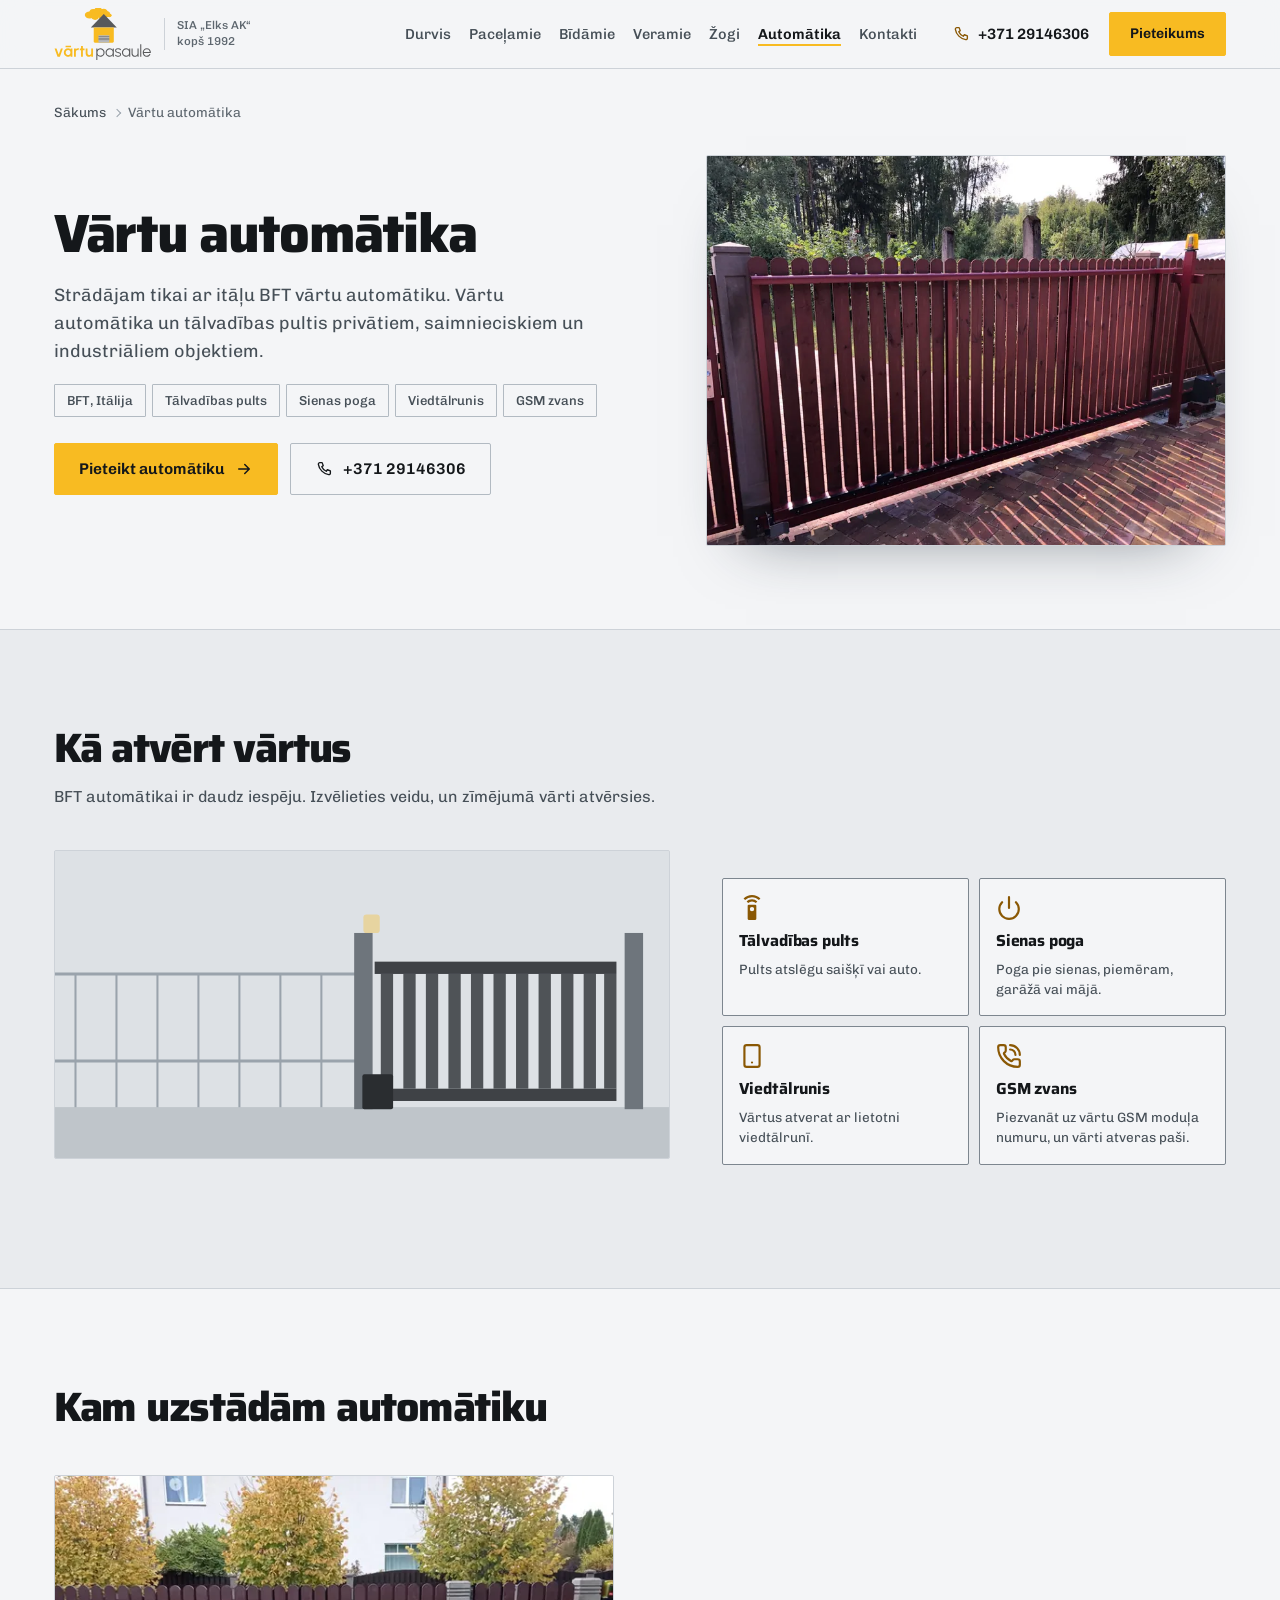
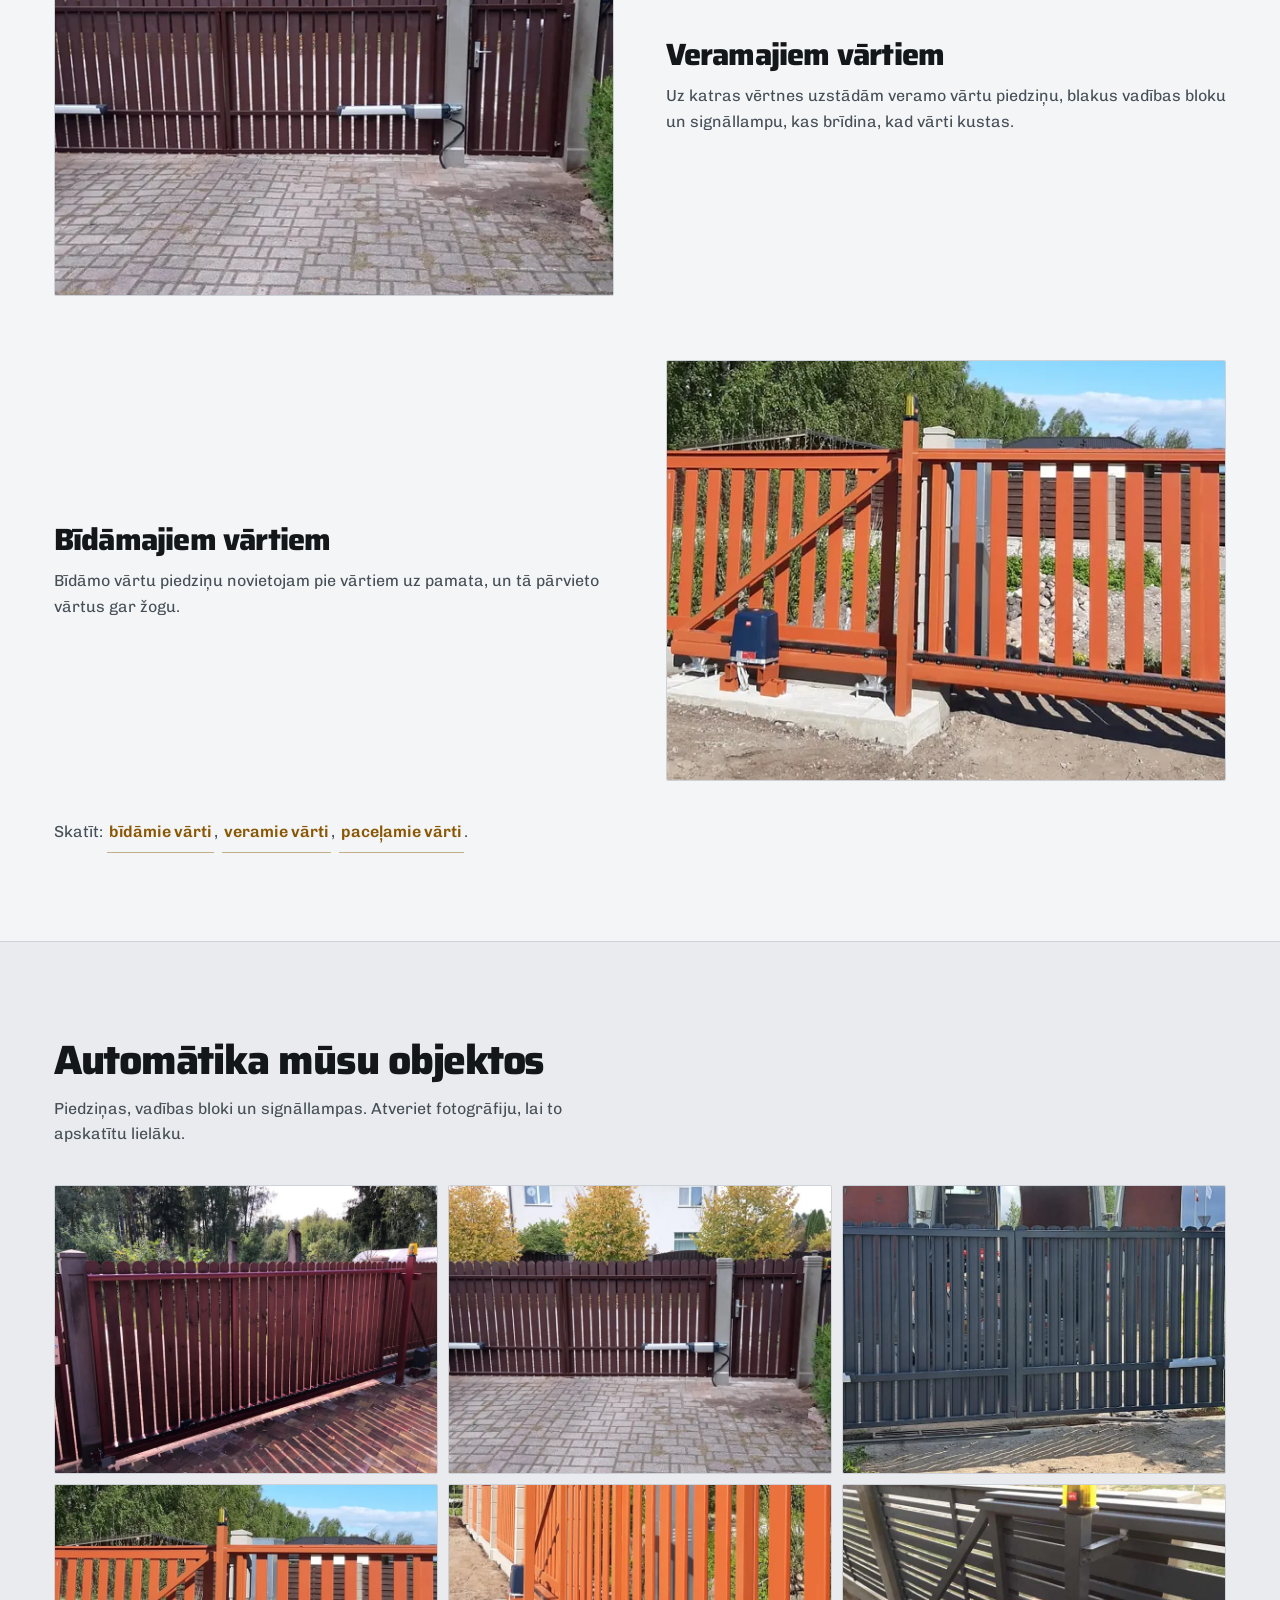
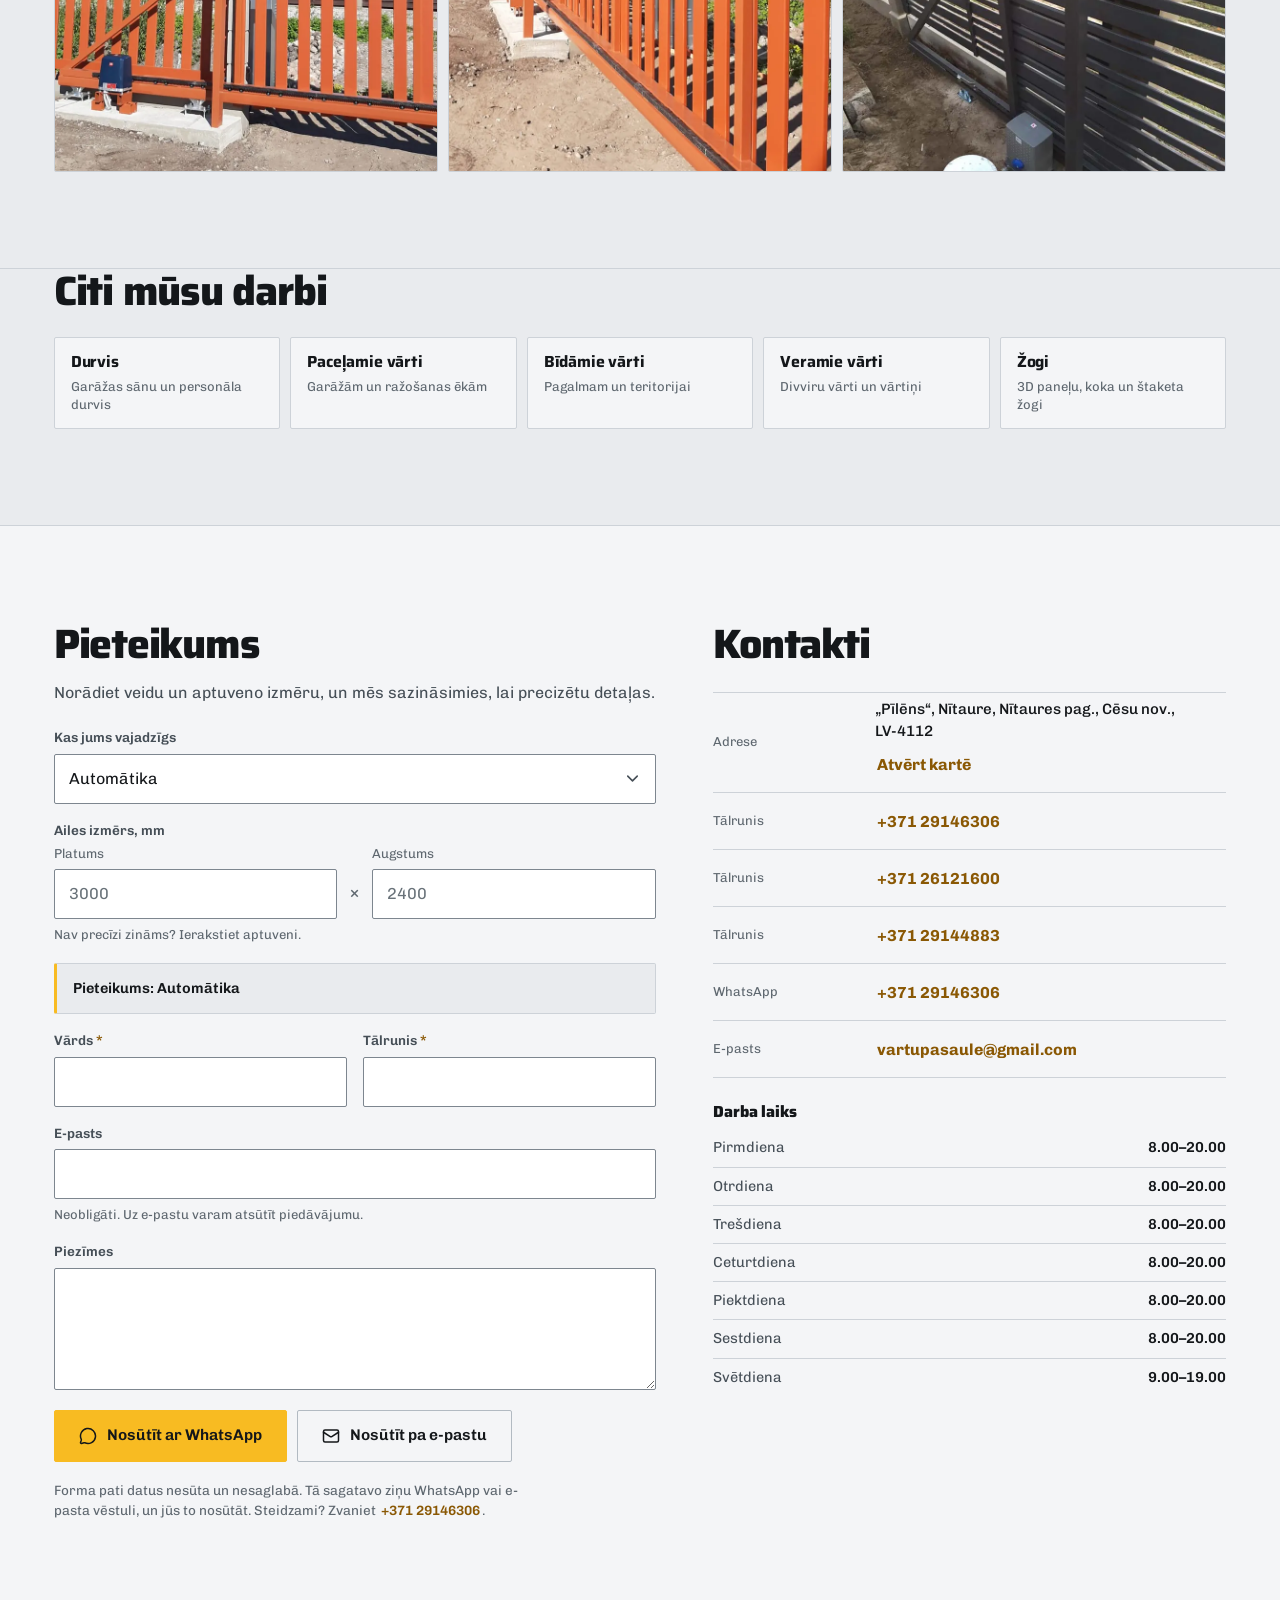
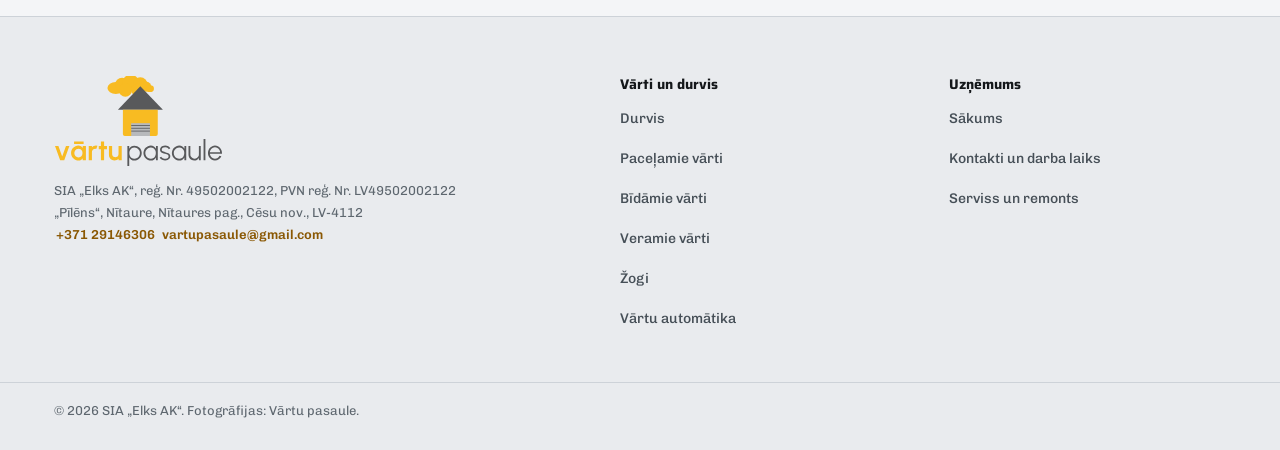
==== automatika/index.html @ 8829994d "Labojumi pec parbaudes: valoda, fakti, SEO, pieejamiba, forma, attelu izmeri - WhatsApp poga vairs n" ====
<!DOCTYPE html>
<html lang="lv">
<head>
<meta charset="utf-8">
<meta name="viewport" content="width=device-width, initial-scale=1">
<meta name="robots" content="noindex,nofollow">
<title>BFT vārtu automātika: pults, poga, zvans | Vārtu pasaule</title>
<meta name="description" content="Itāļu BFT automātika bīdāmajiem un veramajiem vārtiem: tālvadības pults, sienas poga, viedtālrunis vai GSM zvans. Cēsu novads, visa Vidzeme.">
<link rel="canonical" href="https://vasilyanaptyp-oss.github.io/vartu-pasaule-concept/automatika/">
<meta property="og:url" content="https://vasilyanaptyp-oss.github.io/vartu-pasaule-concept/automatika/">
<meta name="theme-color" content="#F4F5F7">
<meta property="og:type" content="website">
<meta property="og:locale" content="lv_LV">
<meta property="og:site_name" content="Vārtu pasaule">
<meta property="og:title" content="BFT vārtu automātika: pults, poga, zvans | Vārtu pasaule">
<meta property="og:description" content="Itāļu BFT automātika bīdāmajiem un veramajiem vārtiem: tālvadības pults, sienas poga, viedtālrunis vai GSM zvans. Cēsu novads, visa Vidzeme.">
<meta property="og:image" content="https://vasilyanaptyp-oss.github.io/vartu-pasaule-concept/assets/img/og/bidamie-varti-piedzina-og.jpg">
<meta property="og:image:width" content="1200">
<meta property="og:image:height" content="630">
<meta property="og:image:alt" content="Bordo bīdāmie vārti no štaketa ar noapaļotu augšu, piedziņu un signāllampu">
<meta name="twitter:card" content="summary_large_image">
<link rel="icon" href="../assets/favicon.svg" type="image/svg+xml">
<link rel="apple-touch-icon" href="../assets/apple-touch-icon.png">
<link rel="preload" href="../assets/fonts/saira-600-800-latin.woff2" as="font" type="font/woff2" crossorigin>
<link rel="preload" href="../assets/fonts/chivo-400-700-latin.woff2" as="font" type="font/woff2" crossorigin>
<link rel="preload" href="../assets/fonts/saira-600-800-latin-ext.woff2" as="font" type="font/woff2" crossorigin>
<link rel="preload" href="../assets/fonts/chivo-400-700-latin-ext.woff2" as="font" type="font/woff2" crossorigin>
<link rel="preload" as="image" imagesrcset="../assets/img/foto/bidamie-varti-piedzina-800.webp 800w, ../assets/img/foto/bidamie-varti-piedzina-1200.webp 1200w, ../assets/img/foto/bidamie-varti-piedzina-1600.webp 1600w" imagesizes="(max-width: 900px) 100vw, 520px" fetchpriority="high">
<link rel="stylesheet" href="../assets/css/style.css">
<script>document.documentElement.className+=" js"</script>
</head>
<body>
<a class="skip" href="#saturs">Pāriet uz saturu</a>
<header class="hdr">
  <div class="hdr__in">
    <a class="brand" href="../">
      <img class="brand__logo" src="../assets/logo.svg" width="102" height="54" alt="Vārtu pasaule, uz sākumlapu">
      <span class="brand__sub">SIA „Elks AK“<br>kopš 1992</span>
    </a>
    <nav class="nav" aria-label="Galvenā navigācija">
      <a href="../durvis/">Durvis</a><a href="../pacelamie-varti/">Paceļamie</a><a href="../bidamie-varti/">Bīdāmie</a><a href="../veramie-varti/">Veramie</a><a href="../zogi/">Žogi</a><a href="../automatika/" aria-current="page">Automātika</a><a href="../kontakti/">Kontakti</a>
    </nav>
    <div class="hdr__act">
      <a class="tel" href="tel:+37129146306" aria-label="Zvanīt +371 29146306"><svg viewBox="0 0 24 24" fill="none" stroke="currentColor" stroke-width="1.8" stroke-linecap="round" stroke-linejoin="round" aria-hidden="true" focusable="false"><path d="M6.5 3.5h3l1.5 4-2 1.5a12 12 0 0 0 6 6l1.5-2 4 1.5v3a2 2 0 0 1-2.2 2A16.5 16.5 0 0 1 4.5 5.7 2 2 0 0 1 6.5 3.5Z"/></svg><span class="tel__n">+371 29146306</span></a>
      <a class="btn btn--hi hdr__cta" href="#pieteikums">Pieteikums</a>
      <button class="burger" type="button" id="burger" aria-expanded="false" aria-controls="mnav" aria-label="Atvērt izvēlni"><span></span><span></span></button>
    </div>
  </div>
</header>
<div class="mnav" id="mnav" hidden>
  <nav class="mnav__in" aria-label="Izvēlne">
    <a href="../"><b>Sākums</b><i>Vārtu pasaule</i></a>
    <a href="../durvis/"><b>Durvis</b><i>Garāžas sānu un personāla durvis</i></a><a href="../pacelamie-varti/"><b>Paceļamie vārti</b><i>Garāžām un ražošanas ēkām</i></a><a href="../bidamie-varti/"><b>Bīdāmie vārti</b><i>Pagalmam un teritorijai</i></a><a href="../veramie-varti/"><b>Veramie vārti</b><i>Divviru vārti un vārtiņi</i></a><a href="../zogi/"><b>Žogi</b><i>3D paneļu, koka un štaketa žogi</i></a><a href="../automatika/" aria-current="page"><b>Vārtu automātika</b><i>BFT: pults, poga, viedtālrunis, zvans</i></a><a href="../kontakti/"><b>Kontakti</b><i>Nītaure, Cēsu novads</i></a>
    <a class="mnav__tel" href="tel:+37129146306">+371 29146306</a>
  </nav>
</div>
<main id="saturs">
<nav class="crumbs wrap" aria-label="Navigācijas ceļš">
  <ol><li><a href="../">Sākums</a></li><li><span aria-current="page">Vārtu automātika</span></li></ol>
</nav>
<section class="hero hero--page" aria-labelledby="h1">
  <div class="wrap hero__in">
    <div class="hero__txt">
      <h1 class="hero__h" id="h1">Vārtu automātika</h1>
      <p class="hero__p">Strādājam tikai ar itāļu BFT vārtu automātiku. Vārtu automātika un tālvadības pultis privātiem, saimnieciskiem un industriāliem objektiem.</p>
      <ul class="hero__keys" aria-label="Īsumā"><li>BFT, Itālija</li><li>Tālvadības pults</li><li>Sienas poga</li><li>Viedtālrunis</li><li>GSM zvans</li></ul>
      <div class="hero__cta">
        <a class="btn btn--hi btn--lg" href="#pieteikums" data-veids="automatika">Pieteikt automātiku<svg viewBox="0 0 24 24" fill="none" stroke="currentColor" stroke-width="2" stroke-linecap="round" stroke-linejoin="round" aria-hidden="true" focusable="false"><path d="M5 12h13M13 6l6 6-6 6"/></svg></a>
        <a class="btn btn--lg btn--tel" href="tel:+37129146306"><svg viewBox="0 0 24 24" fill="none" stroke="currentColor" stroke-width="1.8" stroke-linecap="round" stroke-linejoin="round" aria-hidden="true" focusable="false"><path d="M6.5 3.5h3l1.5 4-2 1.5a12 12 0 0 0 6 6l1.5-2 4 1.5v3a2 2 0 0 1-2.2 2A16.5 16.5 0 0 1 4.5 5.7 2 2 0 0 1 6.5 3.5Z"/></svg>+371 29146306</a>
      </div>
    </div>
    <figure class="hero__fig">
      <img src="../assets/img/foto/bidamie-varti-piedzina-800.webp" srcset="../assets/img/foto/bidamie-varti-piedzina-800.webp 800w, ../assets/img/foto/bidamie-varti-piedzina-1200.webp 1200w, ../assets/img/foto/bidamie-varti-piedzina-1600.webp 1600w" sizes="(max-width: 900px) 100vw, 520px" width="800" height="600" alt="Bordo bīdāmie vārti no štaketa ar noapaļotu augšu, piedziņu un signāllampu" fetchpriority="high" decoding="async">
      <div class="gate gate--auto" aria-hidden="true"><span class="gate__lamp"></span><div class="gate__leaf"></div></div>
    </figure>
  </div>
</section>
<section class="sec sec--alt" aria-labelledby="w-h">
  <div class="wrap">
    <h2 class="s-h" id="w-h">Kā atvērt vārtus</h2>
    <p class="s-p">BFT automātikai ir daudz iespēju. Izvēlieties veidu, un zīmējumā vārti atvērsies.</p>
    <div class="ways" id="ways">
      <div>
        <div class="ways__stage"><svg class="ways__svg" viewBox="0 0 600 300" role="img" aria-label="Bīdāmo vārtu zīmējums ar piedziņu un signāllampu">
  <rect width="600" height="300" fill="#DDE1E5"/>
  <rect y="250" width="600" height="50" fill="#BFC5CA"/>
  <path d="M0 120h300" stroke="#9AA3AC" stroke-width="3"/><path d="M0 205h300" stroke="#9AA3AC" stroke-width="3"/>
  <g stroke="#9AA3AC" stroke-width="2"><path d="M20 120v130M60 120v130M100 120v130M140 120v130M180 120v130M220 120v130M260 120v130"/></g>
  <g class="ways__leaf">
    <rect x="312" y="108" width="236" height="12" fill="#3F4246"/>
    <rect x="312" y="232" width="236" height="12" fill="#3F4246"/>
    <g fill="#4F5357"><rect x="318" y="120" width="12" height="112"/><rect x="340" y="120" width="12" height="112"/><rect x="362" y="120" width="12" height="112"/><rect x="384" y="120" width="12" height="112"/><rect x="406" y="120" width="12" height="112"/><rect x="428" y="120" width="12" height="112"/><rect x="450" y="120" width="12" height="112"/><rect x="472" y="120" width="12" height="112"/><rect x="494" y="120" width="12" height="112"/><rect x="516" y="120" width="12" height="112"/><rect x="536" y="120" width="12" height="112"/></g>
  </g>
  <rect x="292" y="80" width="18" height="172" fill="#6E757C"/>
  <rect x="556" y="80" width="18" height="172" fill="#6E757C"/>
  <rect x="300" y="218" width="30" height="34" rx="2" fill="#2A2D30"/>
  <rect x="301" y="62" width="16" height="18" rx="3" fill="#F8BB22" class="ways__lamp"/>
  <circle class="ways__wave" cx="520" cy="54" r="26" fill="none" stroke="#8A5804" stroke-width="3"/>
</svg></div>
        <p class="ways__status" id="ways-status" aria-live="polite"></p>
      </div>
      <div class="ways__list"><button class="way" type="button" data-way="pults" data-status="Tālvadības pults: nospiežat pogu, un vārti atveras." aria-pressed="false"><svg viewBox="0 0 24 24" aria-hidden="true" focusable="false"><path fill="currentColor" d="M12 0C8.96 0 6.21 1.23 4.22 3.22l1.41 1.41A8.95 8.95 0 0 1 12 2c2.5 0 4.74 1 6.36 2.64l1.41-1.41C17.79 1.23 15.04 0 12 0M7.05 6.05l1.41 1.41a5.02 5.02 0 0 1 7.08 0l1.41-1.41A6.98 6.98 0 0 0 12 4c-1.93 0-3.68.78-4.95 2.05M12 15a2 2 0 0 1-2-2 2 2 0 0 1 2-2 2 2 0 0 1 2 2 2 2 0 0 1-2 2m3-6H9a1 1 0 0 0-1 1v12a1 1 0 0 0 1 1h6a1 1 0 0 0 1-1V10a1 1 0 0 0-1-1"/></svg><b>Tālvadības pults</b><span>Pults atslēgu saišķī vai auto.</span></button><button class="way" type="button" data-way="poga" data-status="Sienas poga: nospiežat pogu, un vārti atveras." aria-pressed="false"><svg viewBox="0 0 24 24" fill="none" stroke="currentColor" stroke-width="2" stroke-linecap="round" stroke-linejoin="round" aria-hidden="true" focusable="false"><path d="M12 2v10m6.4-5.4a9 9 0 1 1-12.77.04"/></svg><b>Sienas poga</b><span>Poga pie sienas, piemēram, garāžā vai mājā.</span></button><button class="way" type="button" data-way="lietotne" data-status="Viedtālrunis: nospiežat pogu lietotnē, un vārti atveras." aria-pressed="false"><svg viewBox="0 0 24 24" fill="none" stroke="currentColor" stroke-width="2" stroke-linecap="round" stroke-linejoin="round" aria-hidden="true" focusable="false"><rect width="14" height="20" x="5" y="2" rx="2" ry="2"/><path d="M12 18h.01"/></svg><b>Viedtālrunis</b><span>Vārtus atverat ar lietotni viedtālrunī.</span></button><button class="way" type="button" data-way="zvans" data-status="GSM zvans: piezvanāt uz vārtiem, un tie atveras paši." aria-pressed="false"><svg viewBox="0 0 24 24" fill="none" stroke="currentColor" stroke-width="2" stroke-linecap="round" stroke-linejoin="round" aria-hidden="true" focusable="false"><path d="M13 2a9 9 0 0 1 9 9m-9-5a5 5 0 0 1 5 5m-4.168 5.568a1 1 0 0 0 1.213-.303l.355-.465A2 2 0 0 1 17 15h3a2 2 0 0 1 2 2v3a2 2 0 0 1-2 2A18 18 0 0 1 2 4a2 2 0 0 1 2-2h3a2 2 0 0 1 2 2v3a2 2 0 0 1-.8 1.6l-.468.351a1 1 0 0 0-.292 1.233 14 14 0 0 0 6.392 6.384"/></svg><b>GSM zvans</b><span>Piezvanāt uz vārtu GSM moduļa numuru, un vārti atveras paši.</span></button></div>
    </div>
  </div>
</section>
<section class="sec" aria-labelledby="k-h">
  <div class="wrap">
    <h2 class="s-h" id="k-h">Kam uzstādām automātiku</h2>
    <div class="vars">
      <article class="var">
      <figure class="var__fig"><img src="../assets/img/foto/veramie-varti-motori-800.webp" srcset="../assets/img/foto/veramie-varti-motori-800.webp 800w, ../assets/img/foto/veramie-varti-motori-1200.webp 1200w, ../assets/img/foto/veramie-varti-motori-1599.webp 1599w" sizes="(max-width: 860px) 100vw, 50vw" width="800" height="450" alt="Tumši brūni divviru štaketa vārti ar piedziņām, signāllampu un atsevišķiem vārtiņiem" loading="lazy" decoding="async"></figure>
      <div class="var__txt"><h3 class="var__h">Veramajiem vārtiem</h3><p class="var__p">Uz katras vērtnes uzstādām veramo vārtu piedziņu, blakus vadības bloku un signāllampu, kas brīdina, kad vārti kustas.</p></div>
    </article>
      <article class="var">
      <figure class="var__fig"><img src="../assets/img/foto/bidamie-varti-oranzi-800.webp" srcset="../assets/img/foto/bidamie-varti-oranzi-800.webp 800w, ../assets/img/foto/bidamie-varti-oranzi-1200.webp 1200w" sizes="(max-width: 860px) 100vw, 50vw" width="800" height="469" alt="Oranži konsoles bīdāmie vārti ar piedziņu uz betona pamata, zobstieni un signāllampu" loading="lazy" decoding="async"></figure>
      <div class="var__txt"><h3 class="var__h">Bīdāmajiem vārtiem</h3><p class="var__p">Bīdāmo vārtu piedziņu novietojam pie vārtiem uz pamata, un tā pārvieto vārtus gar žogu.</p></div>
    </article>
    </div>
    <p class="s-p" style="margin-top:clamp(28px,3vw,44px)">Skatīt: <a class="lnk" href="../bidamie-varti/">bīdāmie vārti</a>, <a class="lnk" href="../veramie-varti/">veramie vārti</a>, <a class="lnk" href="../pacelamie-varti/">paceļamie vārti</a>.</p>
  </div>
</section>
<section class="sec sec--alt" aria-labelledby="gal-h">
  <div class="wrap">
    <h2 class="s-h" id="gal-h">Automātika mūsu objektos</h2>
    <p class="s-p">Piedziņas, vadības bloki un signāllampas. Atveriet fotogrāfiju, lai to apskatītu lielāku.</p>
    <ul class="gal__grid gal__grid--3" data-gal="automatika">
<li><a class="gal__a" href="../assets/img/foto/bidamie-varti-piedzina-1600.webp" data-cap="Bordo bīdāmie vārti no štaketa ar noapaļotu augšu, piedziņu un signāllampu"><img src="../assets/img/foto/bidamie-varti-piedzina-thumb.webp" width="800" height="600" alt="Bordo bīdāmie vārti no štaketa ar noapaļotu augšu, piedziņu un signāllampu" loading="lazy" decoding="async"></a></li>
<li><a class="gal__a" href="../assets/img/foto/veramie-varti-motori-1599.webp" data-cap="Tumši brūni divviru štaketa vārti ar piedziņām, signāllampu un atsevišķiem vārtiņiem"><img src="../assets/img/foto/veramie-varti-motori-thumb.webp" width="800" height="600" alt="Tumši brūni divviru štaketa vārti ar piedziņām, signāllampu un atsevišķiem vārtiņiem" loading="lazy" decoding="async"></a></li>
<li><a class="gal__a" href="../assets/img/foto/veramie-varti-vadibas-bloks-1504.webp" data-cap="Antracīta pelēki divviru štaketa vārti ar vārtiņiem, piedziņām, vadības bloku un signāllampu"><img src="../assets/img/foto/veramie-varti-vadibas-bloks-thumb.webp" width="800" height="600" alt="Antracīta pelēki divviru štaketa vārti ar vārtiņiem, piedziņām, vadības bloku un signāllampu" loading="lazy" decoding="async" style="object-position:38% 50%"></a></li>
<li><a class="gal__a" href="../assets/img/foto/bidamie-varti-oranzi-1200.webp" data-cap="Oranži konsoles bīdāmie vārti ar piedziņu uz betona pamata, zobstieni un signāllampu"><img src="../assets/img/foto/bidamie-varti-oranzi-thumb.webp" width="800" height="600" alt="Oranži konsoles bīdāmie vārti ar piedziņu uz betona pamata, zobstieni un signāllampu" loading="lazy" decoding="async"></a></li>
<li><a class="gal__a" href="../assets/img/foto/bidamie-varti-oranzi-2-816.webp" data-cap="Oranži bīdāmie vārti ar vertikālām līstēm, piedziņu, signāllampu un tāda paša stila žogu"><img src="../assets/img/foto/bidamie-varti-oranzi-2-thumb.webp" width="800" height="600" alt="Oranži bīdāmie vārti ar vertikālām līstēm, piedziņu, signāllampu un tāda paša stila žogu" loading="lazy" decoding="async"></a></li>
<li><a class="gal__a" href="../assets/img/foto/automatika-konsole-piedzina-800.webp" data-cap="Tuvplānā tumši pelēku bīdāmo vārtu konsole, piedziņa un signāllampa uz staba"><img src="../assets/img/foto/automatika-konsole-piedzina-thumb.webp" width="800" height="600" alt="Tuvplānā tumši pelēku bīdāmo vārtu konsole, piedziņa un signāllampa uz staba" loading="lazy" decoding="async"></a></li>
</ul>
  </div>
</section>
<section class="sec sec--alt" aria-labelledby="more-h">
  <div class="wrap">
    <h2 class="s-h" id="more-h">Citi mūsu darbi</h2>
    <nav class="more" aria-label="Citi veidi"><a href="../durvis/"><b>Durvis</b><span>Garāžas sānu un personāla durvis</span></a><a href="../pacelamie-varti/"><b>Paceļamie vārti</b><span>Garāžām un ražošanas ēkām</span></a><a href="../bidamie-varti/"><b>Bīdāmie vārti</b><span>Pagalmam un teritorijai</span></a><a href="../veramie-varti/"><b>Veramie vārti</b><span>Divviru vārti un vārtiņi</span></a><a href="../zogi/"><b>Žogi</b><span>3D paneļu, koka un štaketa žogi</span></a></nav>
  </div>
</section>
<section class="sec ask" id="pieteikums" aria-labelledby="ask-h">
  <div class="wrap ask__in">
    <div class="ask__form">
      <h2 class="s-h" id="ask-h">Pieteikums</h2>
      <p class="s-p">Norādiet veidu un aptuveno izmēru, un mēs sazināsimies, lai precizētu detaļas.</p>
      <p class="sr-only" id="frm-status" aria-live="polite" aria-atomic="true"></p>
      <form class="frm" id="frm" novalidate>
        <input type="hidden" id="f-izvele" name="izvele" value="">
        <div class="fld">
          <label for="f-veids">Kas jums vajadzīgs</label>
          <select id="f-veids" name="veids"><option value="" data-slug="">Izvēlieties veidu</option><option data-slug="durvis">Durvis</option><option data-slug="pacelamie-varti">Paceļamie vārti</option><option data-slug="industrialie-varti">Industriālie vārti</option><option data-slug="bidamie-varti">Bīdāmie vārti</option><option data-slug="veramie-varti">Veramie vārti</option><option data-slug="zogi">Žogi</option><option data-slug="automatika" selected>Automātika</option><option data-slug="serviss">Serviss, apkope vai remonts</option><option data-slug="nezinu">Vēl nezinu</option></select>
        </div>
        <fieldset class="fld">
          <legend id="l-size">Ailes izmērs, mm</legend>
          <div class="size">
            <div class="size__f"><label for="f-w" id="l-w">Platums</label><input id="f-w" name="platums" type="text" inputmode="decimal" autocomplete="off" placeholder="3000"></div>
            <span class="size__x" aria-hidden="true">&times;</span>
            <div class="size__f"><label for="f-h" id="l-h">Augstums</label><input id="f-h" name="augstums" type="text" inputmode="decimal" autocomplete="off" placeholder="2400"></div>
          </div>
          <p class="hint">Nav precīzi zināms? Ierakstiet aptuveni.</p>
        </fieldset>
        <p class="summary" id="summary">Pieteikums: veids nav izvēlēts</p>
        <div class="frm__row">
          <div class="fld">
            <label for="f-name">Vārds <span aria-hidden="true">*</span></label>
            <input id="f-name" name="vards" type="text" autocomplete="name" required aria-describedby="e-name">
            <p class="err" id="e-name" hidden>Ierakstiet savu vārdu.</p>
          </div>
          <div class="fld">
            <label for="f-tel">Tālrunis <span aria-hidden="true">*</span></label>
            <input id="f-tel" name="talrunis" type="tel" inputmode="tel" autocomplete="tel" required aria-describedby="e-tel">
            <p class="err" id="e-tel" hidden>Ierakstiet tālruņa numuru, uz kuru varam atzvanīt (vismaz 8 cipari).</p>
          </div>
        </div>
        <div class="fld">
          <label for="f-mail">E-pasts</label>
          <input id="f-mail" name="epasts" type="email" inputmode="email" autocomplete="email" spellcheck="false" aria-describedby="h-mail e-mail">
          <p class="hint" id="h-mail">Neobligāti. Uz e-pastu varam atsūtīt piedāvājumu.</p>
          <p class="err" id="e-mail" hidden>E-pasta adresē ir kļūda. Pārbaudiet to.</p>
        </div>
        <div class="fld">
          <label for="f-msg">Piezīmes</label>
          <textarea id="f-msg" name="piezimes" rows="4" autocomplete="off"></textarea>
        </div>
        <div class="frm__end">
          <button class="btn btn--hi btn--lg" type="submit" name="via" value="wa"><svg viewBox="0 0 24 24" fill="none" stroke="currentColor" stroke-width="2" stroke-linecap="round" stroke-linejoin="round" aria-hidden="true" focusable="false"><path d="M2.992 16.342a2 2 0 0 1 .094 1.167l-1.065 3.29a1 1 0 0 0 1.236 1.168l3.413-.998a2 2 0 0 1 1.099.092 10 10 0 1 0-4.777-4.719"/></svg>Nosūtīt ar WhatsApp</button>
          <button class="btn btn--lg" type="submit" name="via" value="mail"><svg viewBox="0 0 24 24" fill="none" stroke="currentColor" stroke-width="2" stroke-linecap="round" stroke-linejoin="round" aria-hidden="true" focusable="false"><path d="m22 7-8.991 5.727a2 2 0 0 1-2.009 0L2 7"/><rect width="20" height="16" x="2" y="4" rx="2"/></svg>Nosūtīt pa e-pastu</button>
        </div>
        <p class="frm__note">Forma pati datus nesūta un nesaglabā. Tā sagatavo ziņu WhatsApp vai e-pasta vēstuli, un jūs to nosūtāt. Steidzami? Zvaniet <a class="lnk" href="tel:+37129146306">+371 29146306</a>.</p>
      </form>
      <div class="done" id="done" hidden role="status">
        <p class="done__t" id="done-t">Ziņa sagatavota.</p>
        <p class="done__p" id="done-p"></p>
        <p class="done__links">
          <a class="lnk" href="tel:+37129146306">+371 29146306</a>
          <a class="lnk" href="mailto:vartupasaule@gmail.com">vartupasaule@gmail.com</a>
        </p>
        <button class="btn btn--sm" type="button" id="again">Labot pieteikumu</button>
      </div>
    </div>
    <aside class="ask__c" id="kontakti" aria-labelledby="c-h">
      <h2 class="s-h" id="c-h">Kontakti</h2>
      <dl class="cts">
        <div><dt>Adrese</dt><dd>„Pīlēns“, Nītaure, Nītaures pag., Cēsu nov., <span class="nw">LV-4112</span><br><a class="lnk" href="https://www.google.com/maps/search/?api=1&query=57.06975%2C25.19161" rel="noopener" target="_blank">Atvērt kartē<span class="sr-only"> (atveras jaunā cilnē)</span></a></dd></div>
        <div><dt>Tālrunis</dt><dd><a class="lnk" href="tel:+37129146306">+371 29146306</a></dd></div><div><dt>Tālrunis</dt><dd><a class="lnk" href="tel:+37126121600">+371 26121600</a></dd></div><div><dt>Tālrunis</dt><dd><a class="lnk" href="tel:+37129144883">+371 29144883</a></dd></div>
        <div><dt>WhatsApp</dt><dd><a class="lnk" href="https://wa.me/37129146306" rel="noopener" target="_blank"><span class="sr-only">WhatsApp </span>+371 29146306<span class="sr-only"> (atveras jaunā cilnē)</span></a></dd></div>
        <div><dt>E-pasts</dt><dd><a class="lnk" href="mailto:vartupasaule@gmail.com">vartupasaule@gmail.com</a></dd></div>
      </dl>
      <div class="hours">
        <h3 class="hours__h">Darba laiks</h3>
        <ul class="hours__l"><li><span>Pirmdiena</span><b>8.00–20.00</b></li><li><span>Otrdiena</span><b>8.00–20.00</b></li><li><span>Trešdiena</span><b>8.00–20.00</b></li><li><span>Ceturtdiena</span><b>8.00–20.00</b></li><li><span>Piektdiena</span><b>8.00–20.00</b></li><li><span>Sestdiena</span><b>8.00–20.00</b></li><li><span>Svētdiena</span><b>9.00–19.00</b></li></ul>
      </div>
    </aside>
  </div>
</section>
</main>
<footer class="ftr">
  <div class="wrap ftr__in">
    <div class="ftr__co">
      <p class="ftr__brand"><img src="../assets/logo.svg" width="170" height="90" alt="Vārtu pasaule"></p>
      <p class="ftr__req">SIA „Elks AK“, reģ. Nr.&nbsp;49502002122, PVN reģ. Nr.&nbsp;LV49502002122</p>
      <p class="ftr__req">„Pīlēns“, Nītaure, Nītaures pag., Cēsu nov., <span class="nw">LV-4112</span></p>
      <p class="ftr__req"><a class="lnk" href="tel:+37129146306">+371 29146306</a> <a class="lnk" href="mailto:vartupasaule@gmail.com">vartupasaule@gmail.com</a></p>
    </div>
    <div>
      <p class="ftr__h">Vārti un durvis</p>
      <nav class="ftr__nav" aria-label="Vārti un durvis"><a href="../durvis/">Durvis</a><a href="../pacelamie-varti/">Paceļamie vārti</a><a href="../bidamie-varti/">Bīdāmie vārti</a><a href="../veramie-varti/">Veramie vārti</a><a href="../zogi/">Žogi</a><a href="../automatika/">Vārtu automātika</a></nav>
    </div>
    <div>
      <p class="ftr__h">Uzņēmums</p>
      <nav class="ftr__nav" aria-label="Uzņēmums">
        <a href="../">Sākums</a>
        <a href="../kontakti/">Kontakti un darba laiks</a>
        <a href="../kontakti/?veids=serviss#pieteikums">Serviss un remonts</a>
      </nav>
    </div>
  </div>
  <div class="wrap ftr__b">
    <p>© 2026 SIA „Elks AK“. Fotogrāfijas: Vārtu pasaule.</p>
  </div>
</footer>
<dialog class="lb" id="lb" aria-label="Fotogrāfija">
  <div class="lb__bar">
    <p class="lb__n" aria-live="polite"></p>
    <button class="lb__btn" type="button" data-lb="fs" aria-label="Pilnekrāna režīms"><svg viewBox="0 0 24 24" fill="none" stroke="currentColor" stroke-width="2" stroke-linecap="round" stroke-linejoin="round" aria-hidden="true" focusable="false"><path d="M8 3H5a2 2 0 0 0-2 2v3m18 0V5a2 2 0 0 0-2-2h-3M3 16v3a2 2 0 0 0 2 2h3m8 0h3a2 2 0 0 0 2-2v-3"/></svg></button>
    <button class="lb__btn" type="button" data-lb="close" aria-label="Aizvērt" autofocus><svg viewBox="0 0 24 24" fill="none" stroke="currentColor" stroke-width="2" stroke-linecap="round" stroke-linejoin="round" aria-hidden="true" focusable="false"><path d="M18 6 6 18M6 6l12 12"/></svg></button>
  </div>
  <div class="lb__stage">
    <img class="lb__img" alt="">
    <button class="lb__btn lb__prev" type="button" data-lb="prev" aria-label="Iepriekšējā fotogrāfija"><svg viewBox="0 0 24 24" fill="none" stroke="currentColor" stroke-width="2" stroke-linecap="round" stroke-linejoin="round" aria-hidden="true" focusable="false"><path d="m15 18-6-6 6-6"/></svg></button>
    <button class="lb__btn lb__next" type="button" data-lb="next" aria-label="Nākamā fotogrāfija"><svg viewBox="0 0 24 24" fill="none" stroke="currentColor" stroke-width="2" stroke-linecap="round" stroke-linejoin="round" aria-hidden="true" focusable="false"><path d="m9 18 6-6-6-6"/></svg></button>
  </div>
  <p class="lb__cap"></p>
</dialog>
<script type="application/ld+json">
{
 "@context": "https://schema.org",
 "@graph": [
  {
   "@type": [
    "HomeAndConstructionBusiness",
    "LocalBusiness"
   ],
   "@id": "https://vasilyanaptyp-oss.github.io/vartu-pasaule-concept/#uznemums",
   "name": "Vārtu pasaule",
   "legalName": "SIA \"Elks AK\"",
   "url": "https://vasilyanaptyp-oss.github.io/vartu-pasaule-concept/",
   "logo": "https://vasilyanaptyp-oss.github.io/vartu-pasaule-concept/assets/logo.svg",
   "image": "https://vasilyanaptyp-oss.github.io/vartu-pasaule-concept/assets/img/foto/pacelamie-antracits-gludi-1600.webp",
   "description": "Durvju, paceļamo, bīdāmo un veramo vārtu un žogu izgatavošana un uzstādīšana, BFT vārtu automātikas uzstādīšana un serviss. Nītaure, Cēsu novads, visa Vidzeme.",
   "foundingDate": "1992-09-29",
   "vatID": "LV49502002122",
   "taxID": "49502002122",
   "telephone": "+37129146306",
   "email": "vartupasaule@gmail.com",
   "address": {
    "@type": "PostalAddress",
    "streetAddress": "\"Pīlēns\", Nītaures pagasts",
    "addressLocality": "Nītaure",
    "addressRegion": "Cēsu novads",
    "postalCode": "LV-4112",
    "addressCountry": "LV"
   },
   "openingHoursSpecification": [
    {
     "@type": "OpeningHoursSpecification",
     "dayOfWeek": [
      "Monday",
      "Tuesday",
      "Wednesday",
      "Thursday",
      "Friday",
      "Saturday"
     ],
     "opens": "08:00",
     "closes": "20:00"
    },
    {
     "@type": "OpeningHoursSpecification",
     "dayOfWeek": "Sunday",
     "opens": "09:00",
     "closes": "19:00"
    }
   ],
   "areaServed": [
    {
     "@type": "AdministrativeArea",
     "name": "Vidzeme"
    },
    {
     "@type": "AdministrativeArea",
     "name": "Cēsu novads"
    },
    {
     "@type": "City",
     "name": "Cēsis"
    },
    {
     "@type": "City",
     "name": "Valmiera"
    },
    {
     "@type": "City",
     "name": "Limbaži"
    },
    {
     "@type": "City",
     "name": "Ērgļi"
    },
    {
     "@type": "City",
     "name": "Madona"
    },
    {
     "@type": "City",
     "name": "Sigulda"
    },
    {
     "@type": "City",
     "name": "Rīga"
    },
    {
     "@type": "City",
     "name": "Ventspils"
    },
    {
     "@type": "City",
     "name": "Jelgava"
    },
    {
     "@type": "City",
     "name": "Jēkabpils"
    },
    {
     "@type": "City",
     "name": "Rēzekne"
    },
    {
     "@type": "City",
     "name": "Valka"
    },
    {
     "@type": "Country",
     "name": "Latvija"
    }
   ],
   "hasMap": "https://www.google.com/maps/search/?api=1&query=57.06975%2C25.19161",
   "contactPoint": [
    {
     "@type": "ContactPoint",
     "telephone": "+37129146306",
     "contactType": "customer service",
     "areaServed": "LV",
     "availableLanguage": "lv"
    },
    {
     "@type": "ContactPoint",
     "telephone": "+37126121600",
     "contactType": "customer service",
     "areaServed": "LV",
     "availableLanguage": "lv"
    },
    {
     "@type": "ContactPoint",
     "telephone": "+37129144883",
     "contactType": "customer service",
     "areaServed": "LV",
     "availableLanguage": "lv"
    }
   ],
   "sameAs": [
    "https://www.zl.lv/lv/uznemums/elks-ak-sia/",
    "https://www.1188.lv/katalogs/zogi-varti-6300/vartu-pasaule-sia-elks-ak-459099",
    "https://abc.lv/infolapa/elks-ak-sia",
    "https://cesis.pilseta24.lv/katalogs/info/elks-ak-sia"
   ]
  },
  {
   "@type": "Service",
   "@id": "https://vasilyanaptyp-oss.github.io/vartu-pasaule-concept/automatika/#pakalpojums",
   "name": "Vārtu automātika",
   "serviceType": "Vārtu automātika",
   "description": "Itāļu BFT automātika bīdāmajiem un veramajiem vārtiem: tālvadības pults, sienas poga, viedtālrunis vai GSM zvans. Cēsu novads, visa Vidzeme.",
   "provider": {
    "@id": "https://vasilyanaptyp-oss.github.io/vartu-pasaule-concept/#uznemums"
   },
   "image": "https://vasilyanaptyp-oss.github.io/vartu-pasaule-concept/assets/img/foto/bidamie-varti-piedzina-1600.webp",
   "url": "https://vasilyanaptyp-oss.github.io/vartu-pasaule-concept/automatika/"
  },
  {
   "@type": "BreadcrumbList",
   "itemListElement": [
    {
     "@type": "ListItem",
     "position": 1,
     "name": "Sākums",
     "item": "https://vasilyanaptyp-oss.github.io/vartu-pasaule-concept/"
    },
    {
     "@type": "ListItem",
     "position": 2,
     "name": "Vārtu automātika",
     "item": "https://vasilyanaptyp-oss.github.io/vartu-pasaule-concept/automatika/"
    }
   ]
  }
 ]
}
</script>
<script src="../assets/js/app.js" defer></script>
</body>
</html>
---- assets/css/style.css ----
/* ==========================================================================
   Vārtu pasaule - cold steel paper, the company's own marigold and graphite.
   One radius system. One moving thing per page: the gate in the hero opens
   the way that page's gate type opens.
   ========================================================================== */

@font-face{font-family:"Saira";font-style:normal;font-weight:600 800;font-display:swap;src:url(../fonts/saira-600-800-latin-ext.woff2) format("woff2");unicode-range:U+0100-02BA,U+02BD-02C5,U+02C7-02CC,U+02CE-02D7,U+02DD-02FF,U+0304,U+0308,U+0329,U+1D00-1DBF,U+1E00-1E9F,U+1EF2-1EFF,U+2020,U+20A0-20AB,U+20AD-20C0,U+2113,U+2C60-2C7F,U+A720-A7FF}
@font-face{font-family:"Saira";font-style:normal;font-weight:600 800;font-display:swap;src:url(../fonts/saira-600-800-latin.woff2) format("woff2");unicode-range:U+0000-00FF,U+0131,U+0152-0153,U+02BB-02BC,U+02C6,U+02DA,U+02DC,U+0304,U+0308,U+0329,U+2000-206F,U+20AC,U+2122,U+2191,U+2193,U+2212,U+2215,U+FEFF,U+FFFD}
@font-face{font-family:"Chivo";font-style:normal;font-weight:400 700;font-display:swap;src:url(../fonts/chivo-400-700-latin-ext.woff2) format("woff2");unicode-range:U+0100-02BA,U+02BD-02C5,U+02C7-02CC,U+02CE-02D7,U+02DD-02FF,U+0304,U+0308,U+0329,U+1D00-1DBF,U+1E00-1E9F,U+1EF2-1EFF,U+2020,U+20A0-20AB,U+20AD-20C0,U+2113,U+2C60-2C7F,U+A720-A7FF}
@font-face{font-family:"Chivo";font-style:normal;font-weight:400 700;font-display:swap;src:url(../fonts/chivo-400-700-latin.woff2) format("woff2");unicode-range:U+0000-00FF,U+0131,U+0152-0153,U+02BB-02BC,U+02C6,U+02DA,U+02DC,U+0304,U+0308,U+0329,U+2000-206F,U+20AC,U+2122,U+2191,U+2193,U+2212,U+2215,U+FEFF,U+FFFD}

/* metric-matched fallbacks keep the layout still while the fonts load */
@font-face{font-family:"Saira fb";src:local("Arial Bold"),local("Arial-BoldMT");font-weight:600 800;size-adjust:100.2%;ascent-override:113%;descent-override:44%;line-gap-override:0%}
@font-face{font-family:"Chivo fb";src:local("Arial"),local("ArialMT");font-weight:400 500;size-adjust:106.2%;ascent-override:88.5%;descent-override:23.5%;line-gap-override:0%}
@font-face{font-family:"Chivo fb";src:local("Arial Bold"),local("Arial-BoldMT");font-weight:600 700;size-adjust:105%;ascent-override:89.5%;descent-override:24%;line-gap-override:0%}

:root{
  --paper:#F4F5F7;
  --paper-2:#E9EBEE;
  --paper-3:#DFE2E6;
  --line:#CDD2D8;
  --line-2:#B2BAC2;
  --line-3:#9AA3AC;
  --ctl:#7D868F;       /* borders of form controls and choice chips, 3:1 on paper */

  --ink:#14171A;
  --ink-2:#464F57;
  --ink-3:#5E676F;

  /* brand: marigold #F8BB22 and graphite #58595B from the company mark */
  --y:#F8BB22;
  --y-2:#FFC845;
  --y-3:#E3A60F;
  --y-sf:rgba(248,187,34,.22);
  --bronze:#8A5804;   /* the marigold hue, dark enough to be text on paper */
  --graphite:#58595B;
  --steel:#4B4E52;
  --steel-2:#3C3F42;
  --bad:#A1211D;

  --r:2px;
  --r-in:1px;

  --f-d:"Saira","Saira fb","Segoe UI",Arial,sans-serif;
  --f-b:"Chivo","Chivo fb","Segoe UI",Arial,sans-serif;

  --gut:clamp(16px,4.2vw,56px);
  --sec:clamp(56px,7.5vw,120px);
  --hdr-h:68px;

  --e-out:cubic-bezier(.23,1,.32,1);
  --e-io:cubic-bezier(.77,0,.175,1);
}

*,*::before,*::after{box-sizing:border-box}

html{
  color-scheme:light;
  -webkit-text-size-adjust:100%;
  scroll-behavior:smooth;
  scroll-padding-top:calc(var(--hdr-h) + 16px);
  accent-color:var(--bronze);
}
body{
  margin:0;background:var(--paper);color:var(--ink);
  font-family:var(--f-b);font-size:16px;line-height:1.6;
  overflow-x:clip;
  -webkit-font-smoothing:antialiased;text-rendering:optimizeLegibility;
}
img,svg{display:block;max-width:100%}
img{height:auto}
a,button,input,textarea,select,summary,label{touch-action:manipulation;-webkit-tap-highlight-color:rgba(248,187,34,.3)}
a{color:inherit}
h1,h2,h3{margin:0;font-family:var(--f-d);font-weight:800;letter-spacing:-.02em;line-height:1.12;text-wrap:balance}
p{margin:0;text-wrap:pretty}
ul,ol,dl,dd,figure{margin:0;padding:0}
li{list-style:none}
fieldset{margin:0;padding:0;border:0;min-width:0}
legend{padding:0}
button{font:inherit;color:inherit}
::selection{background:var(--y);color:var(--ink)}
:focus-visible{outline:2px solid var(--bronze);outline-offset:3px;border-radius:var(--r-in)}

.wrap{
  width:100%;max-width:1320px;margin-inline:auto;
  padding-inline:max(var(--gut),env(safe-area-inset-left)) max(var(--gut),env(safe-area-inset-right));
}
.sr-only{position:absolute;width:1px;height:1px;padding:0;margin:-1px;overflow:hidden;clip:rect(0 0 0 0);white-space:nowrap;border:0}
.skip{
  position:absolute;left:8px;top:-100px;z-index:90;
  background:var(--y);color:var(--ink);padding:13px 20px;border-radius:var(--r);
  font-weight:700;text-decoration:none;transition:top .18s var(--e-out);
}
.skip:focus{top:8px}

.lnk{
  display:inline-flex;align-items:center;min-height:44px;padding-inline:2px;
  font-weight:600;font-variant-numeric:tabular-nums;color:var(--bronze);text-decoration:none;
  box-shadow:inset 0 -1px 0 rgba(138,88,4,0);transition:box-shadow .2s var(--e-out);
}
@media (hover:hover) and (pointer:fine){.lnk:hover{box-shadow:inset 0 -1px 0 var(--bronze)}}
.s-p .lnk,.var__p .lnk,.kind p .lnk{display:inline;min-height:0;padding:12px 2px;margin:-12px 0;box-shadow:inset 0 -1px 0 rgba(138,88,4,.45)}

/* ============================ BUTTONS =================================== */
.btn{
  --bg:transparent;--fg:var(--ink);--bd:var(--line-2);
  display:inline-flex;align-items:center;justify-content:center;gap:10px;
  min-height:44px;padding:11px 20px;background:var(--bg);color:var(--fg);
  border:1px solid var(--bd);border-radius:var(--r);
  font:600 14px/1.2 var(--f-b);text-decoration:none;cursor:pointer;white-space:nowrap;
  transition:background .2s var(--e-out),border-color .2s var(--e-out),color .2s var(--e-out),transform .16s var(--e-out);
}
.btn svg{width:18px;height:18px;flex:0 0 18px}
.btn--hi{--bg:var(--y);--fg:var(--ink);--bd:var(--y)}
.btn--dk{--bg:var(--ink);--fg:var(--paper);--bd:var(--ink)}
.btn--lg{min-height:52px;padding:14px 24px;font-size:15.5px}
.btn--sm{padding:10px 16px;font-size:13.5px}
.btn--tel{font-variant-numeric:tabular-nums}
@media (hover:hover) and (pointer:fine){
  .btn--hi:hover{--bg:var(--y-2);--bd:var(--y-2)}
  .btn--dk:hover{--bg:#262B30;--bd:#262B30}
  .btn:not(.btn--hi):not(.btn--dk):hover{--bd:var(--bronze);--fg:var(--bronze)}
}
.btn:active{transform:scale(.975)}
.btn--hi:active{--bg:var(--y-3);--bd:var(--y-3)}

/* ============================ HEADER ==================================== */
.hdr{
  position:sticky;top:0;z-index:60;
  background:rgba(244,245,247,.92);border-bottom:1px solid var(--line);
  backdrop-filter:blur(14px) saturate(120%);-webkit-backdrop-filter:blur(14px) saturate(120%);
}
.hdr__in{
  width:100%;max-width:1320px;margin-inline:auto;
  padding-inline:max(var(--gut),env(safe-area-inset-left)) max(var(--gut),env(safe-area-inset-right));
  min-height:var(--hdr-h);display:flex;align-items:center;gap:clamp(12px,2vw,32px);
}
.brand{display:flex;align-items:center;gap:12px;min-height:44px;text-decoration:none;flex:0 1 auto;min-width:0}
.brand__logo{height:52px;width:auto;flex:0 0 auto}
.brand__sub{font:500 11.5px/1.35 var(--f-b);color:var(--ink-3);white-space:nowrap;padding-left:12px;border-left:1px solid var(--line)}

.nav{display:flex;align-items:center;gap:clamp(10px,1.4vw,24px);margin-inline-start:auto}
.nav a{
  position:relative;display:inline-flex;align-items:center;min-height:44px;
  font:500 14.5px/1 var(--f-b);color:var(--ink-2);text-decoration:none;transition:color .2s var(--e-out);
}
.nav a::after{content:"";position:absolute;left:0;right:100%;bottom:10px;height:2px;background:var(--y);transition:right .34s var(--e-out)}
@media (hover:hover) and (pointer:fine){.nav a:hover{color:var(--ink)}.nav a:hover::after{right:0}}
.nav a[aria-current="page"]{color:var(--ink);font-weight:600}
.nav a[aria-current="page"]::after{right:0}

.hdr__act{display:flex;align-items:center;gap:10px;margin-inline-start:auto}
@media (min-width:1181px){.nav + .hdr__act{margin-inline-start:0}}
.tel{
  display:inline-flex;align-items:center;justify-content:center;gap:8px;
  min-height:44px;min-width:44px;padding:8px 10px;border-radius:var(--r);
  font:600 15px/1 var(--f-b);font-variant-numeric:tabular-nums;color:var(--ink);text-decoration:none;
  transition:color .2s var(--e-out),background .2s var(--e-out);
}
.tel svg{width:18px;height:18px;flex:0 0 18px;color:var(--bronze)}
@media (hover:hover) and (pointer:fine){.tel:hover{color:var(--bronze);background:var(--y-sf)}}

.burger{display:none;width:44px;height:44px;padding:0;background:none;border:1px solid var(--ctl);border-radius:var(--r);cursor:pointer;position:relative}
.burger span{position:absolute;left:11px;width:20px;height:1.8px;background:var(--ink);transition:transform .3s var(--e-io)}
.burger span:nth-child(1){top:17px}
.burger span:nth-child(2){top:24px}
.burger[aria-expanded="true"] span:nth-child(1){transform:translateY(3.5px) rotate(45deg)}
.burger[aria-expanded="true"] span:nth-child(2){transform:translateY(-3.5px) rotate(-45deg)}

.mnav{
  position:fixed;inset:var(--hdr-h) 0 0;z-index:59;background:rgba(244,245,247,.985);
  overflow-y:auto;overscroll-behavior:contain;padding-bottom:env(safe-area-inset-bottom);
}
.mnav[hidden]{display:none}
.mnav__in{display:flex;flex-direction:column;padding:8px var(--gut) 40px}
.mnav__in a{
  display:flex;flex-direction:column;justify-content:center;gap:2px;padding:14px 0;min-height:56px;
  border-bottom:1px solid var(--line);text-decoration:none;
}
.mnav__in b{font:800 19px/1.2 var(--f-d);letter-spacing:-.02em}
.mnav__in i{font:400 13px/1.4 var(--f-b);color:var(--ink-3);font-style:normal}
.mnav__in a[aria-current="page"] b{color:var(--bronze)}
.mnav__tel{font:700 22px/1.2 var(--f-b)!important;font-variant-numeric:tabular-nums;color:var(--bronze)!important;border-bottom:0!important;padding-top:24px!important}

@media (max-width:1180px){.nav{display:none}.burger{display:block}}
@media (max-width:760px){.brand__sub{display:none}.hdr__in{gap:10px}.hdr__act{gap:6px}}
@media (max-width:600px){
  .tel__n{display:none}
  .tel{padding:8px}
  .tel svg{width:21px;height:21px;flex-basis:21px}
  .hdr__cta{padding:11px 12px;font-size:13.5px}
}
@media (max-width:380px){.brand__logo{height:44px}.hdr__cta{padding:11px 10px;font-size:13px}}

/* ============================ BREADCRUMBS =============================== */
.crumbs{padding-top:clamp(14px,2vw,22px)}
.crumbs ol{display:flex;flex-wrap:wrap;align-items:center;gap:4px 8px;font-size:13.5px;color:var(--ink-3)}
.crumbs li{display:flex;align-items:center;gap:8px}
.crumbs li + li::before{content:"";width:6px;height:6px;border-top:1.5px solid var(--line-3);border-right:1.5px solid var(--line-3);transform:rotate(45deg)}
.crumbs a{display:inline-flex;align-items:center;min-height:44px;color:var(--ink-2);text-decoration:none}
@media (hover:hover) and (pointer:fine){.crumbs a:hover{color:var(--bronze)}}

/* ============================ HERO ====================================== */
.hero{padding:clamp(28px,5vw,76px) 0 clamp(48px,6.5vw,92px)}
.hero--page{padding-top:clamp(8px,1.6vw,20px)}
.hero__in{display:grid;grid-template-columns:minmax(0,1fr) minmax(300px,520px);gap:clamp(28px,5vw,76px);align-items:center}
.hero__h{margin:0 0 18px;font-size:clamp(32px,4.6vw,58px);line-height:1.08;letter-spacing:-.032em;max-width:18ch}
.hero--page .hero__h{font-size:clamp(32px,4.2vw,54px)}
.hero__h .ln{display:block}
.hero__p{max-width:52ch;margin-bottom:24px;font-size:clamp(15.5px,1.4vw,18.5px);line-height:1.55;color:var(--ink-2)}
.hero__keys{display:flex;flex-wrap:wrap;gap:6px;margin:-4px 0 26px}
.hero__keys li{font:500 13px/1 var(--f-b);color:var(--ink-2);padding:9px 12px;border:1px solid var(--line-2);border-radius:var(--r-in);background:var(--paper)}
.hero__cta{display:flex;flex-wrap:wrap;gap:12px}

.hero__fig{position:relative;border-radius:var(--r);overflow:hidden;border:1px solid var(--line);background:var(--paper-3);box-shadow:0 30px 60px -40px rgba(30,42,54,.55)}
.hero__fig img{width:100%;height:100%;object-fit:cover;aspect-ratio:4/3}
.hero__fig--tall img{aspect-ratio:4/5}

@media (max-width:900px){
  .hero__in{grid-template-columns:1fr;gap:clamp(22px,5vw,36px)}
  .hero__fig--tall img{aspect-ratio:auto;max-height:calc(100svh - var(--hdr-h) - 120px)}
}
@media (max-width:767px){
  .hero__cta .btn{flex:1 1 100%}
  .hero__fig{max-width:none}
}

/* ============================ THE GATE (hero overlay) ===================
   A drawing of that page's gate type sits over the photo and opens once.
   Only shown when JS is confirmed (html.js), so without JS or CSS
   animation the photo is simply visible. Reduced motion: never shown.
   ======================================================================== */
.gate{display:none}
.js .gate{
  display:block;position:absolute;inset:0;z-index:2;pointer-events:none;overflow:hidden;
  perspective:1400px;
}
.js .gate.is-done{display:none!important}
/* the drawing waits for app.js to say the photo is decoded (.is-go); if the script never runs, it hides itself */
.js .gate:not(.is-go) .gate__leaf,.js .gate:not(.is-go) i,.js .gate:not(.is-go) .gate__lamp{animation-play-state:paused}
.js .gate{animation:gSafe 0s linear 6s forwards}
@keyframes gSafe{to{visibility:hidden}}
.gate__leaf{position:absolute;inset:0;background:var(--steel)}
/* sectional panel: grooves every 6.25% of the height, a joint every 25% */
.gate--lift .gate__leaf{
  background:
    repeating-linear-gradient(180deg,transparent 0 calc(25% - 3px),rgba(0,0,0,.28) calc(25% - 3px) calc(25% - 1px),rgba(255,255,255,.09) calc(25% - 1px) 25%),
    repeating-linear-gradient(180deg,transparent 0 10px,rgba(0,0,0,.13) 10px 11px,rgba(255,255,255,.05) 11px 12px),
    linear-gradient(180deg,#55595D,#44474B);
  animation:gLift 1.25s var(--e-io) .35s forwards;
}
.gate--lift .gate__leaf::after{content:"";position:absolute;left:50%;bottom:7%;width:14%;height:2.2%;min-height:6px;transform:translateX(-50%);background:var(--y);border-radius:1px}
@keyframes gLift{to{transform:translate3d(0,-101%,0)}}

/* sliding gate: vertical slats on a frame, rolls off to the left */
.gate--slide .gate__leaf,.gate--auto .gate__leaf{
  background:
    linear-gradient(180deg,#3F4246 0 6%,transparent 6% 94%,#3F4246 94%),
    repeating-linear-gradient(90deg,#4F5357 0 5.2%,#2C2E31 5.2% 7.2%),
    #2C2E31;
  animation:gSlide 1.3s var(--e-io) .35s forwards;
}
@keyframes gSlide{to{transform:translate3d(-101%,0,0)}}
.gate--auto .gate__leaf{animation-delay:1.25s}
.gate__lamp{display:none}
.gate--auto .gate__lamp{
  display:block;position:absolute;right:6%;top:6%;z-index:3;width:18px;height:18px;border-radius:50%;
  background:var(--y);box-shadow:0 0 0 6px rgba(248,187,34,.25);
  animation:gBlink .3s steps(1) .2s 4,gFade .3s linear 2.3s forwards;
  opacity:.25;
}
@keyframes gBlink{0%{opacity:1}50%{opacity:.25}}
@keyframes gFade{to{opacity:0}}

/* swing gate: two leaves turn away on their outer hinges */
.gate--swing .gate__leaf{
  width:50.2%;
  background:
    linear-gradient(180deg,#3F4246 0 6%,transparent 6% 94%,#3F4246 94%),
    repeating-linear-gradient(90deg,#4F5357 0 9%,#2C2E31 9% 12%),
    #2C2E31;
  backface-visibility:hidden;
}
.gate--swing .gate__leaf:first-child{left:0;right:auto;transform-origin:0 50%;animation:gSwingL 1.35s var(--e-io) .35s forwards}
.gate--swing .gate__leaf:last-child{left:auto;right:0;transform-origin:100% 50%;animation:gSwingR 1.35s var(--e-io) .35s forwards}
@keyframes gSwingL{70%{opacity:1}to{transform:rotateY(-96deg);opacity:0}}
@keyframes gSwingR{70%{opacity:1}to{transform:rotateY(96deg);opacity:0}}

/* door: one panel leaf with a small window opens on its left hinge */
.gate--door{background:rgba(20,23,26,.0)}
.gate--door .gate__leaf{
  transform-origin:0 50%;
  background:
    linear-gradient(180deg,transparent 0 44%,var(--y) 44% 58%,transparent 58%) 78% 0/2.4% 100% no-repeat,
    linear-gradient(180deg,transparent 0 12%,#3A4650 12% 13%,#8FA3B0 13% 37%,#3A4650 37% 38%,transparent 38%) 50% 0/16% 100% no-repeat,
    linear-gradient(90deg,#9AA1A8 0 3.5%,transparent 3.5% 96.5%,#9AA1A8 96.5%),
    repeating-linear-gradient(180deg,transparent 0 12px,rgba(0,0,0,.14) 12px 13px,rgba(255,255,255,.05) 13px 14px),
    linear-gradient(90deg,#505458,#43464A);
  box-shadow:inset 0 6px 0 #9AA1A8;
  backface-visibility:hidden;
  animation:gDoor 1.35s var(--e-io) .35s forwards;
}
@keyframes gDoor{70%{opacity:1}to{transform:rotateY(-100deg);opacity:0}}

/* fence: pickets drop into the ground one after another */
.gate--fence{display:none}
.js .gate--fence{display:grid;grid-template-columns:repeat(12,1fr);gap:0 1.2%;padding:0 .6%}
.gate--fence i{
  display:block;background:linear-gradient(180deg,#505458,#3F4246);
  border-radius:40% 40% 0 0/6% 6% 0 0;
  animation:gPick .7s var(--e-io) forwards;animation-delay:calc(.3s + var(--i) * 55ms);
}
@keyframes gPick{to{transform:translate3d(0,102%,0)}}

@media (prefers-reduced-motion:reduce){.js .gate,.js .gate--fence{display:none}}

/* ============================ SECTION HEADS ============================= */
.sec{padding:var(--sec) 0}
.sec--alt{background:var(--paper-2);border-block:1px solid var(--line)}
.sec--alt + .sec--alt{border-top:0;padding-top:0}
.sec:not(.sec--alt) + .ask{border-top:1px solid var(--line)}
.s-h{font-size:clamp(26px,3.2vw,44px);letter-spacing:-.03em;margin-bottom:12px}
.s-p{color:var(--ink-2);max-width:64ch;font-size:clamp(15px,1.25vw,17px)}
.s-top{display:flex;flex-wrap:wrap;align-items:flex-end;justify-content:space-between;gap:12px 32px}

/* ============================ HOME: WHAT WE MAKE ======================== */
.types{margin-top:clamp(26px,3.2vw,44px);display:grid;grid-template-columns:repeat(3,1fr);gap:12px}
.type{
  position:relative;display:flex;flex-direction:column;background:var(--paper);
  border:1px solid var(--line);border-radius:var(--r);overflow:hidden;
  transition:border-color .3s var(--e-out),box-shadow .3s var(--e-out);
}
.type::before{content:"";position:absolute;top:0;left:0;right:100%;height:3px;z-index:2;background:var(--y);transition:right .45s var(--e-out)}
.type__img{overflow:hidden;background:var(--paper-3);border-bottom:1px solid var(--line)}
.type__img img{width:100%;aspect-ratio:4/3;object-fit:cover;transition:transform .7s var(--e-out)}
.type__b{display:flex;flex-direction:column;gap:10px;padding:clamp(16px,1.8vw,24px);flex:1}
.type__t{font-size:clamp(19px,1.9vw,24px);letter-spacing:-.024em}
.type__t a{text-decoration:none}
.type__t a::after{content:"";position:absolute;inset:0;z-index:3}
.type__d{font-size:14.5px;line-height:1.58;color:var(--ink-2);max-width:48ch}
.type__go{margin-top:auto;padding-top:4px;display:inline-flex;align-items:center;gap:8px;font:600 14px/1 var(--f-b);color:var(--bronze)}
.type__go svg{width:16px;height:16px;transition:transform .25s var(--e-out)}
.type--dark{background:var(--ink);border-color:var(--ink)}
.type--dark .type__t{color:var(--paper)}
.type--dark .type__d{color:#C3CAD1}
.type--dark .type__go{color:var(--y)}
@media (hover:hover) and (pointer:fine){
  .type:hover{border-color:var(--line-2);box-shadow:0 22px 44px -34px rgba(30,42,54,.6)}
  .type:hover::before{right:0}
  .type:hover .type__img img{transform:scale(1.04)}
  .type:hover .type__go svg{transform:translateX(4px)}
}
@media (max-width:980px){.types{grid-template-columns:repeat(2,1fr)}}
@media (max-width:620px){.types{grid-template-columns:1fr}}

/* ============================ FACTS ===================================== */
.fakti{padding:clamp(36px,4.6vw,68px) 0;background:var(--ink);color:var(--paper)}
.fakti__in{display:grid;grid-template-columns:repeat(4,1fr);gap:clamp(20px,3vw,44px)}
.fakts__n{display:flex;align-items:baseline;gap:7px;font:800 clamp(36px,5vw,62px)/1 var(--f-d);letter-spacing:-.04em;font-variant-numeric:tabular-nums}
.fakts__n i{font:600 clamp(14px,1.4vw,19px)/1 var(--f-b);color:var(--y);font-style:normal;letter-spacing:0}
.fakts__n .yr{color:var(--y)}
.fakts__l{margin-top:10px;font-size:13.5px;line-height:1.45;color:#A8B1B9;max-width:26ch}
@media (max-width:860px){.fakti__in{grid-template-columns:repeat(2,1fr)}}
@media (max-width:420px){.fakti__in{grid-template-columns:1fr;gap:22px}}

/* ============================ ABOUT ===================================== */
.about__in{display:grid;grid-template-columns:minmax(0,.9fr) minmax(0,1.1fr);gap:clamp(26px,4.5vw,72px);align-items:start}
.about__txt p + p{margin-top:14px}
.about__txt p{color:var(--ink-2);max-width:60ch}
@media (max-width:860px){.about__in{grid-template-columns:1fr}}

/* ============================ GEO ======================================= */
.geo__list{display:flex;flex-wrap:wrap;gap:8px;margin-top:10px;max-width:1000px}
.geo__cap{margin-top:24px;font:600 14px/1.3 var(--f-b);color:var(--ink-2)}
.geo__list li{font:600 15px/1 var(--f-b);color:var(--ink-2);padding:13px 16px;border:1px solid var(--line);border-radius:var(--r-in);background:var(--paper-2)}
.geo__list li.is-core{color:var(--ink);background:var(--paper);border-color:var(--line-2);box-shadow:inset 3px 0 0 var(--y)}

/* ============================ VARIANTS (section pages) ================== */
.vars{display:flex;flex-direction:column;gap:clamp(40px,5vw,72px);margin-top:clamp(28px,3.4vw,48px)}
.var{display:grid;grid-template-columns:minmax(0,1fr) minmax(0,1fr);gap:clamp(22px,4vw,64px);align-items:center}
.var:nth-child(even) .var__fig{order:2}
.var__fig{border-radius:var(--r);overflow:hidden;border:1px solid var(--line);background:var(--paper-3)}
.var__fig img{width:100%;aspect-ratio:4/3;object-fit:cover}
.var__h{font-size:clamp(22px,2.4vw,32px);letter-spacing:-.026em;margin-bottom:12px}
.var__p{color:var(--ink-2);max-width:56ch}
.var__p + .var__p{margin-top:10px}
.chips{display:flex;flex-wrap:wrap;gap:8px;margin-top:18px}
.chips li{font:500 13.5px/1 var(--f-b);color:var(--ink);padding:11px 14px;border:1px solid var(--line-2);border-radius:var(--r-in);background:var(--paper)}
.sec--alt .chips li{background:var(--paper)}
@media (max-width:860px){
  .var{grid-template-columns:1fr}
  .var:nth-child(even) .var__fig{order:0}
}

/* ============================ PAINT & PANEL CHOOSER ===================== */
.pick{margin-top:clamp(26px,3.2vw,44px);display:grid;grid-template-columns:minmax(0,1.15fr) minmax(0,.85fr);gap:clamp(22px,4vw,56px);align-items:start}
.pick__stage{position:sticky;top:calc(var(--hdr-h) + 20px);background:#DDE1E5;border:1px solid var(--line);border-radius:var(--r);padding:clamp(14px,2.4vw,28px)}
.pick__svg{width:100%;height:auto}
.pick__svg .pnl{transition:fill .35s var(--e-out)}
.pick__svg .g-wood,.pick__svg .g-grooves,.pick__svg .g-win,.pick__svg .g-door,.pick__svg .g-pano{display:none}
.pick__svg[data-wood="1"] .g-wood{display:inline}
.pick__svg[data-surf="rievots"] .g-grooves{display:inline}
.pick__svg[data-win="1"] .g-win{display:inline}
.pick__svg[data-kind="durvis"] .g-door{display:inline}
.pick__svg[data-kind="panorama"] .g-pano{display:inline}
.pick__svg[data-kind="panorama"] .g-grooves,.pick__svg[data-kind="panorama"] .g-win,.pick__svg[data-kind="panorama"] .g-handle{display:none}
.pick__svg[data-kind="durvis"] .g-handle{display:none}
.pick__cap{margin-top:12px;font:600 14px/1.45 var(--f-b);color:var(--ink);font-variant-numeric:tabular-nums}
.pick__ctl{display:flex;flex-direction:column;gap:22px}
.pick__ctl legend{font:700 15px/1.3 var(--f-d);letter-spacing:-.01em;margin-bottom:10px}
.opts{display:flex;flex-wrap:wrap;gap:8px}
.opt{position:relative}
.opt input{position:absolute;opacity:0;width:1px;height:1px}
.opt label{
  display:inline-flex;align-items:center;gap:10px;min-height:44px;padding:8px 14px 8px 10px;
  background:var(--paper);border:1px solid var(--ctl);border-radius:var(--r);
  font:500 14px/1.2 var(--f-b);cursor:pointer;transition:border-color .2s var(--e-out),background .2s var(--e-out),box-shadow .2s var(--e-out);
}
.opt--txt label{padding-left:14px}
.opt .sw{width:24px;height:24px;flex:0 0 24px;border-radius:var(--r-in);border:1px solid rgba(20,23,26,.2);background:var(--c)}
.opt input:checked + label{border-color:var(--ink);box-shadow:inset 0 0 0 1px var(--ink);background:#fff}
.opt input:focus-visible + label{outline:2px solid var(--bronze);outline-offset:3px}
.opt input:disabled + label{opacity:.45;cursor:not-allowed}
@media (hover:hover) and (pointer:fine){.opt label:hover{border-color:var(--ink-3)}}
.pick__note{font-size:13.5px;color:var(--ink-3);max-width:46ch}
@media (max-width:900px){
  .pick{grid-template-columns:1fr}
  .pick__stage{position:relative;top:0}
}

/* ============================ AUTOMATION: WAYS TO OPEN ================== */
.ways{margin-top:clamp(26px,3.2vw,44px);display:grid;grid-template-columns:minmax(0,1.1fr) minmax(0,.9fr);gap:clamp(22px,4vw,56px);align-items:center}
.ways__stage{position:relative;background:#DDE1E5;border:1px solid var(--line);border-radius:var(--r);overflow:hidden}
.ways__svg{width:100%;height:auto}
.ways__leaf{transition:transform 1.6s var(--e-io)}
.ways__stage.is-open .ways__leaf{transform:translateX(-300px)}
.ways__lamp{opacity:.35}
.ways__stage.is-open .ways__lamp{animation:wBlink .5s steps(1) 0s 6}
@keyframes wBlink{0%{opacity:1}50%{opacity:.35}}
.ways__wave{opacity:0;transform-box:fill-box;transform-origin:center}
.ways__stage.is-open .ways__wave{animation:wWave 1s var(--e-out) 2}
@keyframes wWave{0%{opacity:.9;transform:scale(.4)}100%{opacity:0;transform:scale(1.6)}}
.ways__list{display:grid;grid-template-columns:1fr 1fr;gap:10px}
.way{
  display:flex;flex-direction:column;align-items:flex-start;gap:10px;min-height:44px;width:100%;
  padding:16px;text-align:left;background:var(--paper);border:1px solid var(--ctl);border-radius:var(--r);cursor:pointer;
  transition:border-color .2s var(--e-out),box-shadow .2s var(--e-out);
}
.way svg{width:26px;height:26px;color:var(--bronze)}
.way b{font:700 16px/1.2 var(--f-d);letter-spacing:-.01em}
.way span{font-size:13.5px;line-height:1.45;color:var(--ink-2)}
.way[aria-pressed="true"]{border-color:var(--ink);box-shadow:inset 0 0 0 1px var(--ink)}
@media (hover:hover) and (pointer:fine){.way:hover{border-color:var(--ink-3)}}
.ways__status{margin-top:12px;min-height:1.5em;font:600 14px/1.45 var(--f-b)}
@media (max-width:900px){.ways{grid-template-columns:1fr}}
@media (max-width:420px){.ways__list{grid-template-columns:1fr}}
@media (prefers-reduced-motion:reduce){
  .ways__leaf{transition:none}
  .ways__stage.is-open .ways__lamp,.ways__stage.is-open .ways__wave{animation:none}
  .ways__stage.is-open .ways__lamp{opacity:1}
}

/* ============================ FENCE TYPES =============================== */
.kinds{margin-top:clamp(26px,3.2vw,44px);display:grid;grid-template-columns:repeat(3,1fr);gap:12px}
.kind{background:var(--paper);border:1px solid var(--line);border-radius:var(--r);padding:clamp(16px,1.8vw,24px);display:flex;flex-direction:column;gap:10px}
.kind svg{width:100%;height:auto;max-height:92px;color:var(--steel)}
.kind h3{font-size:clamp(18px,1.7vw,21px);letter-spacing:-.02em}
.kind p{font-size:14.5px;color:var(--ink-2)}
@media (max-width:900px){.kinds{grid-template-columns:repeat(2,1fr)}}
@media (max-width:560px){.kinds{grid-template-columns:1fr}}

/* ============================ GALLERY + LIGHTBOX ======================== */
.gal__grid{margin-top:clamp(24px,3vw,40px);display:grid;grid-template-columns:repeat(auto-fill,minmax(min(46%,240px),1fr));gap:10px}
@media (min-width:641px){.gal__grid--3{grid-template-columns:repeat(3,1fr)}}
.gal__grid li{border-radius:var(--r);overflow:hidden;background:var(--paper-3);border:1px solid var(--line)}
.gal__a{display:block;position:relative;cursor:zoom-in}
.gal__a img{width:100%;aspect-ratio:4/3;object-fit:cover;transition:transform .7s var(--e-out)}
.gal__grid--tall .gal__a img,.var--tall .var__fig img{aspect-ratio:3/4}
@media (hover:hover) and (pointer:fine){.gal__a:hover img{transform:scale(1.045)}}
.gal__more{display:flex;flex-wrap:wrap;gap:8px;margin-top:20px}

.lb{
  position:fixed;inset:0;width:100%;height:100%;max-width:none;max-height:none;margin:0;padding:0;border:0;
  background:rgba(12,14,16,.96);color:#F4F5F7;overflow:hidden;
}
.lb::backdrop{background:rgba(12,14,16,.8)}
.lb[open]{display:grid;grid-template-rows:auto minmax(0,1fr) auto}
.lb__bar{display:flex;align-items:center;gap:8px;padding:8px max(10px,env(safe-area-inset-right)) 8px max(14px,env(safe-area-inset-left))}
.lb__n{font:600 14px/1 var(--f-b);font-variant-numeric:tabular-nums;color:#C3CAD1;margin-inline-end:auto}
.lb__btn{
  display:inline-flex;align-items:center;justify-content:center;width:48px;height:48px;border-radius:var(--r);
  background:rgba(255,255,255,.08);border:1px solid rgba(255,255,255,.14);color:#F4F5F7;cursor:pointer;
  transition:background .2s var(--e-out);
}
.lb__btn svg{width:22px;height:22px}
@media (hover:hover) and (pointer:fine){.lb__btn:hover{background:rgba(255,255,255,.18)}}
.lb__stage{position:relative;display:flex;align-items:center;justify-content:center;min-height:0;padding:0 64px;touch-action:pan-y pinch-zoom}
.lb__img{max-width:100%;max-height:100%;width:auto;height:auto;object-fit:contain;user-select:none}
.lb__prev,.lb__next{position:absolute;top:50%;transform:translateY(-50%)}
.lb__prev{left:max(8px,env(safe-area-inset-left))}
.lb__next{right:max(8px,env(safe-area-inset-right))}
.lb__cap{padding:10px 16px max(14px,env(safe-area-inset-bottom));text-align:center;font-size:14px;color:#C3CAD1;max-width:80ch;margin-inline:auto}
@media (max-width:640px){
  .lb__stage{padding:0 0 64px}
  .lb__prev,.lb__next{top:auto;bottom:8px;transform:none}
  .lb__btn{background:rgba(12,14,16,.72);border-color:rgba(255,255,255,.3)}
}

/* ============================ OTHER TYPES =============================== */
.more{display:grid;grid-template-columns:repeat(auto-fit,minmax(180px,1fr));gap:10px;margin-top:22px}
.more a{
  display:flex;flex-direction:column;gap:6px;min-height:44px;padding:14px 16px;text-decoration:none;
  background:var(--paper);border:1px solid var(--line);border-radius:var(--r);
  transition:border-color .2s var(--e-out),box-shadow .2s var(--e-out);
}
.more b{font:700 16px/1.2 var(--f-d);letter-spacing:-.01em}
.more span{font-size:13px;line-height:1.4;color:var(--ink-3)}
@media (hover:hover) and (pointer:fine){.more a:hover{border-color:var(--y-3);box-shadow:inset 0 -3px 0 var(--y)}}
@media (max-width:420px){.more{grid-template-columns:1fr}}

/* ============================ FORM + CONTACTS =========================== */
.ask__in{display:grid;grid-template-columns:1.08fr .92fr;gap:clamp(28px,4.5vw,80px);align-items:start}
.frm{margin-top:24px;display:flex;flex-direction:column;gap:18px}
.frm[hidden]{display:none}
.frm__row{display:grid;grid-template-columns:1fr 1fr;gap:16px}
.fld{display:flex;flex-direction:column;gap:7px}
.fld > label,.fld legend{font:600 13.5px/1.3 var(--f-b);color:var(--ink-2)}
.fld legend{margin-bottom:7px}
.fld > label span,.fld legend span{color:var(--bronze)}
.fld input,.fld textarea,.fld select{
  width:100%;min-height:48px;padding:12px 14px;background:#FFF;color:var(--ink);
  border:1px solid var(--ctl);border-radius:var(--r);font:400 16px/1.5 var(--f-b);
  transition:border-color .2s var(--e-out),box-shadow .2s var(--e-out);
}
.fld select{
  appearance:none;padding-right:44px;cursor:pointer;
  background-image:url("data:image/svg+xml,%3Csvg xmlns='http://www.w3.org/2000/svg' viewBox='0 0 24 24' fill='none' stroke='%23464F57' stroke-width='2' stroke-linecap='round' stroke-linejoin='round'%3E%3Cpath d='M6 9l6 6 6-6'/%3E%3C/svg%3E");
  background-repeat:no-repeat;background-position:right 13px center;background-size:19px;
}
.fld textarea{resize:vertical;min-height:110px}
.fld input::placeholder{color:#697279}
.fld input:hover,.fld textarea:hover,.fld select:hover{border-color:var(--line-3)}
.fld input:focus,.fld textarea:focus,.fld select:focus{outline:none;border-color:var(--bronze);box-shadow:0 0 0 3px var(--y-sf)}
.fld input[aria-invalid="true"]{border-color:var(--bad)}
.fld input:focus-visible,.fld select:focus-visible,.fld textarea:focus-visible{outline:2px solid var(--bronze);outline-offset:2px}
.hint{font:400 13px/1.45 var(--f-b);color:var(--ink-3)}
.err{font:600 13px/1.4 var(--f-b);color:var(--bad)}
.err[hidden]{display:none}
.size{display:flex;align-items:flex-end;gap:12px}
.size__f{flex:1 1 0;display:flex;flex-direction:column;gap:6px;min-width:0}
.size__f label{font:400 13px/1.3 var(--f-b);color:var(--ink-3)}
.size__f input{font-variant-numeric:tabular-nums}
.size__x{padding-bottom:13px;color:var(--ink-3);font-size:18px}
.summary{
  padding:14px 16px;border-radius:var(--r);background:var(--paper-2);border:1px solid var(--line);border-left:3px solid var(--y);
  font:600 14.5px/1.45 var(--f-b);color:var(--ink);font-variant-numeric:tabular-nums;
}
.frm__end{display:flex;flex-wrap:wrap;gap:10px;margin-top:2px}
.frm__note{font-size:13.5px;line-height:1.5;color:var(--ink-3);max-width:60ch}
.frm__note .lnk,.ftr__req .lnk{display:inline;min-height:0;padding:12px 2px;margin:-12px 0}
.nw{white-space:nowrap}
.done{
  margin-top:24px;padding:clamp(20px,2.4vw,30px);border:1px solid var(--y-3);border-radius:var(--r);background:var(--y-sf);
  display:flex;flex-direction:column;gap:10px;align-items:flex-start;
}
.done[hidden]{display:none}
.done:focus{outline:none}
.done__t{font:800 19px/1.3 var(--f-d);letter-spacing:-.02em}
.done__p{font-size:15px;line-height:1.6;color:var(--ink-2);max-width:56ch}
.done__links{display:flex;gap:10px 20px;flex-wrap:wrap}

.cts{margin-top:24px;border-top:1px solid var(--line)}
.cts > div{display:grid;grid-template-columns:minmax(84px,.42fr) 1fr;gap:14px;padding:6px 0;border-bottom:1px solid var(--line);align-items:center;min-height:56px}
.cts dt{font:400 13px/1.4 var(--f-b);color:var(--ink-3)}
.cts dd{font:500 15px/1.45 var(--f-b);color:var(--ink)}
.cts dd .lnk{font-size:16px;font-weight:700}
.hours{margin-top:24px}
.hours__h{font:800 16px/1.2 var(--f-d);letter-spacing:-.01em;margin-bottom:8px}
.hours__l li{display:flex;justify-content:space-between;gap:14px;padding:7px 0;font-size:14.5px;color:var(--ink-2)}
.hours__l li + li{border-top:1px solid var(--line)}
.hours__l b{font-weight:600;color:var(--ink);font-variant-numeric:tabular-nums}
.req{margin-top:24px;font-size:13.5px;line-height:1.7;color:var(--ink-3)}
@media (max-width:900px){
  .ask__in{grid-template-columns:1fr}
  .frm__row{grid-template-columns:1fr}
  .frm__end .btn{flex:1 1 100%}
}

/* ============================ SLOGAN / 404 ============================== */
.slogan{padding:0 0 var(--sec)}
.slogan__t{
  font-family:var(--f-d);font-weight:800;font-size:clamp(22px,3vw,42px);line-height:1.18;letter-spacing:-.03em;
  max-width:22ch;padding-top:clamp(26px,3.2vw,44px);border-top:2px solid var(--y);
}
.nf{padding:clamp(60px,10vw,140px) 0}
.nf .hero__cta{margin-top:26px}

/* ============================ FOOTER ==================================== */
.ftr{padding:clamp(40px,4.6vw,64px) 0 28px;background:var(--paper-2);border-top:1px solid var(--line)}
.ftr__in{display:grid;grid-template-columns:minmax(0,1.3fr) repeat(2,minmax(0,.7fr));gap:clamp(24px,4vw,64px)}
.ftr__brand{margin-bottom:14px}
.ftr__brand img{width:170px;height:auto}
.ftr__req{font:400 13px/1.7 var(--f-b);color:var(--ink-3)}
.ftr__h{font:700 14px/1.2 var(--f-d);margin-bottom:6px}
.ftr__nav{display:flex;flex-direction:column}
.ftr__nav a{display:inline-flex;align-items:center;min-height:40px;font:500 14px/1.3 var(--f-b);color:var(--ink-2);text-decoration:none;transition:color .2s var(--e-out)}
@media (hover:hover) and (pointer:fine){.ftr__nav a:hover{color:var(--bronze)}}
.ftr__b{margin-top:clamp(26px,3.4vw,44px);padding-top:18px;border-top:1px solid var(--line);font-size:13px;color:var(--ink-3)}
@media (max-width:760px){.ftr__in{grid-template-columns:1fr 1fr}.ftr__co{grid-column:1/-1}}
@media (max-width:420px){.ftr__nav a{min-height:44px}}

@media (prefers-reduced-motion:reduce){
  html{scroll-behavior:auto}
  *,*::before,*::after{animation-duration:.001ms!important;animation-iteration-count:1!important;transition-duration:.001ms!important}
}
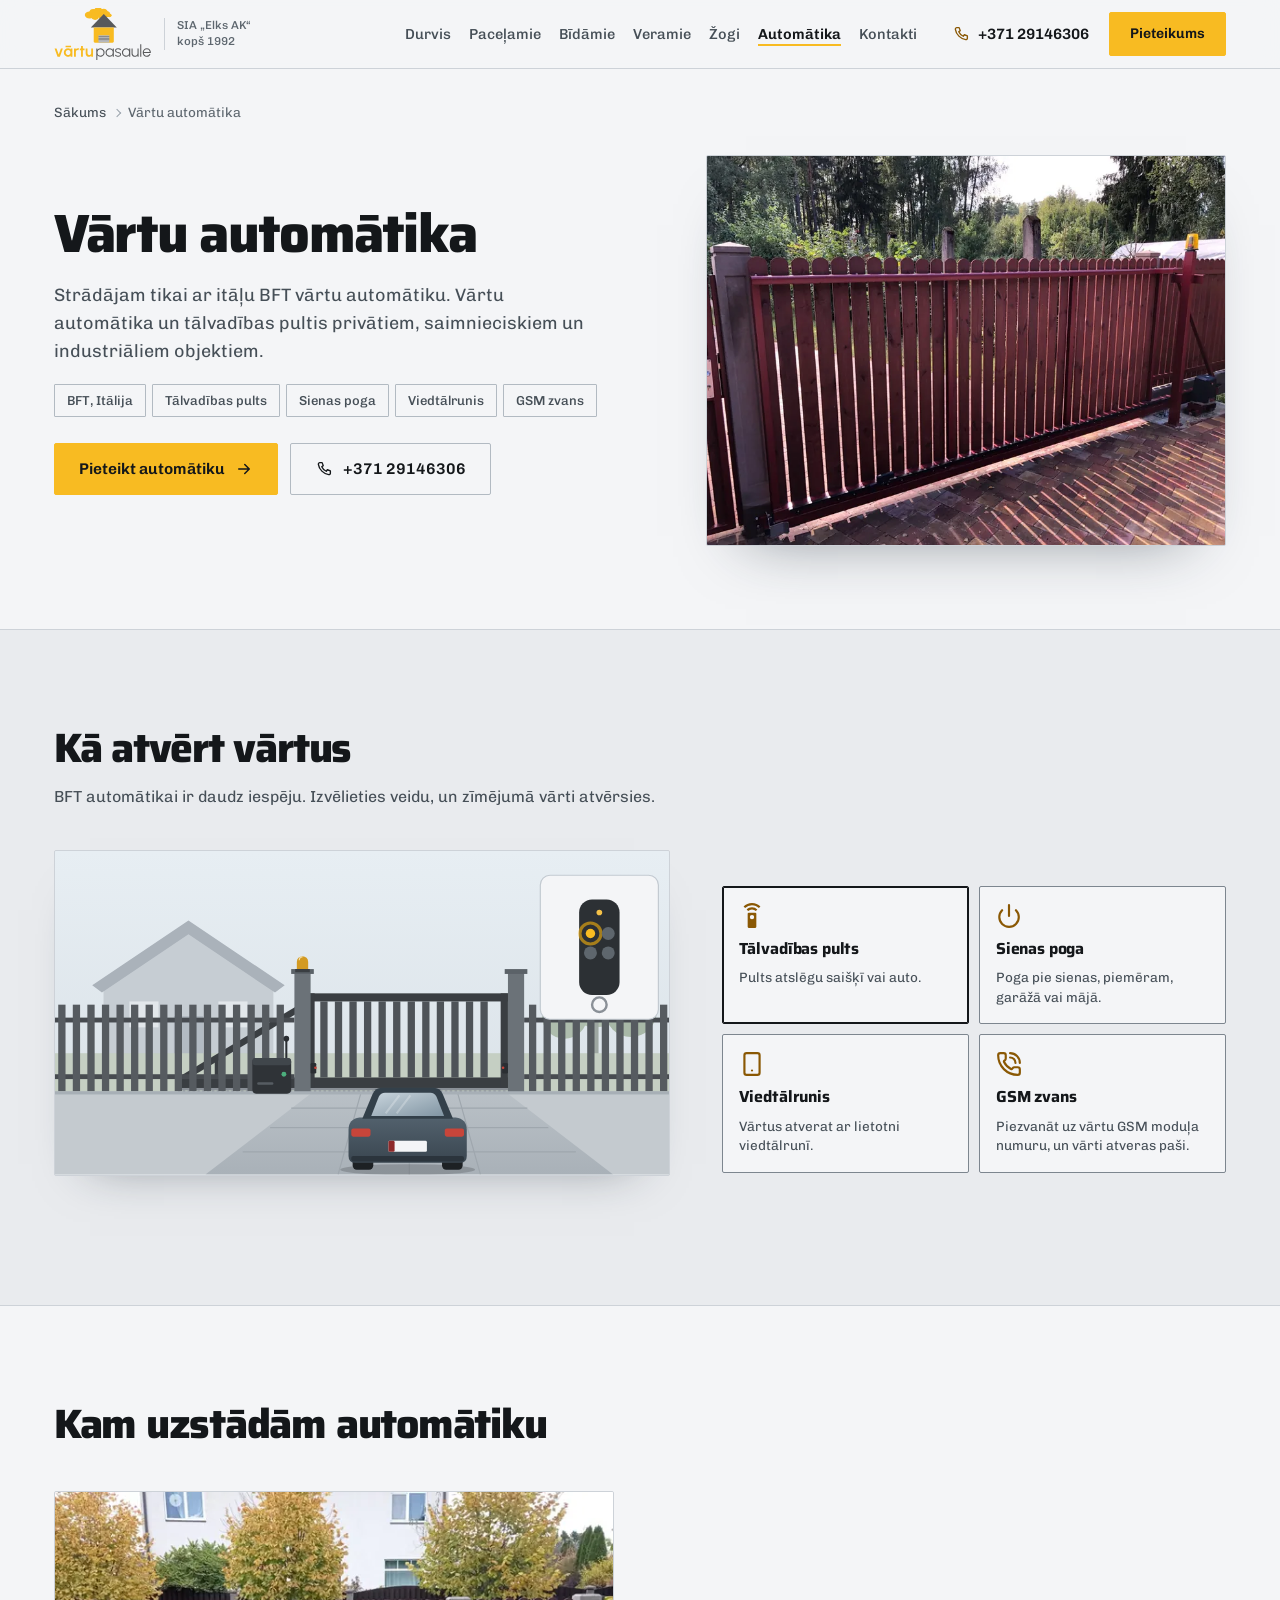
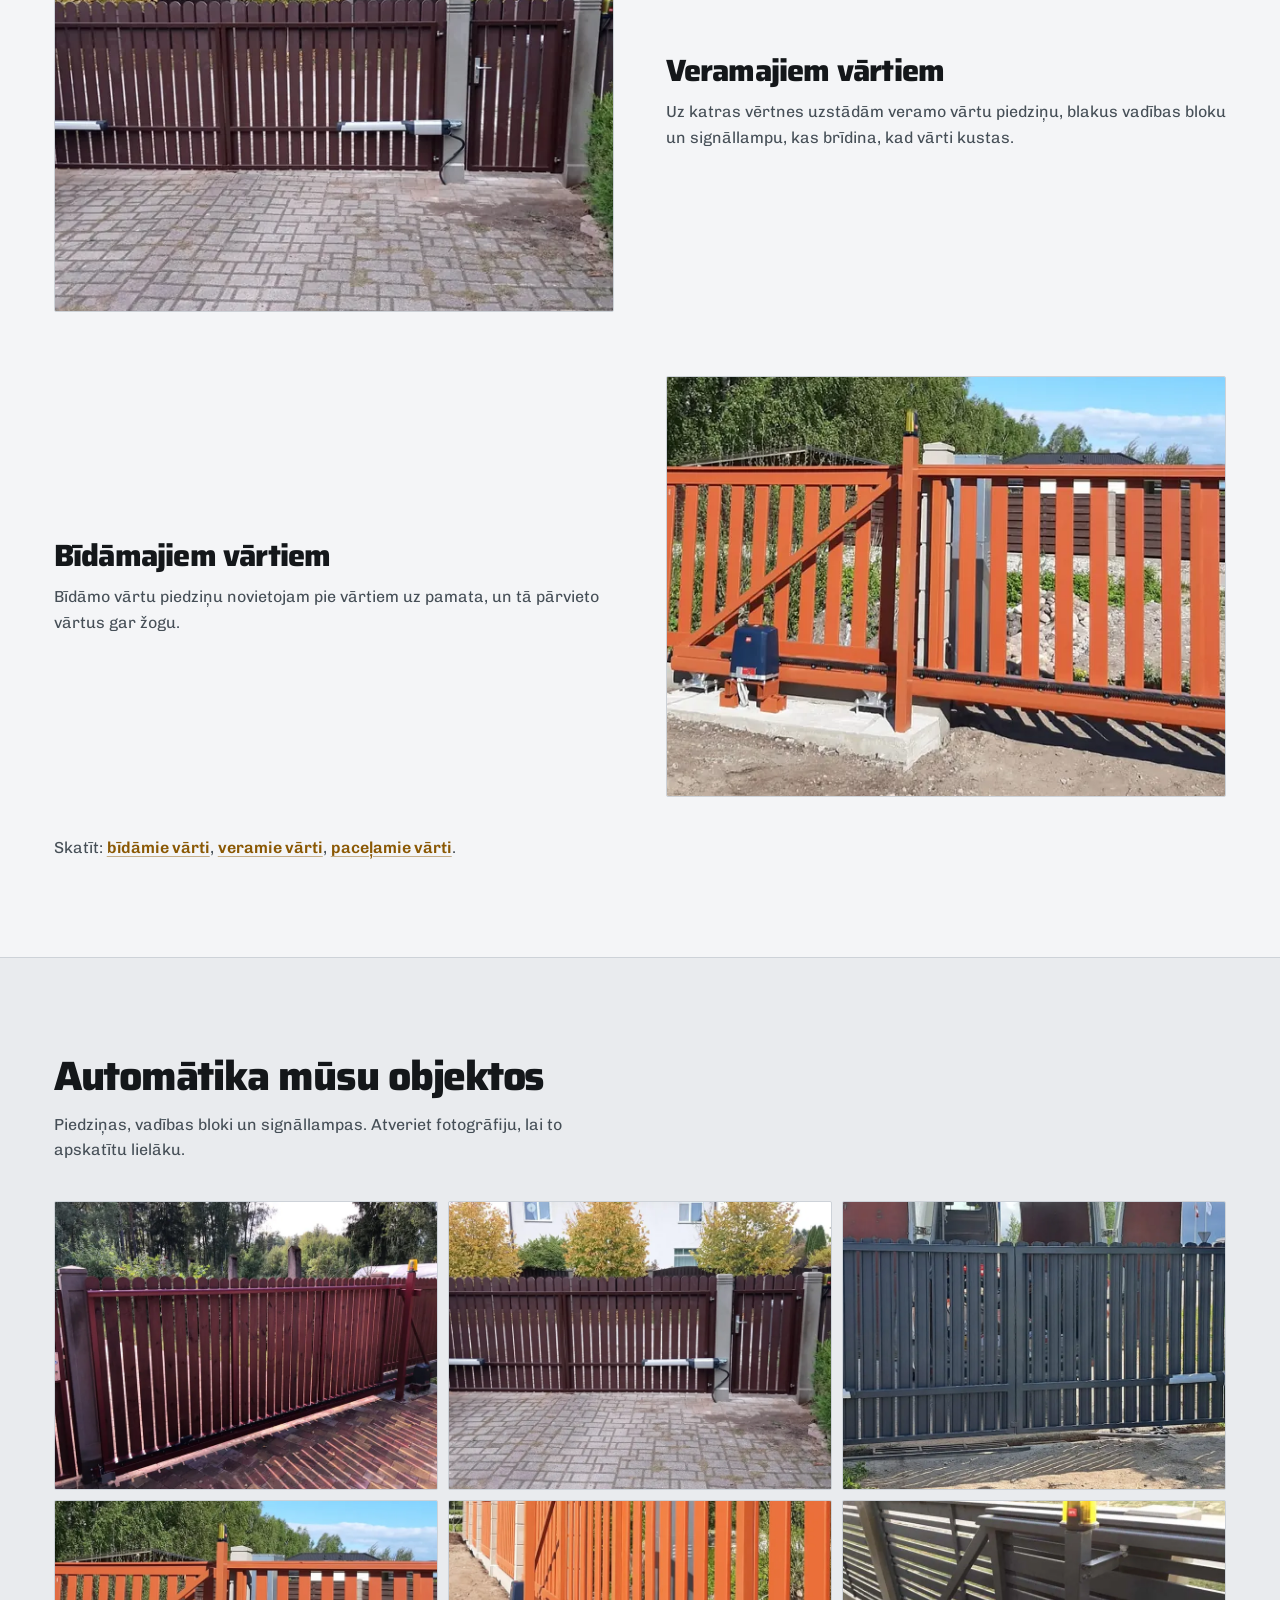
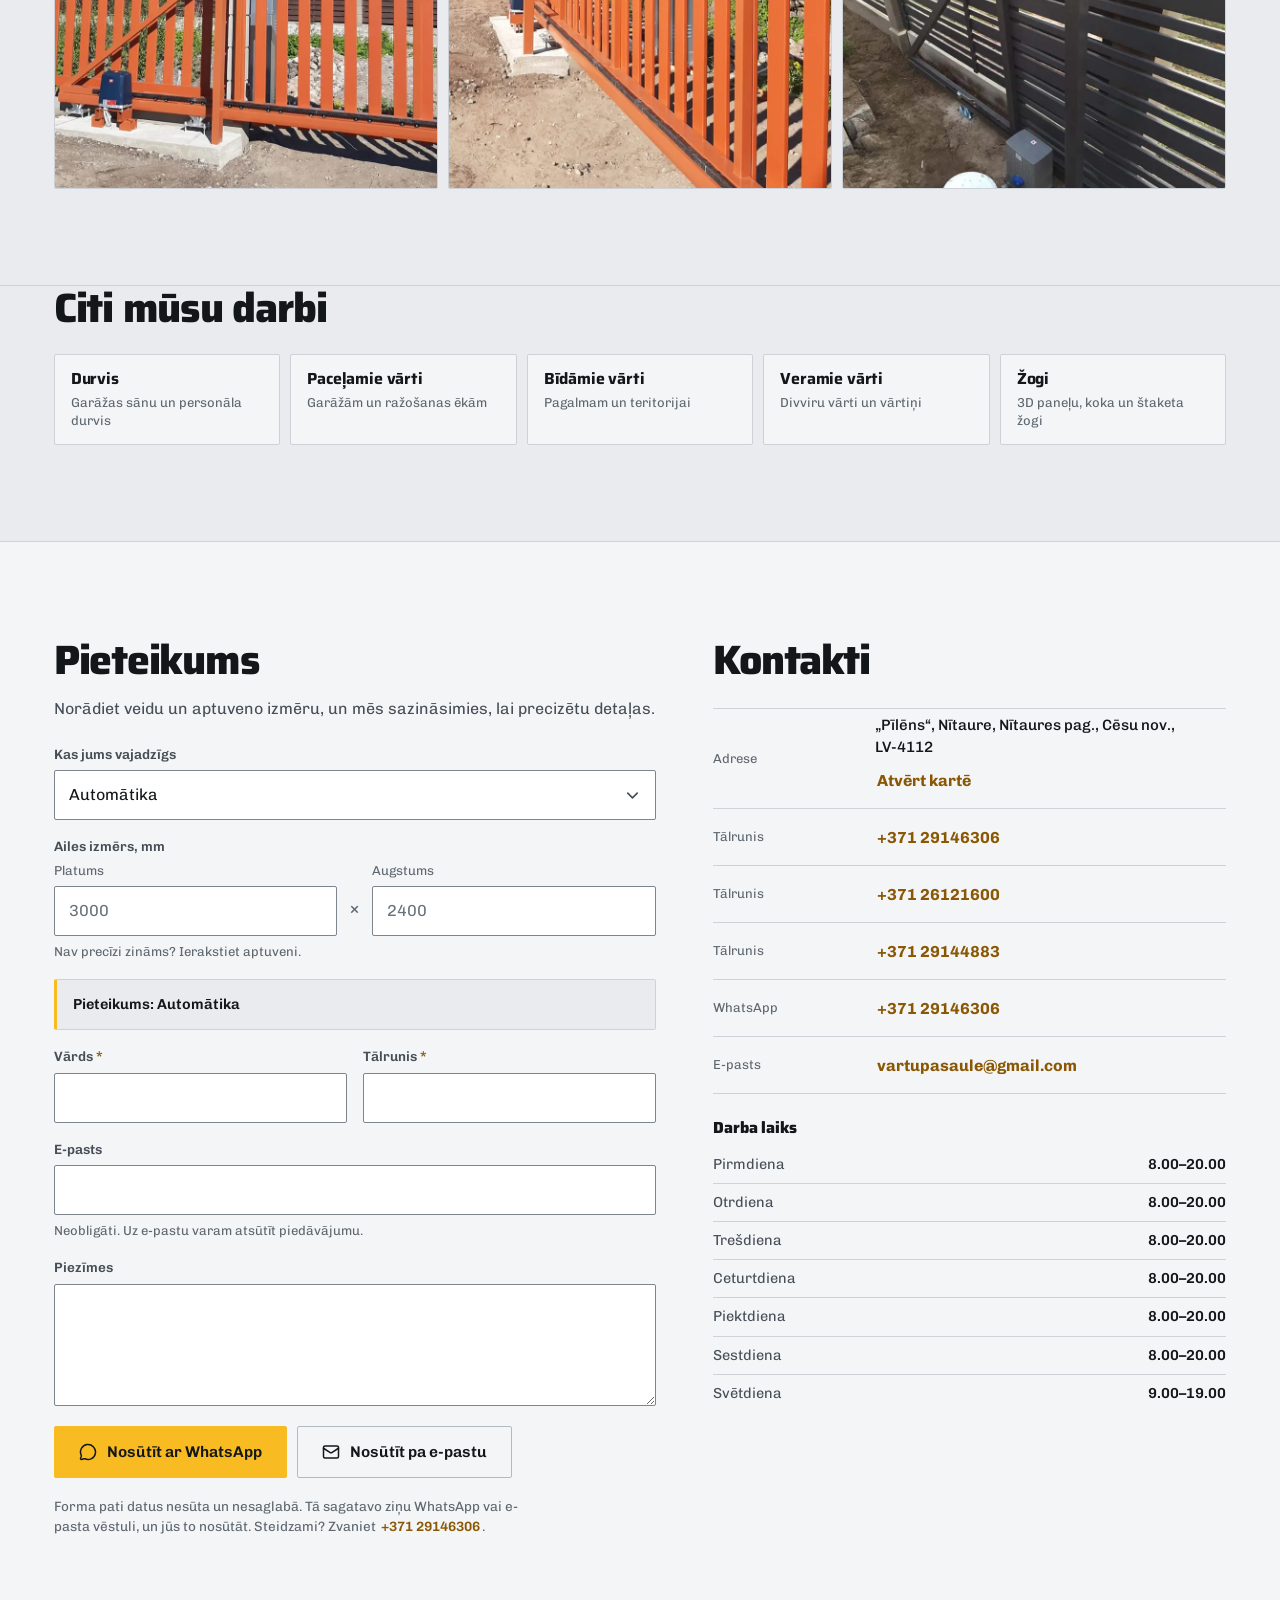
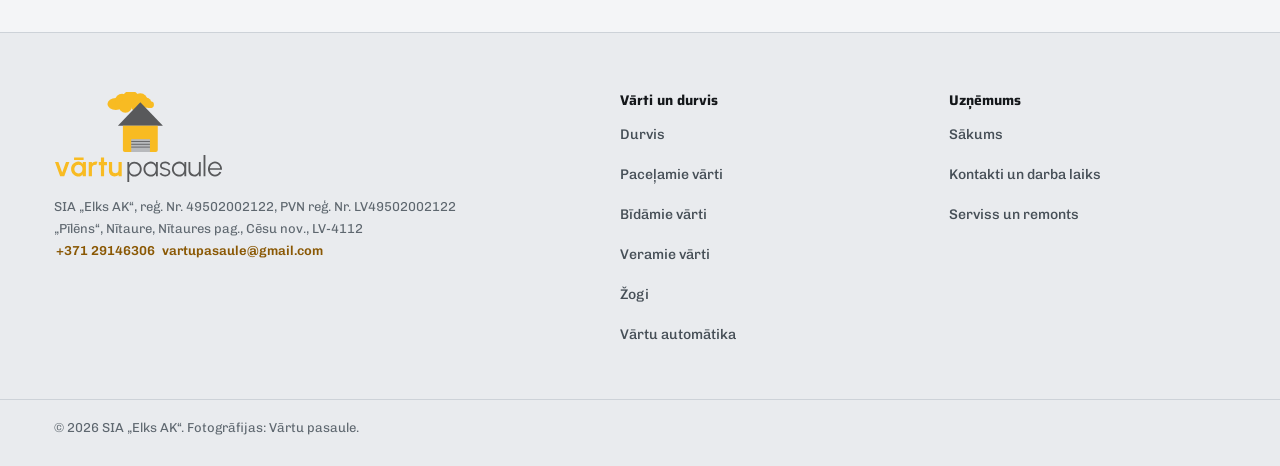
==== commit 57e75d88: "2D ilustracijas: automatikas aina ar GSAP, vartu izvele un zogu veidi - aina: konsoles varti ar zobs" ====
--- a/automatika/index.html
+++ b/automatika/index.html
@@ -81,21 +81,115 @@
     <p class="s-p">BFT automātikai ir daudz iespēju. Izvēlieties veidu, un zīmējumā vārti atvērsies.</p>
     <div class="ways" id="ways">
       <div>
-        <div class="ways__stage"><svg class="ways__svg" viewBox="0 0 600 300" role="img" aria-label="Bīdāmo vārtu zīmējums ar piedziņu un signāllampu">
-  <rect width="600" height="300" fill="#DDE1E5"/>
-  <rect y="250" width="600" height="50" fill="#BFC5CA"/>
-  <path d="M0 120h300" stroke="#9AA3AC" stroke-width="3"/><path d="M0 205h300" stroke="#9AA3AC" stroke-width="3"/>
-  <g stroke="#9AA3AC" stroke-width="2"><path d="M20 120v130M60 120v130M100 120v130M140 120v130M180 120v130M220 120v130M260 120v130"/></g>
-  <g class="ways__leaf">
-    <rect x="312" y="108" width="236" height="12" fill="#3F4246"/>
-    <rect x="312" y="232" width="236" height="12" fill="#3F4246"/>
-    <g fill="#4F5357"><rect x="318" y="120" width="12" height="112"/><rect x="340" y="120" width="12" height="112"/><rect x="362" y="120" width="12" height="112"/><rect x="384" y="120" width="12" height="112"/><rect x="406" y="120" width="12" height="112"/><rect x="428" y="120" width="12" height="112"/><rect x="450" y="120" width="12" height="112"/><rect x="472" y="120" width="12" height="112"/><rect x="494" y="120" width="12" height="112"/><rect x="516" y="120" width="12" height="112"/><rect x="536" y="120" width="12" height="112"/></g>
+        <div class="ways__stage"><svg class="ways__svg" viewBox="0 0 760 400" role="img" aria-labelledby="ways-title">
+  <title id="ways-title">Bīdāmie konsoles vārti ar BFT piedziņu, signāllampu un fotoelementiem. Iebraucamajā ceļā gaida auto.</title>
+  <defs>
+    <linearGradient id="w-sky" x1="0" y1="0" x2="0" y2="1"><stop offset="0" stop-color="#E7EEF3"/><stop offset="1" stop-color="#D8E0E6"/></linearGradient>
+    <linearGradient id="w-road" x1="0" y1="0" x2="0" y2="1"><stop offset="0" stop-color="#B9C0C6"/><stop offset="1" stop-color="#A9B1B8"/></linearGradient>
+    <radialGradient id="w-glow"><stop offset="0" stop-color="#FFC845" stop-opacity=".95"/><stop offset=".45" stop-color="#FFC845" stop-opacity=".35"/><stop offset="1" stop-color="#FFC845" stop-opacity="0"/></radialGradient>
+    <linearGradient id="w-paint" x1="0" y1="0" x2="0" y2="1"><stop offset="0" stop-color="#52616D"/><stop offset="1" stop-color="#3A4650"/></linearGradient>
+    <linearGradient id="w-glass" x1="0" y1="0" x2="1" y2="1"><stop offset="0" stop-color="#C9D5DD"/><stop offset="1" stop-color="#8195A3"/></linearGradient>
+    <clipPath id="w-clip"><rect width="760" height="400"/></clipPath>
+  </defs>
+  <g clip-path="url(#w-clip)">
+    <rect width="760" height="400" fill="url(#w-sky)"/>
+    <g class="w-yard">
+      <path fill="#C6CDD3" d="M60 252V160l105-70 105 70v92Z"/>
+      <path fill="#AAB2BA" d="M46 166 165 86l119 80-12 9-107-72-107 72Z"/>
+      <rect x="92" y="186" width="36" height="32" fill="#E2E7EB"/><rect x="202" y="186" width="36" height="32" fill="#E2E7EB"/>
+      <rect x="147" y="204" width="36" height="48" fill="#B3BBC3"/>
+      <circle cx="668" cy="176" r="42" fill="#B3C2B2"/><circle cx="712" cy="198" r="32" fill="#A8B8A7"/><circle cx="630" cy="204" r="28" fill="#AEBDAD"/>
+      <rect x="664" y="206" width="8" height="48" fill="#9EA7A2"/>
+      <rect y="250" width="760" height="52" fill="#C5CFC3"/>
+    </g>
+    <g id="w-gate">
+      <rect x="150" y="280" width="410" height="13" fill="#3A3E42"/>
+      <path d="M316 186 158 281" stroke="#3A3E42" stroke-width="8"/>
+      <path d="M244 229V281M200 256V281" stroke="#3A3E42" stroke-width="5"/>
+      <rect x="312" y="176" width="248" height="10" fill="#3A3E42"/>
+      <rect x="312" y="176" width="9" height="117" fill="#3A3E42"/>
+      <rect x="551" y="176" width="9" height="117" fill="#3A3E42"/>
+      <g fill="#4E5358"><rect x="328" y="186" width="9" height="94"/><rect x="346" y="186" width="9" height="94"/><rect x="364" y="186" width="9" height="94"/><rect x="382" y="186" width="9" height="94"/><rect x="400" y="186" width="9" height="94"/><rect x="418" y="186" width="9" height="94"/><rect x="436" y="186" width="9" height="94"/><rect x="454" y="186" width="9" height="94"/><rect x="472" y="186" width="9" height="94"/><rect x="490" y="186" width="9" height="94"/><rect x="508" y="186" width="9" height="94"/><rect x="526" y="186" width="9" height="94"/></g>
+      <rect x="150" y="293" width="410" height="3" fill="#8A9097"/>
+      <g fill="#8A9097"><rect x="152" y="296" width="3" height="3"/><rect x="158" y="296" width="3" height="3"/><rect x="164" y="296" width="3" height="3"/><rect x="170" y="296" width="3" height="3"/><rect x="176" y="296" width="3" height="3"/><rect x="182" y="296" width="3" height="3"/><rect x="188" y="296" width="3" height="3"/><rect x="194" y="296" width="3" height="3"/><rect x="200" y="296" width="3" height="3"/><rect x="206" y="296" width="3" height="3"/><rect x="212" y="296" width="3" height="3"/><rect x="218" y="296" width="3" height="3"/><rect x="224" y="296" width="3" height="3"/><rect x="230" y="296" width="3" height="3"/><rect x="236" y="296" width="3" height="3"/><rect x="242" y="296" width="3" height="3"/><rect x="248" y="296" width="3" height="3"/><rect x="254" y="296" width="3" height="3"/><rect x="260" y="296" width="3" height="3"/><rect x="266" y="296" width="3" height="3"/><rect x="272" y="296" width="3" height="3"/><rect x="278" y="296" width="3" height="3"/><rect x="284" y="296" width="3" height="3"/><rect x="290" y="296" width="3" height="3"/><rect x="296" y="296" width="3" height="3"/><rect x="302" y="296" width="3" height="3"/><rect x="308" y="296" width="3" height="3"/><rect x="314" y="296" width="3" height="3"/><rect x="320" y="296" width="3" height="3"/><rect x="326" y="296" width="3" height="3"/><rect x="332" y="296" width="3" height="3"/><rect x="338" y="296" width="3" height="3"/><rect x="344" y="296" width="3" height="3"/><rect x="350" y="296" width="3" height="3"/><rect x="356" y="296" width="3" height="3"/><rect x="362" y="296" width="3" height="3"/><rect x="368" y="296" width="3" height="3"/><rect x="374" y="296" width="3" height="3"/><rect x="380" y="296" width="3" height="3"/><rect x="386" y="296" width="3" height="3"/><rect x="392" y="296" width="3" height="3"/><rect x="398" y="296" width="3" height="3"/><rect x="404" y="296" width="3" height="3"/><rect x="410" y="296" width="3" height="3"/><rect x="416" y="296" width="3" height="3"/><rect x="422" y="296" width="3" height="3"/><rect x="428" y="296" width="3" height="3"/><rect x="434" y="296" width="3" height="3"/><rect x="440" y="296" width="3" height="3"/><rect x="446" y="296" width="3" height="3"/><rect x="452" y="296" width="3" height="3"/><rect x="458" y="296" width="3" height="3"/><rect x="464" y="296" width="3" height="3"/><rect x="470" y="296" width="3" height="3"/><rect x="476" y="296" width="3" height="3"/><rect x="482" y="296" width="3" height="3"/><rect x="488" y="296" width="3" height="3"/><rect x="494" y="296" width="3" height="3"/><rect x="500" y="296" width="3" height="3"/><rect x="506" y="296" width="3" height="3"/><rect x="512" y="296" width="3" height="3"/><rect x="518" y="296" width="3" height="3"/><rect x="524" y="296" width="3" height="3"/><rect x="530" y="296" width="3" height="3"/><rect x="536" y="296" width="3" height="3"/><rect x="542" y="296" width="3" height="3"/><rect x="548" y="296" width="3" height="3"/><rect x="554" y="296" width="3" height="3"/></g>
+    </g>
+    <g class="w-fence">
+      <rect y="206" width="296" height="6" fill="#474B50"/><rect y="276" width="296" height="6" fill="#474B50"/>
+      <rect x="580" y="206" width="180" height="6" fill="#474B50"/><rect x="580" y="276" width="180" height="6" fill="#474B50"/>
+      <g fill="#565B60"><rect x="4" y="190" width="9" height="107"/><rect x="22" y="190" width="9" height="107"/><rect x="40" y="190" width="9" height="107"/><rect x="58" y="190" width="9" height="107"/><rect x="76" y="190" width="9" height="107"/><rect x="94" y="190" width="9" height="107"/><rect x="112" y="190" width="9" height="107"/><rect x="130" y="190" width="9" height="107"/><rect x="148" y="190" width="9" height="107"/><rect x="166" y="190" width="9" height="107"/><rect x="184" y="190" width="9" height="107"/><rect x="202" y="190" width="9" height="107"/><rect x="220" y="190" width="9" height="107"/><rect x="238" y="190" width="9" height="107"/><rect x="256" y="190" width="9" height="107"/><rect x="274" y="190" width="9" height="107"/></g><g fill="#565B60"><rect x="586" y="190" width="9" height="107"/><rect x="604" y="190" width="9" height="107"/><rect x="622" y="190" width="9" height="107"/><rect x="640" y="190" width="9" height="107"/><rect x="658" y="190" width="9" height="107"/><rect x="676" y="190" width="9" height="107"/><rect x="694" y="190" width="9" height="107"/><rect x="712" y="190" width="9" height="107"/><rect x="730" y="190" width="9" height="107"/><rect x="748" y="190" width="9" height="107"/></g>
+      <rect x="296" y="150" width="20" height="150" fill="#6B7278"/><rect x="292" y="146" width="28" height="6" fill="#5B6268"/>
+      <rect x="560" y="150" width="20" height="150" fill="#6B7278"/><rect x="556" y="146" width="28" height="6" fill="#5B6268"/>
+    </g>
+    <rect y="298" width="760" height="102" fill="#C4CACF"/>
+    <path fill="url(#w-road)" d="M316 300H560L690 400H186Z"/>
+    <path fill="none" stroke="#9FA7AE" stroke-width="1.5" d="M292 318H584M266 342H610M232 372H644M378 300 350 400M438 300V400M498 300 526 400"/>
+    <rect y="297" width="760" height="4" fill="#A7AFB6"/>
+    <circle id="w-lamp-glow" cx="306" cy="136" r="38" fill="url(#w-glow)" opacity="0"/>
+    <path fill="#3A3E42" d="M297 146h18v4h-18Z"/>
+    <path id="w-lamp" fill="#D39A22" d="M299 146v-9a7 7 0 0 1 14 0v9Z"/>
+    <path d="M302 135a4 4 0 0 1 4-4" stroke="#FFF6D6" stroke-width="1.5" fill="none" opacity=".7"/>
+    <g class="w-cells">
+      <rect x="316" y="262" width="7" height="13" rx="1.5" fill="#2A2E32"/><circle cx="322" cy="268" r="1.6" fill="#C8453A"/>
+      <rect x="553" y="262" width="7" height="13" rx="1.5" fill="#2A2E32"/><circle cx="554" cy="268" r="1.6" fill="#C8453A"/>
+      <path id="w-beam" d="M324 268H552" stroke="#E5533D" stroke-width="2" stroke-dasharray="5 5" opacity="0"/>
+    </g>
+    <g class="w-motor">
+      <path d="M286 258V234" stroke="#2A2E32" stroke-width="2.5"/><circle id="w-ant" cx="286" cy="232" r="3.5" fill="#2A2E32"/>
+      <rect x="244" y="256" width="48" height="44" rx="5" fill="#2F3337"/>
+      <rect x="244" y="256" width="48" height="9" rx="4" fill="#40464B"/>
+      <circle id="w-led" cx="283" cy="276" r="3" fill="#4CAF7D"/>
+      <rect x="250" y="286" width="20" height="3" rx="1.5" fill="#565C62"/>
+    </g>
+    <g id="w-car">
+      <ellipse cx="436" cy="394" rx="98" ry="8" fill="#14171A" opacity=".2"/>
+      <rect x="356" y="364" width="30" height="30" rx="6" fill="#1D2124"/><rect x="486" y="364" width="30" height="30" rx="6" fill="#1D2124"/>
+      <path fill="url(#w-paint)" d="M350 336q0-16 16-18h140q16 2 16 18v38q0 10-10 10H360q-10 0-10-10Z"/>
+      <path fill="#33404A" d="M370 320l15-36q4-9 13-9h76q9 0 13 9l15 36Z"/>
+      <path fill="url(#w-glass)" d="M383 316l11-28q3-6 9-6h66q6 0 9 6l11 28Z"/>
+      <path d="M404 312l20-26M420 312l20-26" stroke="#FFFFFF" stroke-width="3" opacity=".25"/>
+      <rect x="354" y="334" width="28" height="12" rx="3" fill="#C8453A"/><rect x="490" y="334" width="28" height="12" rx="3" fill="#C8453A"/>
+      <rect x="408" y="352" width="56" height="16" rx="2" fill="#F4F5F7"/><rect x="408" y="352" width="9" height="16" rx="2" fill="#8E2A2A"/>
+      <rect x="354" y="374" width="164" height="8" rx="3" fill="#2B343C"/>
+    </g>
+    <path id="w-sig" d="M596 116C512 94 380 150 292 228" fill="none" stroke="#E3A60F" stroke-width="5" stroke-linecap="round" opacity="0"/>
+    <g class="w-dev" transform="translate(600 30)">
+      <rect width="146" height="178" rx="12" fill="#F4F5F7" stroke="#C3CAD1" stroke-width="1.5"/>
+      <g id="dev-pults">
+        <rect x="48" y="30" width="50" height="118" rx="16" fill="#2C3034"/>
+        <circle id="pults-led" cx="73" cy="46" r="3.5" fill="#5E666D"/>
+        <circle id="pults-ring" cx="62" cy="72" r="10" fill="none" stroke="#E3A60F" stroke-width="3" opacity="0"/><circle id="pults-btn" cx="62" cy="72" r="8" fill="#F8BB22"/><circle cx="84" cy="72" r="8" fill="#5E666D"/>
+        <circle cx="62" cy="96" r="8" fill="#5E666D"/><circle cx="84" cy="96" r="8" fill="#5E666D"/>
+        <circle cx="73" cy="160" r="9" fill="none" stroke="#8A9097" stroke-width="3"/>
+      </g>
+      <g id="dev-poga" opacity="0">
+        <rect x="36" y="44" width="74" height="90" rx="10" fill="#E3E7EB" stroke="#B5BDC4" stroke-width="1.5"/>
+        <circle cx="73" cy="89" r="24" fill="#D3D8DD"/>
+        <circle id="poga-ring" cx="73" cy="89" r="19" fill="none" stroke="#E3A60F" stroke-width="3" opacity="0"/><circle id="poga-btn" cx="73" cy="89" r="17" fill="#F8BB22"/>
+        <path d="M65 89h16M75 83l6 6-6 6" stroke="#14171A" stroke-width="2.5" fill="none" stroke-linecap="round" stroke-linejoin="round"/>
+      </g>
+      <g id="dev-lietotne" opacity="0">
+        <rect x="42" y="14" width="62" height="150" rx="12" fill="#1E2226"/>
+        <rect x="47" y="26" width="52" height="126" rx="4" fill="#EEF1F4"/>
+        <rect x="53" y="34" width="26" height="5" rx="2.5" fill="#9AA3AC"/>
+        <g fill="#565B60"><rect x="56" y="52" width="34" height="3"/><rect x="58" y="55" width="3" height="26"/><rect x="64" y="55" width="3" height="26"/><rect x="70" y="55" width="3" height="26"/><rect x="76" y="55" width="3" height="26"/><rect x="82" y="55" width="3" height="26"/><rect x="56" y="80" width="34" height="3"/></g>
+        <rect id="app-btn" x="54" y="100" width="38" height="24" rx="6" fill="#F8BB22"/>
+        <path d="M64 112h18M76 107l5 5-5 5" stroke="#14171A" stroke-width="2.2" fill="none" stroke-linecap="round" stroke-linejoin="round"/>
+        <circle id="app-tap" cx="73" cy="112" r="12" fill="none" stroke="#8A5804" stroke-width="2.5" opacity="0"/>
+      </g>
+      <g id="dev-zvans" opacity="0">
+        <rect x="42" y="14" width="62" height="150" rx="12" fill="#1E2226"/>
+        <rect x="47" y="26" width="52" height="126" rx="4" fill="#2C3A45"/>
+        <circle cx="73" cy="64" r="15" fill="#4B5D6A"/>
+        <g fill="#C3CEd6"><rect x="64" y="57" width="18" height="3"/><rect x="66" y="60" width="2" height="12"/><rect x="71" y="60" width="2" height="12"/><rect x="76" y="60" width="2" height="12"/><rect x="64" y="70" width="18" height="3"/></g>
+        <rect x="55" y="88" width="36" height="5" rx="2.5" fill="#C3CED6"/><rect x="61" y="98" width="24" height="4" rx="2" fill="#7F919D"/>
+        <circle cx="73" cy="134" r="10" fill="#3BB273"/>
+        <path d="M68 131c1 4 4 7 8 8l2-2 3 1v3c-7 0-13-6-13-13h3l1 3Z" fill="#FFFFFF"/>
+        <g id="zvans-ring" fill="none" stroke="#8A5804" stroke-width="2.5" stroke-linecap="round" opacity="0">
+          <path d="M112 30a14 14 0 0 1 0 20"/><path d="M119 24a24 24 0 0 1 0 32"/><path d="M34 30a14 14 0 0 0 0 20"/><path d="M27 24a24 24 0 0 0 0 32"/>
+        </g>
+      </g>
+    </g>
   </g>
-  <rect x="292" y="80" width="18" height="172" fill="#6E757C"/>
-  <rect x="556" y="80" width="18" height="172" fill="#6E757C"/>
-  <rect x="300" y="218" width="30" height="34" rx="2" fill="#2A2D30"/>
-  <rect x="301" y="62" width="16" height="18" rx="3" fill="#F8BB22" class="ways__lamp"/>
-  <circle class="ways__wave" cx="520" cy="54" r="26" fill="none" stroke="#8A5804" stroke-width="3"/>
 </svg></div>
         <p class="ways__status" id="ways-status" aria-live="polite"></p>
       </div>
@@ -428,6 +522,7 @@
  ]
 }
 </script>
+<script src="../assets/js/vendor/gsap.min.js" defer></script>
 <script src="../assets/js/app.js" defer></script>
 </body>
 </html>
--- a/assets/css/style.css
+++ b/assets/css/style.css
@@ -99,7 +99,7 @@
   box-shadow:inset 0 -1px 0 rgba(138,88,4,0);transition:box-shadow .2s var(--e-out);
 }
 @media (hover:hover) and (pointer:fine){.lnk:hover{box-shadow:inset 0 -1px 0 var(--bronze)}}
-.s-p .lnk,.var__p .lnk,.kind p .lnk{display:inline;min-height:0;padding:12px 2px;margin:-12px 0;box-shadow:inset 0 -1px 0 rgba(138,88,4,.45)}
+.s-p .lnk,.var__p .lnk,.kind p .lnk{display:inline;min-height:0;padding:12px 0;margin:-12px 0;box-shadow:none;text-decoration:underline;text-decoration-color:rgba(138,88,4,.45);text-underline-offset:3px}
 
 /* ============================ BUTTONS =================================== */
 .btn{
@@ -394,7 +394,8 @@
 
 /* ============================ PAINT & PANEL CHOOSER ===================== */
 .pick{margin-top:clamp(26px,3.2vw,44px);display:grid;grid-template-columns:minmax(0,1.15fr) minmax(0,.85fr);gap:clamp(22px,4vw,56px);align-items:start}
-.pick__stage{position:sticky;top:calc(var(--hdr-h) + 20px);background:#DDE1E5;border:1px solid var(--line);border-radius:var(--r);padding:clamp(14px,2.4vw,28px)}
+.pick__stage{position:sticky;top:calc(var(--hdr-h) + 20px);background:var(--paper);border:1px solid var(--line);border-radius:var(--r);padding:clamp(10px,1.6vw,18px)}
+.pick__svg{border-radius:var(--r-in)}
 .pick__svg{width:100%;height:auto}
 .pick__svg .pnl{transition:fill .35s var(--e-out)}
 .pick__svg .g-wood,.pick__svg .g-grooves,.pick__svg .g-win,.pick__svg .g-door,.pick__svg .g-pano{display:none}
@@ -430,16 +431,8 @@
 
 /* ============================ AUTOMATION: WAYS TO OPEN ================== */
 .ways{margin-top:clamp(26px,3.2vw,44px);display:grid;grid-template-columns:minmax(0,1.1fr) minmax(0,.9fr);gap:clamp(22px,4vw,56px);align-items:center}
-.ways__stage{position:relative;background:#DDE1E5;border:1px solid var(--line);border-radius:var(--r);overflow:hidden}
+.ways__stage{position:relative;background:#DDE1E5;border:1px solid var(--line);border-radius:var(--r);overflow:hidden;box-shadow:0 24px 48px -36px rgba(30,42,54,.5)}
 .ways__svg{width:100%;height:auto}
-.ways__leaf{transition:transform 1.6s var(--e-io)}
-.ways__stage.is-open .ways__leaf{transform:translateX(-300px)}
-.ways__lamp{opacity:.35}
-.ways__stage.is-open .ways__lamp{animation:wBlink .5s steps(1) 0s 6}
-@keyframes wBlink{0%{opacity:1}50%{opacity:.35}}
-.ways__wave{opacity:0;transform-box:fill-box;transform-origin:center}
-.ways__stage.is-open .ways__wave{animation:wWave 1s var(--e-out) 2}
-@keyframes wWave{0%{opacity:.9;transform:scale(.4)}100%{opacity:0;transform:scale(1.6)}}
 .ways__list{display:grid;grid-template-columns:1fr 1fr;gap:10px}
 .way{
   display:flex;flex-direction:column;align-items:flex-start;gap:10px;min-height:44px;width:100%;
@@ -454,16 +447,12 @@
 .ways__status{margin-top:12px;min-height:1.5em;font:600 14px/1.45 var(--f-b)}
 @media (max-width:900px){.ways{grid-template-columns:1fr}}
 @media (max-width:420px){.ways__list{grid-template-columns:1fr}}
-@media (prefers-reduced-motion:reduce){
-  .ways__leaf{transition:none}
-  .ways__stage.is-open .ways__lamp,.ways__stage.is-open .ways__wave{animation:none}
-  .ways__stage.is-open .ways__lamp{opacity:1}
-}
+
 
 /* ============================ FENCE TYPES =============================== */
 .kinds{margin-top:clamp(26px,3.2vw,44px);display:grid;grid-template-columns:repeat(3,1fr);gap:12px}
 .kind{background:var(--paper);border:1px solid var(--line);border-radius:var(--r);padding:clamp(16px,1.8vw,24px);display:flex;flex-direction:column;gap:10px}
-.kind svg{width:100%;height:auto;max-height:92px;color:var(--steel)}
+.kind svg{width:100%;height:auto;border-radius:var(--r)}
 .kind h3{font-size:clamp(18px,1.7vw,21px);letter-spacing:-.02em}
 .kind p{font-size:14.5px;color:var(--ink-2)}
 @media (max-width:900px){.kinds{grid-template-columns:repeat(2,1fr)}}
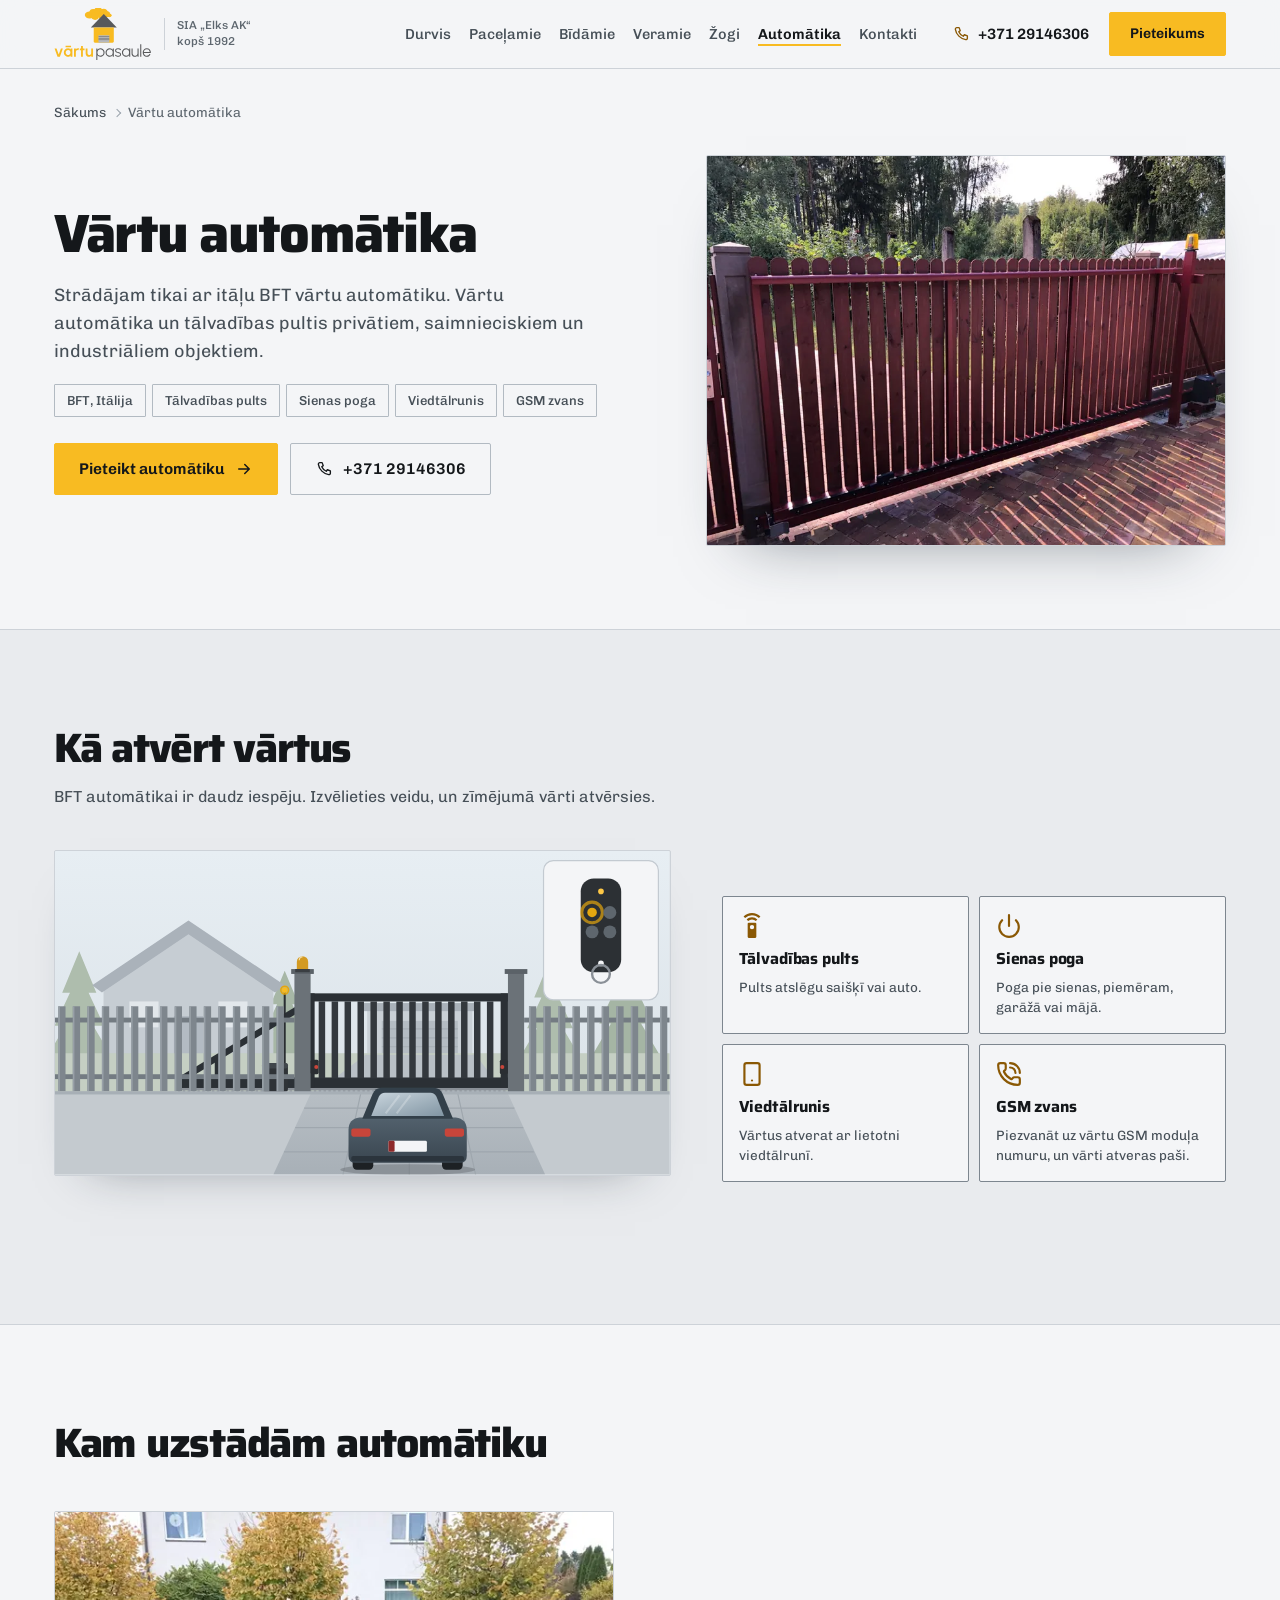
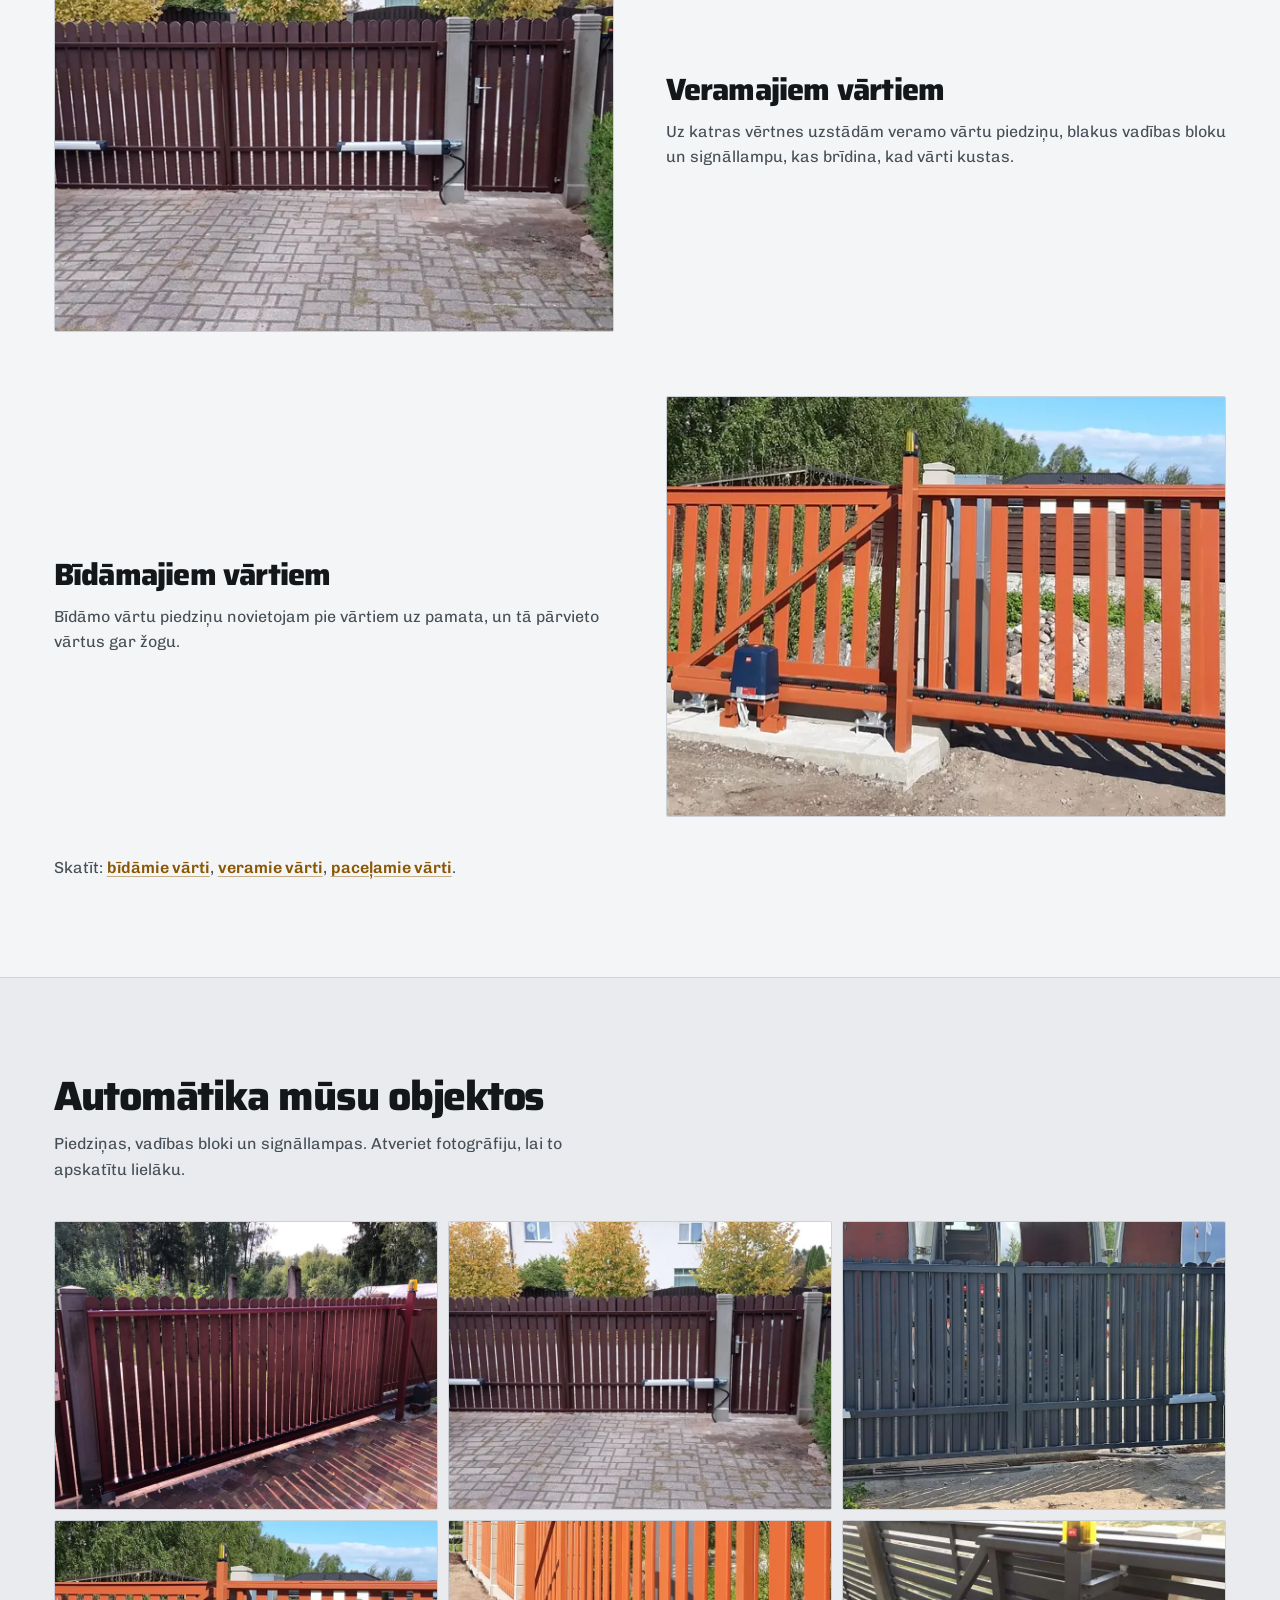
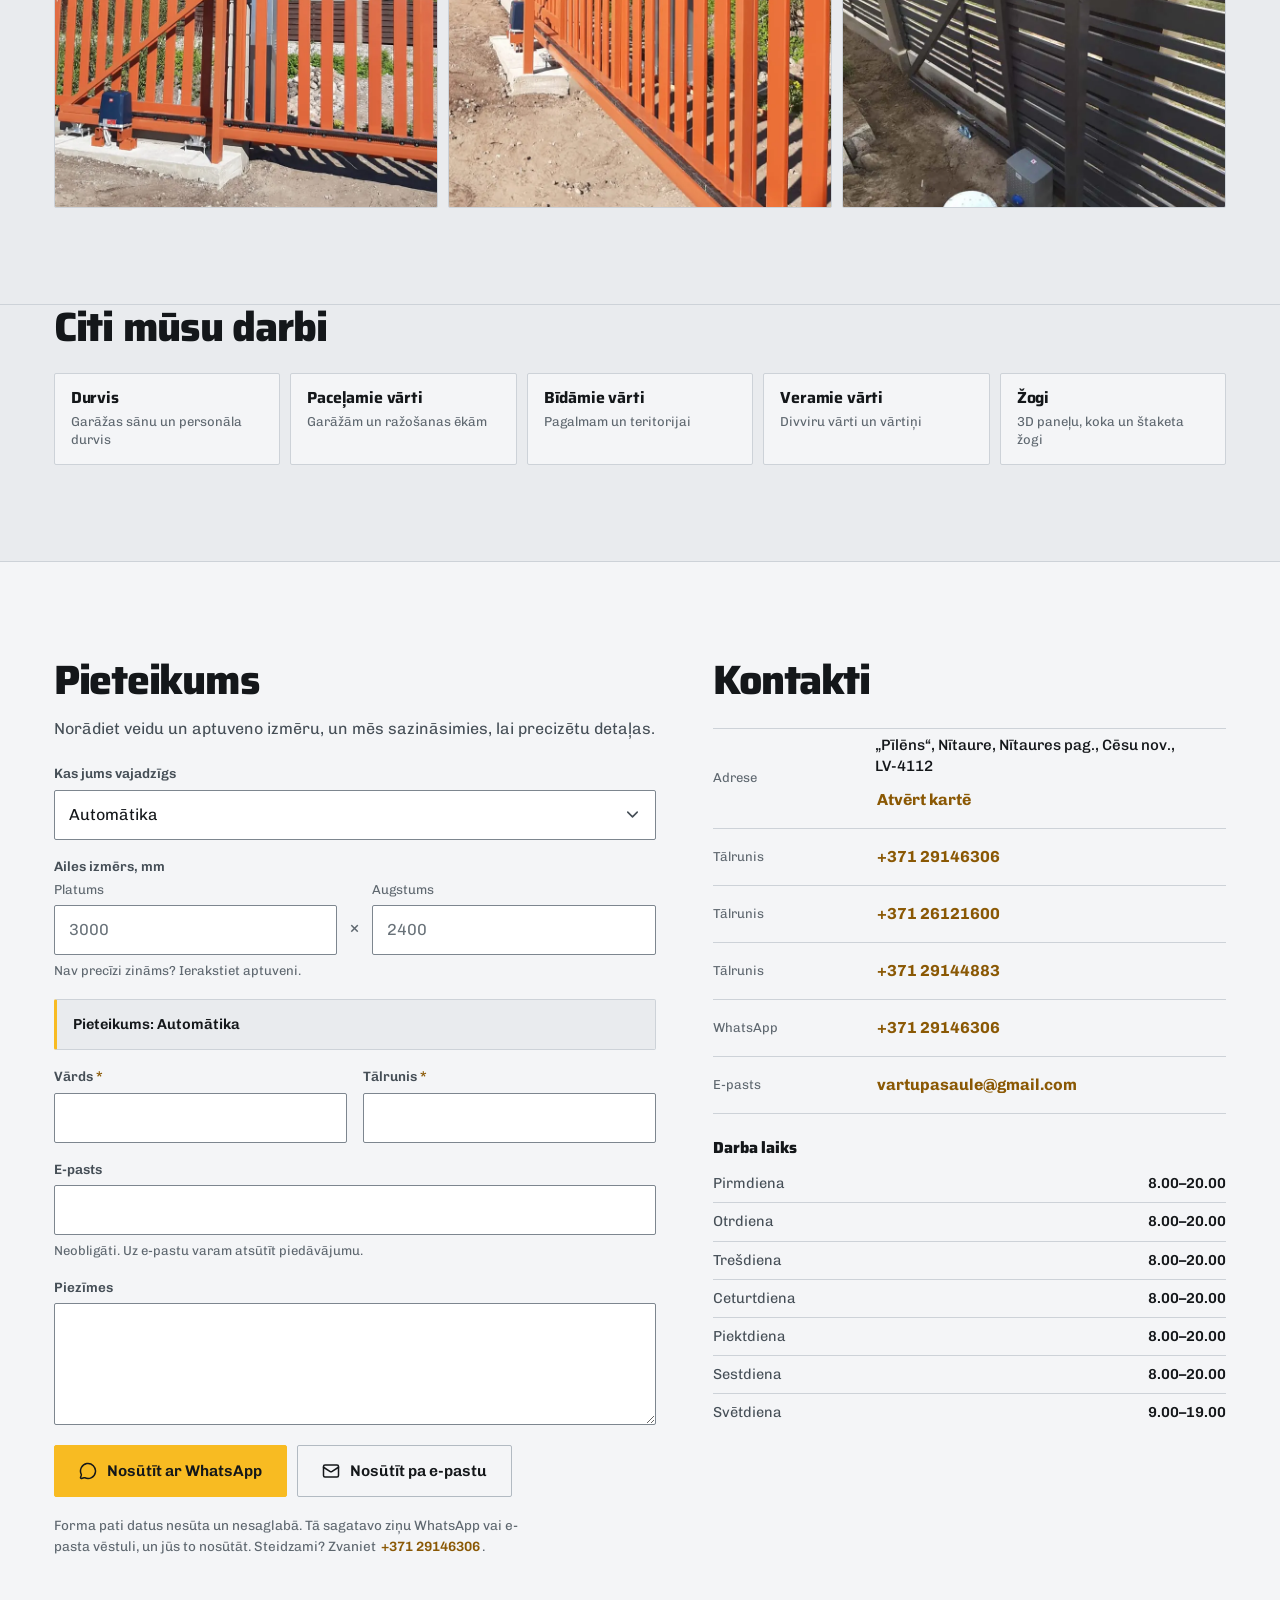
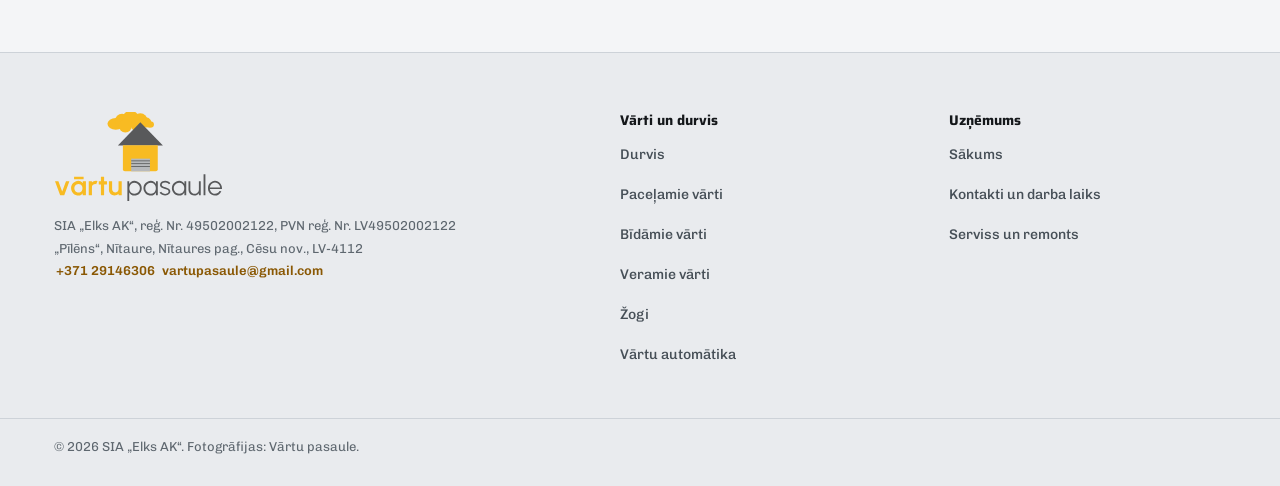
==== commit 1437b71e: "2D ainas pec parbaudes: auto iebrauc pagalma, vienmerigs cikls, ikonas, izvele un zogi - auto vairs " ====
--- a/automatika/index.html
+++ b/automatika/index.html
@@ -85,7 +85,7 @@
   <title id="ways-title">Bīdāmie konsoles vārti ar BFT piedziņu, signāllampu un fotoelementiem. Iebraucamajā ceļā gaida auto.</title>
   <defs>
     <linearGradient id="w-sky" x1="0" y1="0" x2="0" y2="1"><stop offset="0" stop-color="#E7EEF3"/><stop offset="1" stop-color="#D8E0E6"/></linearGradient>
-    <linearGradient id="w-road" x1="0" y1="0" x2="0" y2="1"><stop offset="0" stop-color="#B9C0C6"/><stop offset="1" stop-color="#A9B1B8"/></linearGradient>
+    <linearGradient id="w-road" x1="0" y1="0" x2="0" y2="1"><stop offset="0" stop-color="#B7BEC4"/><stop offset="1" stop-color="#A8B0B7"/></linearGradient>
     <radialGradient id="w-glow"><stop offset="0" stop-color="#FFC845" stop-opacity=".95"/><stop offset=".45" stop-color="#FFC845" stop-opacity=".35"/><stop offset="1" stop-color="#FFC845" stop-opacity="0"/></radialGradient>
     <linearGradient id="w-paint" x1="0" y1="0" x2="0" y2="1"><stop offset="0" stop-color="#52616D"/><stop offset="1" stop-color="#3A4650"/></linearGradient>
     <linearGradient id="w-glass" x1="0" y1="0" x2="1" y2="1"><stop offset="0" stop-color="#C9D5DD"/><stop offset="1" stop-color="#8195A3"/></linearGradient>
@@ -94,98 +94,108 @@
   <g clip-path="url(#w-clip)">
     <rect width="760" height="400" fill="url(#w-sky)"/>
     <g class="w-yard">
+      <path fill="#AEBDAD" d="M30.0 124.0 L51.1 175.2 L41.5 175.2 L60.7 216.2 L47.3 216.2 L68.4 252.0 L-8.4 252.0 L12.7 216.2 L-0.7 216.2 L18.5 175.2 L8.9 175.2 Z"/><path fill="#A7B7A6" d="M284.0 148.0 L301.2 189.6 L293.4 189.6 L309.0 222.9 L298.0 222.9 L315.2 252.0 L252.8 252.0 L270.0 222.9 L259.0 222.9 L274.6 189.6 L266.8 189.6 Z"/>
       <path fill="#C6CDD3" d="M60 252V160l105-70 105 70v92Z"/>
       <path fill="#AAB2BA" d="M46 166 165 86l119 80-12 9-107-72-107 72Z"/>
       <rect x="92" y="186" width="36" height="32" fill="#E2E7EB"/><rect x="202" y="186" width="36" height="32" fill="#E2E7EB"/>
       <rect x="147" y="204" width="36" height="48" fill="#B3BBC3"/>
-      <circle cx="668" cy="176" r="42" fill="#B3C2B2"/><circle cx="712" cy="198" r="32" fill="#A8B8A7"/><circle cx="630" cy="204" r="28" fill="#AEBDAD"/>
-      <rect x="664" y="206" width="8" height="48" fill="#9EA7A2"/>
+      <rect x="386" y="196" width="130" height="56" fill="#C9D0D6"/><rect x="380" y="188" width="142" height="10" fill="#A9B1B9"/>
+      <rect x="404" y="210" width="94" height="42" fill="#B4BCC3"/><path d="M404 220H498M404 231H498M404 242H498" stroke="#A6AEB5" stroke-width="1.5"/>
+      <path fill="#AEBDAD" d="M612.0 134.0 L631.5 181.2 L622.6 181.2 L640.3 219.0 L627.9 219.0 L647.4 252.0 L576.6 252.0 L596.1 219.0 L583.7 219.0 L601.4 181.2 L592.5 181.2 Z"/><path fill="#A5B5A4" d="M706.0 114.0 L728.8 169.2 L718.4 169.2 L739.1 213.4 L724.6 213.4 L747.4 252.0 L664.6 252.0 L687.4 213.4 L672.9 213.4 L693.6 169.2 L683.2 169.2 Z"/>
       <rect y="250" width="760" height="52" fill="#C5CFC3"/>
-    </g>
+      <path fill="#B9C0C6" d="M318 302H558L520 252H384Z"/>
+    </g>
+    <g id="w-slot-back"></g>
     <g id="w-gate">
-      <rect x="150" y="280" width="410" height="13" fill="#3A3E42"/>
-      <path d="M316 186 158 281" stroke="#3A3E42" stroke-width="8"/>
-      <path d="M244 229V281M200 256V281" stroke="#3A3E42" stroke-width="5"/>
-      <rect x="312" y="176" width="248" height="10" fill="#3A3E42"/>
-      <rect x="312" y="176" width="9" height="117" fill="#3A3E42"/>
-      <rect x="551" y="176" width="9" height="117" fill="#3A3E42"/>
-      <g fill="#4E5358"><rect x="328" y="186" width="9" height="94"/><rect x="346" y="186" width="9" height="94"/><rect x="364" y="186" width="9" height="94"/><rect x="382" y="186" width="9" height="94"/><rect x="400" y="186" width="9" height="94"/><rect x="418" y="186" width="9" height="94"/><rect x="436" y="186" width="9" height="94"/><rect x="454" y="186" width="9" height="94"/><rect x="472" y="186" width="9" height="94"/><rect x="490" y="186" width="9" height="94"/><rect x="508" y="186" width="9" height="94"/><rect x="526" y="186" width="9" height="94"/></g>
+      <rect x="150" y="280" width="410" height="13" fill="#2B3035"/>
+      <path d="M316 186 158 281" stroke="#2B3035" stroke-width="8"/>
+      <path d="M244 229V281M200 256V281" stroke="#2B3035" stroke-width="5"/>
+      <rect x="312" y="176" width="248" height="10" fill="#2B3035"/>
+      <rect x="312" y="176" width="9" height="117" fill="#2B3035"/>
+      <rect x="551" y="176" width="9" height="117" fill="#2B3035"/>
+      <g fill="#33383D"><rect x="326" y="186" width="8" height="95"/><rect x="342" y="186" width="8" height="95"/><rect x="358" y="186" width="8" height="95"/><rect x="374" y="186" width="8" height="95"/><rect x="390" y="186" width="8" height="95"/><rect x="406" y="186" width="8" height="95"/><rect x="422" y="186" width="8" height="95"/><rect x="438" y="186" width="8" height="95"/><rect x="454" y="186" width="8" height="95"/><rect x="470" y="186" width="8" height="95"/><rect x="486" y="186" width="8" height="95"/><rect x="502" y="186" width="8" height="95"/><rect x="518" y="186" width="8" height="95"/><rect x="534" y="186" width="8" height="95"/></g>
       <rect x="150" y="293" width="410" height="3" fill="#8A9097"/>
       <g fill="#8A9097"><rect x="152" y="296" width="3" height="3"/><rect x="158" y="296" width="3" height="3"/><rect x="164" y="296" width="3" height="3"/><rect x="170" y="296" width="3" height="3"/><rect x="176" y="296" width="3" height="3"/><rect x="182" y="296" width="3" height="3"/><rect x="188" y="296" width="3" height="3"/><rect x="194" y="296" width="3" height="3"/><rect x="200" y="296" width="3" height="3"/><rect x="206" y="296" width="3" height="3"/><rect x="212" y="296" width="3" height="3"/><rect x="218" y="296" width="3" height="3"/><rect x="224" y="296" width="3" height="3"/><rect x="230" y="296" width="3" height="3"/><rect x="236" y="296" width="3" height="3"/><rect x="242" y="296" width="3" height="3"/><rect x="248" y="296" width="3" height="3"/><rect x="254" y="296" width="3" height="3"/><rect x="260" y="296" width="3" height="3"/><rect x="266" y="296" width="3" height="3"/><rect x="272" y="296" width="3" height="3"/><rect x="278" y="296" width="3" height="3"/><rect x="284" y="296" width="3" height="3"/><rect x="290" y="296" width="3" height="3"/><rect x="296" y="296" width="3" height="3"/><rect x="302" y="296" width="3" height="3"/><rect x="308" y="296" width="3" height="3"/><rect x="314" y="296" width="3" height="3"/><rect x="320" y="296" width="3" height="3"/><rect x="326" y="296" width="3" height="3"/><rect x="332" y="296" width="3" height="3"/><rect x="338" y="296" width="3" height="3"/><rect x="344" y="296" width="3" height="3"/><rect x="350" y="296" width="3" height="3"/><rect x="356" y="296" width="3" height="3"/><rect x="362" y="296" width="3" height="3"/><rect x="368" y="296" width="3" height="3"/><rect x="374" y="296" width="3" height="3"/><rect x="380" y="296" width="3" height="3"/><rect x="386" y="296" width="3" height="3"/><rect x="392" y="296" width="3" height="3"/><rect x="398" y="296" width="3" height="3"/><rect x="404" y="296" width="3" height="3"/><rect x="410" y="296" width="3" height="3"/><rect x="416" y="296" width="3" height="3"/><rect x="422" y="296" width="3" height="3"/><rect x="428" y="296" width="3" height="3"/><rect x="434" y="296" width="3" height="3"/><rect x="440" y="296" width="3" height="3"/><rect x="446" y="296" width="3" height="3"/><rect x="452" y="296" width="3" height="3"/><rect x="458" y="296" width="3" height="3"/><rect x="464" y="296" width="3" height="3"/><rect x="470" y="296" width="3" height="3"/><rect x="476" y="296" width="3" height="3"/><rect x="482" y="296" width="3" height="3"/><rect x="488" y="296" width="3" height="3"/><rect x="494" y="296" width="3" height="3"/><rect x="500" y="296" width="3" height="3"/><rect x="506" y="296" width="3" height="3"/><rect x="512" y="296" width="3" height="3"/><rect x="518" y="296" width="3" height="3"/><rect x="524" y="296" width="3" height="3"/><rect x="530" y="296" width="3" height="3"/><rect x="536" y="296" width="3" height="3"/><rect x="542" y="296" width="3" height="3"/><rect x="548" y="296" width="3" height="3"/><rect x="554" y="296" width="3" height="3"/></g>
     </g>
+    <g class="w-motor">
+      <path d="M284 262V174" stroke="#2A2E32" stroke-width="2.5"/>
+      <circle id="w-ant" cx="284" cy="172" r="3.5" fill="#2A2E32"/>
+      <circle id="w-ant-ring" cx="284" cy="172" r="6" fill="none" stroke="#E3A60F" stroke-width="2.5" opacity="0"/>
+      <rect x="256" y="262" width="32" height="36" rx="4" fill="#2F3337"/>
+      <rect x="256" y="262" width="32" height="7" rx="3" fill="#40464B"/>
+      <circle id="w-led" cx="280" cy="278" r="3.5" fill="#4CAF7D"/>
+    </g>
     <g class="w-fence">
-      <rect y="206" width="296" height="6" fill="#474B50"/><rect y="276" width="296" height="6" fill="#474B50"/>
-      <rect x="580" y="206" width="180" height="6" fill="#474B50"/><rect x="580" y="276" width="180" height="6" fill="#474B50"/>
-      <g fill="#565B60"><rect x="4" y="190" width="9" height="107"/><rect x="22" y="190" width="9" height="107"/><rect x="40" y="190" width="9" height="107"/><rect x="58" y="190" width="9" height="107"/><rect x="76" y="190" width="9" height="107"/><rect x="94" y="190" width="9" height="107"/><rect x="112" y="190" width="9" height="107"/><rect x="130" y="190" width="9" height="107"/><rect x="148" y="190" width="9" height="107"/><rect x="166" y="190" width="9" height="107"/><rect x="184" y="190" width="9" height="107"/><rect x="202" y="190" width="9" height="107"/><rect x="220" y="190" width="9" height="107"/><rect x="238" y="190" width="9" height="107"/><rect x="256" y="190" width="9" height="107"/><rect x="274" y="190" width="9" height="107"/></g><g fill="#565B60"><rect x="586" y="190" width="9" height="107"/><rect x="604" y="190" width="9" height="107"/><rect x="622" y="190" width="9" height="107"/><rect x="640" y="190" width="9" height="107"/><rect x="658" y="190" width="9" height="107"/><rect x="676" y="190" width="9" height="107"/><rect x="694" y="190" width="9" height="107"/><rect x="712" y="190" width="9" height="107"/><rect x="730" y="190" width="9" height="107"/><rect x="748" y="190" width="9" height="107"/></g>
+      <rect y="206" width="296" height="6" fill="#737B82"/><rect y="276" width="296" height="6" fill="#737B82"/>
+      <rect x="580" y="206" width="180" height="6" fill="#737B82"/><rect x="580" y="276" width="180" height="6" fill="#737B82"/>
+      <g fill="#7E868D"><rect x="4" y="192" width="9" height="105"/><rect x="22" y="192" width="9" height="105"/><rect x="40" y="192" width="9" height="105"/><rect x="58" y="192" width="9" height="105"/><rect x="76" y="192" width="9" height="105"/><rect x="94" y="192" width="9" height="105"/><rect x="112" y="192" width="9" height="105"/><rect x="130" y="192" width="9" height="105"/><rect x="148" y="192" width="9" height="105"/><rect x="166" y="192" width="9" height="105"/><rect x="184" y="192" width="9" height="105"/><rect x="202" y="192" width="9" height="105"/><rect x="220" y="192" width="9" height="105"/><rect x="238" y="192" width="9" height="105"/><rect x="256" y="192" width="9" height="105"/><rect x="274" y="192" width="9" height="105"/></g><g fill="#7E868D"><rect x="586" y="192" width="9" height="105"/><rect x="604" y="192" width="9" height="105"/><rect x="622" y="192" width="9" height="105"/><rect x="640" y="192" width="9" height="105"/><rect x="658" y="192" width="9" height="105"/><rect x="676" y="192" width="9" height="105"/><rect x="694" y="192" width="9" height="105"/><rect x="712" y="192" width="9" height="105"/><rect x="730" y="192" width="9" height="105"/><rect x="748" y="192" width="9" height="105"/></g><g fill="#98A0A7"><rect x="4" y="192" width="2" height="105"/><rect x="22" y="192" width="2" height="105"/><rect x="40" y="192" width="2" height="105"/><rect x="58" y="192" width="2" height="105"/><rect x="76" y="192" width="2" height="105"/><rect x="94" y="192" width="2" height="105"/><rect x="112" y="192" width="2" height="105"/><rect x="130" y="192" width="2" height="105"/><rect x="148" y="192" width="2" height="105"/><rect x="166" y="192" width="2" height="105"/><rect x="184" y="192" width="2" height="105"/><rect x="202" y="192" width="2" height="105"/><rect x="220" y="192" width="2" height="105"/><rect x="238" y="192" width="2" height="105"/><rect x="256" y="192" width="2" height="105"/><rect x="274" y="192" width="2" height="105"/></g><g fill="#98A0A7"><rect x="586" y="192" width="2" height="105"/><rect x="604" y="192" width="2" height="105"/><rect x="622" y="192" width="2" height="105"/><rect x="640" y="192" width="2" height="105"/><rect x="658" y="192" width="2" height="105"/><rect x="676" y="192" width="2" height="105"/><rect x="694" y="192" width="2" height="105"/><rect x="712" y="192" width="2" height="105"/><rect x="730" y="192" width="2" height="105"/><rect x="748" y="192" width="2" height="105"/></g>
       <rect x="296" y="150" width="20" height="150" fill="#6B7278"/><rect x="292" y="146" width="28" height="6" fill="#5B6268"/>
       <rect x="560" y="150" width="20" height="150" fill="#6B7278"/><rect x="556" y="146" width="28" height="6" fill="#5B6268"/>
     </g>
     <rect y="298" width="760" height="102" fill="#C4CACF"/>
-    <path fill="url(#w-road)" d="M316 300H560L690 400H186Z"/>
-    <path fill="none" stroke="#9FA7AE" stroke-width="1.5" d="M292 318H584M266 342H610M232 372H644M378 300 350 400M438 300V400M498 300 526 400"/>
+    <path fill="url(#w-road)" d="M316 300H560L606 400H270Z"/>
+    <path fill="none" stroke="#9FA7AE" stroke-width="1.5" d="M308 318H568M297 342H579M283 372H592M378 300 356 400M438 300V400M498 300 520 400"/>
     <rect y="297" width="760" height="4" fill="#A7AFB6"/>
-    <circle id="w-lamp-glow" cx="306" cy="136" r="38" fill="url(#w-glow)" opacity="0"/>
+    <circle id="w-lamp-glow" cx="306" cy="136" r="40" fill="url(#w-glow)" opacity="0"/>
     <path fill="#3A3E42" d="M297 146h18v4h-18Z"/>
     <path id="w-lamp" fill="#D39A22" d="M299 146v-9a7 7 0 0 1 14 0v9Z"/>
     <path d="M302 135a4 4 0 0 1 4-4" stroke="#FFF6D6" stroke-width="1.5" fill="none" opacity=".7"/>
     <g class="w-cells">
-      <rect x="316" y="262" width="7" height="13" rx="1.5" fill="#2A2E32"/><circle cx="322" cy="268" r="1.6" fill="#C8453A"/>
-      <rect x="553" y="262" width="7" height="13" rx="1.5" fill="#2A2E32"/><circle cx="554" cy="268" r="1.6" fill="#C8453A"/>
-      <path id="w-beam" d="M324 268H552" stroke="#E5533D" stroke-width="2" stroke-dasharray="5 5" opacity="0"/>
-    </g>
-    <g class="w-motor">
-      <path d="M286 258V234" stroke="#2A2E32" stroke-width="2.5"/><circle id="w-ant" cx="286" cy="232" r="3.5" fill="#2A2E32"/>
-      <rect x="244" y="256" width="48" height="44" rx="5" fill="#2F3337"/>
-      <rect x="244" y="256" width="48" height="9" rx="4" fill="#40464B"/>
-      <circle id="w-led" cx="283" cy="276" r="3" fill="#4CAF7D"/>
-      <rect x="250" y="286" width="20" height="3" rx="1.5" fill="#565C62"/>
-    </g>
-    <g id="w-car">
-      <ellipse cx="436" cy="394" rx="98" ry="8" fill="#14171A" opacity=".2"/>
-      <rect x="356" y="364" width="30" height="30" rx="6" fill="#1D2124"/><rect x="486" y="364" width="30" height="30" rx="6" fill="#1D2124"/>
-      <path fill="url(#w-paint)" d="M350 336q0-16 16-18h140q16 2 16 18v38q0 10-10 10H360q-10 0-10-10Z"/>
-      <path fill="#33404A" d="M370 320l15-36q4-9 13-9h76q9 0 13 9l15 36Z"/>
-      <path fill="url(#w-glass)" d="M383 316l11-28q3-6 9-6h66q6 0 9 6l11 28Z"/>
-      <path d="M404 312l20-26M420 312l20-26" stroke="#FFFFFF" stroke-width="3" opacity=".25"/>
-      <rect x="354" y="334" width="28" height="12" rx="3" fill="#C8453A"/><rect x="490" y="334" width="28" height="12" rx="3" fill="#C8453A"/>
-      <rect x="408" y="352" width="56" height="16" rx="2" fill="#F4F5F7"/><rect x="408" y="352" width="9" height="16" rx="2" fill="#8E2A2A"/>
-      <rect x="354" y="374" width="164" height="8" rx="3" fill="#2B343C"/>
-    </g>
-    <path id="w-sig" d="M596 116C512 94 380 150 292 228" fill="none" stroke="#E3A60F" stroke-width="5" stroke-linecap="round" opacity="0"/>
-    <g class="w-dev" transform="translate(600 30)">
-      <rect width="146" height="178" rx="12" fill="#F4F5F7" stroke="#C3CAD1" stroke-width="1.5"/>
+      <rect x="316" y="258" width="10" height="18" rx="2" fill="#2A2E32"/><circle cx="323" cy="267" r="2.5" fill="#C8453A"/>
+      <rect x="550" y="258" width="10" height="18" rx="2" fill="#2A2E32"/><circle cx="553" cy="267" r="2.5" fill="#C8453A"/>
+      <path id="w-beam" d="M327 267H549" stroke="#E5533D" stroke-width="3" stroke-dasharray="7 6" opacity="0"/>
+    </g>
+    <g id="w-slot-front">
+      <g id="w-car" transform="matrix(.85 0 0 .85 65.4 59.1)">
+        <ellipse cx="436" cy="394" rx="98" ry="8" fill="#14171A" opacity=".2"/>
+        <rect x="356" y="364" width="30" height="30" rx="6" fill="#1D2124"/><rect x="486" y="364" width="30" height="30" rx="6" fill="#1D2124"/>
+        <path fill="url(#w-paint)" d="M350 336q0-16 16-18h140q16 2 16 18v38q0 10-10 10H360q-10 0-10-10Z"/>
+        <path fill="#33404A" d="M370 320l15-36q4-9 13-9h76q9 0 13 9l15 36Z"/>
+        <path fill="url(#w-glass)" d="M383 316l11-28q3-6 9-6h66q6 0 9 6l11 28Z"/>
+        <path d="M404 312l20-26M420 312l20-26" stroke="#FFFFFF" stroke-width="3" opacity=".25"/>
+        <rect x="354" y="334" width="28" height="12" rx="3" fill="#C8453A"/><rect x="490" y="334" width="28" height="12" rx="3" fill="#C8453A"/>
+        <rect x="408" y="352" width="56" height="16" rx="2" fill="#F4F5F7"/><rect x="408" y="352" width="9" height="16" rx="2" fill="#8E2A2A"/>
+        <rect x="354" y="374" width="164" height="8" rx="3" fill="#2B343C"/>
+      </g>
+    </g>
+    <path id="w-sig" d="M648 86C560 58 400 104 290 168" fill="none" stroke="#E3A60F" stroke-width="5" stroke-linecap="round" opacity="0"/>
+    <g class="w-dev" transform="translate(604 12)">
+      <rect width="142" height="172" rx="12" fill="#F4F5F7" stroke="#C3CAD1" stroke-width="1.5"/>
       <g id="dev-pults">
-        <rect x="48" y="30" width="50" height="118" rx="16" fill="#2C3034"/>
-        <circle id="pults-led" cx="73" cy="46" r="3.5" fill="#5E666D"/>
-        <circle id="pults-ring" cx="62" cy="72" r="10" fill="none" stroke="#E3A60F" stroke-width="3" opacity="0"/><circle id="pults-btn" cx="62" cy="72" r="8" fill="#F8BB22"/><circle cx="84" cy="72" r="8" fill="#5E666D"/>
-        <circle cx="62" cy="96" r="8" fill="#5E666D"/><circle cx="84" cy="96" r="8" fill="#5E666D"/>
-        <circle cx="73" cy="160" r="9" fill="none" stroke="#8A9097" stroke-width="3"/>
+        <rect x="46" y="22" width="50" height="116" rx="16" fill="#2C3034"/>
+        <circle id="pults-led" cx="71" cy="38" r="3.5" fill="#5E666D"/>
+        <circle id="pults-ring" cx="60" cy="64" r="10" fill="none" stroke="#E3A60F" stroke-width="3" opacity="0"/>
+        <circle id="pults-btn" cx="60" cy="64" r="8" fill="#F8BB22"/><circle cx="82" cy="64" r="8" fill="#5E666D"/>
+        <circle cx="60" cy="88" r="8" fill="#5E666D"/><circle cx="82" cy="88" r="8" fill="#5E666D"/>
+        <circle cx="71" cy="127" r="3.5" fill="#F4F5F7"/>
+        <circle cx="71" cy="140" r="11" fill="none" stroke="#8A9097" stroke-width="3"/>
       </g>
       <g id="dev-poga" opacity="0">
-        <rect x="36" y="44" width="74" height="90" rx="10" fill="#E3E7EB" stroke="#B5BDC4" stroke-width="1.5"/>
-        <circle cx="73" cy="89" r="24" fill="#D3D8DD"/>
-        <circle id="poga-ring" cx="73" cy="89" r="19" fill="none" stroke="#E3A60F" stroke-width="3" opacity="0"/><circle id="poga-btn" cx="73" cy="89" r="17" fill="#F8BB22"/>
-        <path d="M65 89h16M75 83l6 6-6 6" stroke="#14171A" stroke-width="2.5" fill="none" stroke-linecap="round" stroke-linejoin="round"/>
+        <rect x="34" y="40" width="74" height="90" rx="10" fill="#E3E7EB" stroke="#B5BDC4" stroke-width="1.5"/>
+        <circle cx="71" cy="85" r="25" fill="#D3D8DD"/>
+        <circle id="poga-ring" cx="71" cy="85" r="20" fill="none" stroke="#E3A60F" stroke-width="3" opacity="0"/>
+        <circle id="poga-btn" cx="71" cy="85" r="18" fill="#F8BB22"/>
+        <g fill="none" stroke="#2A2E32" stroke-width="2.0" stroke-linecap="round" stroke-linejoin="round"><path d="M61.9 81.3 H78.1 V92.1 H61.9 Z"/><path d="M66.4 81.3 V92.1M70.5 81.3 V92.1M74.5 81.3 V92.1"/><path d="M61.9 92.1 L56.5 92.1 L61.9 84.9"/><path d="M82.6 77.7 V95.7" stroke-width="2.7"/><path d="M75.4 75.5 H66.4 M69.1 73.2 L66.4 75.5 L69.1 77.7"/></g>
       </g>
       <g id="dev-lietotne" opacity="0">
-        <rect x="42" y="14" width="62" height="150" rx="12" fill="#1E2226"/>
-        <rect x="47" y="26" width="52" height="126" rx="4" fill="#EEF1F4"/>
-        <rect x="53" y="34" width="26" height="5" rx="2.5" fill="#9AA3AC"/>
-        <g fill="#565B60"><rect x="56" y="52" width="34" height="3"/><rect x="58" y="55" width="3" height="26"/><rect x="64" y="55" width="3" height="26"/><rect x="70" y="55" width="3" height="26"/><rect x="76" y="55" width="3" height="26"/><rect x="82" y="55" width="3" height="26"/><rect x="56" y="80" width="34" height="3"/></g>
-        <rect id="app-btn" x="54" y="100" width="38" height="24" rx="6" fill="#F8BB22"/>
-        <path d="M64 112h18M76 107l5 5-5 5" stroke="#14171A" stroke-width="2.2" fill="none" stroke-linecap="round" stroke-linejoin="round"/>
-        <circle id="app-tap" cx="73" cy="112" r="12" fill="none" stroke="#8A5804" stroke-width="2.5" opacity="0"/>
+        <rect x="40" y="10" width="62" height="150" rx="12" fill="#1E2226"/>
+        <rect x="45" y="22" width="52" height="126" rx="4" fill="#EEF1F4"/>
+        <rect x="51" y="30" width="26" height="5" rx="2.5" fill="#9AA3AC"/>
+        <g fill="none" stroke="#3A3E42" stroke-width="2.3" stroke-linecap="round" stroke-linejoin="round"><path d="M60.3 65.3 H79.2 V78.0 H60.3 Z"/><path d="M65.5 65.3 V78.0M70.3 65.3 V78.0M75.0 65.3 V78.0"/><path d="M60.3 78.0 L54.0 78.0 L60.3 69.5"/><path d="M84.5 61.1 V82.2" stroke-width="3.2"/><path d="M76.0 58.5 H65.5 M68.7 55.9 L65.5 58.5 L68.7 61.1"/></g>
+        <rect id="app-btn" x="51" y="98" width="40" height="26" rx="7" fill="#F8BB22"/>
+        <path d="M62 111h18M75 106l5 5-5 5" stroke="#14171A" stroke-width="2.2" fill="none" stroke-linecap="round" stroke-linejoin="round"/>
+        <circle id="app-tap" cx="71" cy="111" r="13" fill="none" stroke="#E3A60F" stroke-width="3" opacity="0"/>
       </g>
       <g id="dev-zvans" opacity="0">
-        <rect x="42" y="14" width="62" height="150" rx="12" fill="#1E2226"/>
-        <rect x="47" y="26" width="52" height="126" rx="4" fill="#2C3A45"/>
-        <circle cx="73" cy="64" r="15" fill="#4B5D6A"/>
-        <g fill="#C3CEd6"><rect x="64" y="57" width="18" height="3"/><rect x="66" y="60" width="2" height="12"/><rect x="71" y="60" width="2" height="12"/><rect x="76" y="60" width="2" height="12"/><rect x="64" y="70" width="18" height="3"/></g>
-        <rect x="55" y="88" width="36" height="5" rx="2.5" fill="#C3CED6"/><rect x="61" y="98" width="24" height="4" rx="2" fill="#7F919D"/>
-        <circle cx="73" cy="134" r="10" fill="#3BB273"/>
-        <path d="M68 131c1 4 4 7 8 8l2-2 3 1v3c-7 0-13-6-13-13h3l1 3Z" fill="#FFFFFF"/>
-        <g id="zvans-ring" fill="none" stroke="#8A5804" stroke-width="2.5" stroke-linecap="round" opacity="0">
-          <path d="M112 30a14 14 0 0 1 0 20"/><path d="M119 24a24 24 0 0 1 0 32"/><path d="M34 30a14 14 0 0 0 0 20"/><path d="M27 24a24 24 0 0 0 0 32"/>
+        <rect x="40" y="10" width="62" height="150" rx="12" fill="#1E2226"/>
+        <rect x="45" y="22" width="52" height="126" rx="4" fill="#2C3A45"/>
+        <circle cx="71" cy="62" r="17" fill="#3F505C"/>
+        <g fill="none" stroke="#D3DCE2" stroke-width="1.8" stroke-linecap="round" stroke-linejoin="round"><path d="M62.8 58.6 H77.2 V68.2 H62.8 Z"/><path d="M66.8 58.6 V68.2M70.4 58.6 V68.2M74.0 58.6 V68.2"/><path d="M62.8 68.2 L58.0 68.2 L62.8 61.8"/><path d="M81.2 55.4 V71.4" stroke-width="2.4"/><path d="M74.8 53.4 H66.8 M69.2 51.4 L66.8 53.4 L69.2 55.4"/></g>
+        <rect x="53" y="90" width="36" height="5" rx="2.5" fill="#C3CED6"/><rect x="59" y="100" width="24" height="4" rx="2" fill="#7F919D"/>
+        <circle cx="71" cy="132" r="12" fill="#3BB273"/>
+        <path fill="#FFFFFF" d="M65 127.5c.5-1 1.6-1.2 2.3-.4l1.4 1.6c.6.7.5 1.6-.2 2.2l-.8.6c.6 1.5 1.8 2.8 3.3 3.4l.6-.8c.6-.7 1.6-.8 2.2-.2l1.6 1.4c.8.7.6 1.8-.4 2.3-1 .6-2.4.8-3.8.2-2.8-1.2-5-3.4-6.2-6.2-.6-1.4-.4-2.8.2-3.8Z"/>
+        <g id="zvans-ring" fill="none" stroke="#E3A60F" stroke-width="3" stroke-linecap="round" opacity="0">
+          <path d="M110 28a14 14 0 0 1 0 20"/><path d="M118 21a25 25 0 0 1 0 34"/><path d="M32 28a14 14 0 0 0 0 20"/><path d="M24 21a25 25 0 0 0 0 34"/>
         </g>
       </g>
     </g>
@@ -193,7 +203,7 @@
 </svg></div>
         <p class="ways__status" id="ways-status" aria-live="polite"></p>
       </div>
-      <div class="ways__list"><button class="way" type="button" data-way="pults" data-status="Tālvadības pults: nospiežat pogu, un vārti atveras." aria-pressed="false"><svg viewBox="0 0 24 24" aria-hidden="true" focusable="false"><path fill="currentColor" d="M12 0C8.96 0 6.21 1.23 4.22 3.22l1.41 1.41A8.95 8.95 0 0 1 12 2c2.5 0 4.74 1 6.36 2.64l1.41-1.41C17.79 1.23 15.04 0 12 0M7.05 6.05l1.41 1.41a5.02 5.02 0 0 1 7.08 0l1.41-1.41A6.98 6.98 0 0 0 12 4c-1.93 0-3.68.78-4.95 2.05M12 15a2 2 0 0 1-2-2 2 2 0 0 1 2-2 2 2 0 0 1 2 2 2 2 0 0 1-2 2m3-6H9a1 1 0 0 0-1 1v12a1 1 0 0 0 1 1h6a1 1 0 0 0 1-1V10a1 1 0 0 0-1-1"/></svg><b>Tālvadības pults</b><span>Pults atslēgu saišķī vai auto.</span></button><button class="way" type="button" data-way="poga" data-status="Sienas poga: nospiežat pogu, un vārti atveras." aria-pressed="false"><svg viewBox="0 0 24 24" fill="none" stroke="currentColor" stroke-width="2" stroke-linecap="round" stroke-linejoin="round" aria-hidden="true" focusable="false"><path d="M12 2v10m6.4-5.4a9 9 0 1 1-12.77.04"/></svg><b>Sienas poga</b><span>Poga pie sienas, piemēram, garāžā vai mājā.</span></button><button class="way" type="button" data-way="lietotne" data-status="Viedtālrunis: nospiežat pogu lietotnē, un vārti atveras." aria-pressed="false"><svg viewBox="0 0 24 24" fill="none" stroke="currentColor" stroke-width="2" stroke-linecap="round" stroke-linejoin="round" aria-hidden="true" focusable="false"><rect width="14" height="20" x="5" y="2" rx="2" ry="2"/><path d="M12 18h.01"/></svg><b>Viedtālrunis</b><span>Vārtus atverat ar lietotni viedtālrunī.</span></button><button class="way" type="button" data-way="zvans" data-status="GSM zvans: piezvanāt uz vārtiem, un tie atveras paši." aria-pressed="false"><svg viewBox="0 0 24 24" fill="none" stroke="currentColor" stroke-width="2" stroke-linecap="round" stroke-linejoin="round" aria-hidden="true" focusable="false"><path d="M13 2a9 9 0 0 1 9 9m-9-5a5 5 0 0 1 5 5m-4.168 5.568a1 1 0 0 0 1.213-.303l.355-.465A2 2 0 0 1 17 15h3a2 2 0 0 1 2 2v3a2 2 0 0 1-2 2A18 18 0 0 1 2 4a2 2 0 0 1 2-2h3a2 2 0 0 1 2 2v3a2 2 0 0 1-.8 1.6l-.468.351a1 1 0 0 0-.292 1.233 14 14 0 0 0 6.392 6.384"/></svg><b>GSM zvans</b><span>Piezvanāt uz vārtu GSM moduļa numuru, un vārti atveras paši.</span></button></div>
+      <div class="ways__list" role="group" aria-labelledby="w-h"><button class="way" type="button" data-way="pults" data-status="Tālvadības pults: nospiežat pogu, un vārti atveras." aria-pressed="false" aria-describedby="way-pults-d"><svg viewBox="0 0 24 24" aria-hidden="true" focusable="false"><path fill="currentColor" d="M12 0C8.96 0 6.21 1.23 4.22 3.22l1.41 1.41A8.95 8.95 0 0 1 12 2c2.5 0 4.74 1 6.36 2.64l1.41-1.41C17.79 1.23 15.04 0 12 0M7.05 6.05l1.41 1.41a5.02 5.02 0 0 1 7.08 0l1.41-1.41A6.98 6.98 0 0 0 12 4c-1.93 0-3.68.78-4.95 2.05M12 15a2 2 0 0 1-2-2 2 2 0 0 1 2-2 2 2 0 0 1 2 2 2 2 0 0 1-2 2m3-6H9a1 1 0 0 0-1 1v12a1 1 0 0 0 1 1h6a1 1 0 0 0 1-1V10a1 1 0 0 0-1-1"/></svg><b>Tālvadības pults</b><span id="way-pults-d">Pults atslēgu saišķī vai auto.</span></button><button class="way" type="button" data-way="poga" data-status="Sienas poga: nospiežat pogu, un vārti atveras." aria-pressed="false" aria-describedby="way-poga-d"><svg viewBox="0 0 24 24" fill="none" stroke="currentColor" stroke-width="2" stroke-linecap="round" stroke-linejoin="round" aria-hidden="true" focusable="false"><path d="M12 2v10m6.4-5.4a9 9 0 1 1-12.77.04"/></svg><b>Sienas poga</b><span id="way-poga-d">Poga pie sienas, piemēram, garāžā vai mājā.</span></button><button class="way" type="button" data-way="lietotne" data-status="Viedtālrunis: nospiežat pogu lietotnē, un vārti atveras." aria-pressed="false" aria-describedby="way-lietotne-d"><svg viewBox="0 0 24 24" fill="none" stroke="currentColor" stroke-width="2" stroke-linecap="round" stroke-linejoin="round" aria-hidden="true" focusable="false"><rect width="14" height="20" x="5" y="2" rx="2" ry="2"/><path d="M12 18h.01"/></svg><b>Viedtālrunis</b><span id="way-lietotne-d">Vārtus atverat ar lietotni viedtālrunī.</span></button><button class="way" type="button" data-way="zvans" data-status="GSM zvans: piezvanāt uz vārtiem, un tie atveras paši." aria-pressed="false" aria-describedby="way-zvans-d"><svg viewBox="0 0 24 24" fill="none" stroke="currentColor" stroke-width="2" stroke-linecap="round" stroke-linejoin="round" aria-hidden="true" focusable="false"><path d="M13 2a9 9 0 0 1 9 9m-9-5a5 5 0 0 1 5 5m-4.168 5.568a1 1 0 0 0 1.213-.303l.355-.465A2 2 0 0 1 17 15h3a2 2 0 0 1 2 2v3a2 2 0 0 1-2 2A18 18 0 0 1 2 4a2 2 0 0 1 2-2h3a2 2 0 0 1 2 2v3a2 2 0 0 1-.8 1.6l-.468.351a1 1 0 0 0-.292 1.233 14 14 0 0 0 6.392 6.384"/></svg><b>GSM zvans</b><span id="way-zvans-d">Piezvanāt uz vārtu GSM moduļa numuru, un vārti atveras paši.</span></button></div>
     </div>
   </div>
 </section>
--- a/assets/css/style.css
+++ b/assets/css/style.css
@@ -394,6 +394,7 @@
 
 /* ============================ PAINT & PANEL CHOOSER ===================== */
 .pick{margin-top:clamp(26px,3.2vw,44px);display:grid;grid-template-columns:minmax(0,1.15fr) minmax(0,.85fr);gap:clamp(22px,4vw,56px);align-items:start}
+.pick > *,.ways > *{min-width:0}
 .pick__stage{position:sticky;top:calc(var(--hdr-h) + 20px);background:var(--paper);border:1px solid var(--line);border-radius:var(--r);padding:clamp(10px,1.6vw,18px)}
 .pick__svg{border-radius:var(--r-in)}
 .pick__svg{width:100%;height:auto}
@@ -406,6 +407,9 @@
 .pick__svg[data-kind="panorama"] .g-pano{display:inline}
 .pick__svg[data-kind="panorama"] .g-grooves,.pick__svg[data-kind="panorama"] .g-win,.pick__svg[data-kind="panorama"] .g-handle{display:none}
 .pick__svg[data-kind="durvis"] .g-handle{display:none}
+.pick__svg .g-win-d{display:none}
+.pick__svg[data-kind="durvis"][data-win="1"] .g-win{display:none}
+.pick__svg[data-kind="durvis"][data-win="1"] .g-win-d{display:inline}
 .pick__cap{margin-top:12px;font:600 14px/1.45 var(--f-b);color:var(--ink);font-variant-numeric:tabular-nums}
 .pick__ctl{display:flex;flex-direction:column;gap:22px}
 .pick__ctl legend{font:700 15px/1.3 var(--f-d);letter-spacing:-.01em;margin-bottom:10px}
@@ -425,8 +429,11 @@
 @media (hover:hover) and (pointer:fine){.opt label:hover{border-color:var(--ink-3)}}
 .pick__note{font-size:13.5px;color:var(--ink-3);max-width:46ch}
 @media (max-width:900px){
-  .pick{grid-template-columns:1fr}
-  .pick__stage{position:relative;top:0}
+  .pick{grid-template-columns:minmax(0,1fr)}
+  /* on phones the drawing stays under the header while the options scroll past */
+  .pick__stage{position:sticky;top:var(--hdr-h);z-index:3;padding:8px;box-shadow:0 10px 18px -14px rgba(0,0,0,.4)}
+  .pick__svg{max-height:30svh;width:auto;max-width:100%;margin:0 auto}
+  .pick__cap{margin-top:6px;font-size:13px;white-space:nowrap;overflow:hidden;text-overflow:ellipsis}
 }
 
 /* ============================ AUTOMATION: WAYS TO OPEN ================== */
@@ -444,9 +451,11 @@
 .way span{font-size:13.5px;line-height:1.45;color:var(--ink-2)}
 .way[aria-pressed="true"]{border-color:var(--ink);box-shadow:inset 0 0 0 1px var(--ink)}
 @media (hover:hover) and (pointer:fine){.way:hover{border-color:var(--ink-3)}}
-.ways__status{margin-top:12px;min-height:1.5em;font:600 14px/1.45 var(--f-b)}
+.ways__status{margin-top:12px;min-height:2.9em;font:600 14px/1.45 var(--f-b)}
+.ways__stage,.pick__stage{contain:layout paint}
+.ways__stage{scroll-margin-top:calc(var(--hdr-h) + 12px)}
 @media (max-width:900px){.ways{grid-template-columns:1fr}}
-@media (max-width:420px){.ways__list{grid-template-columns:1fr}}
+@media (max-width:420px){.ways__list{gap:8px}.way{padding:12px;gap:6px}.way span{position:absolute;width:1px;height:1px;overflow:hidden;clip:rect(0 0 0 0);white-space:nowrap}}
 
 
 /* ============================ FENCE TYPES =============================== */
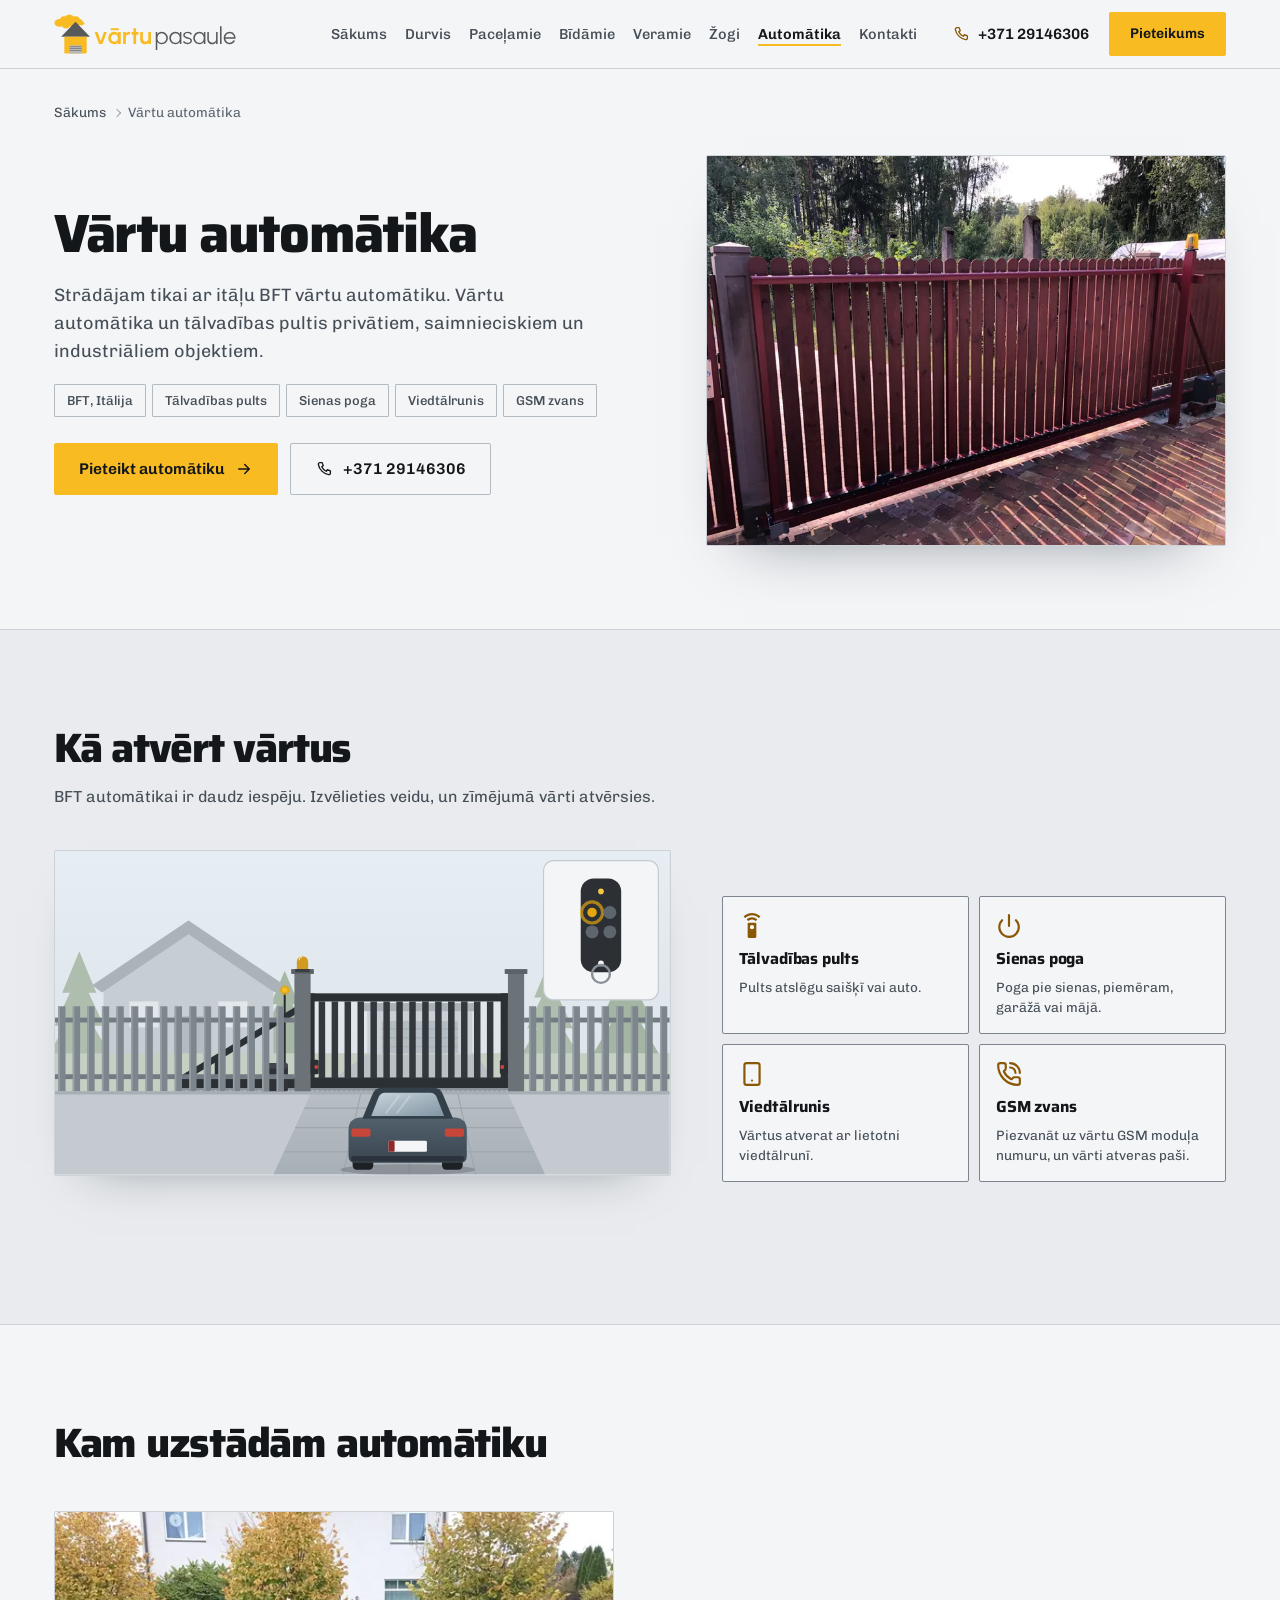
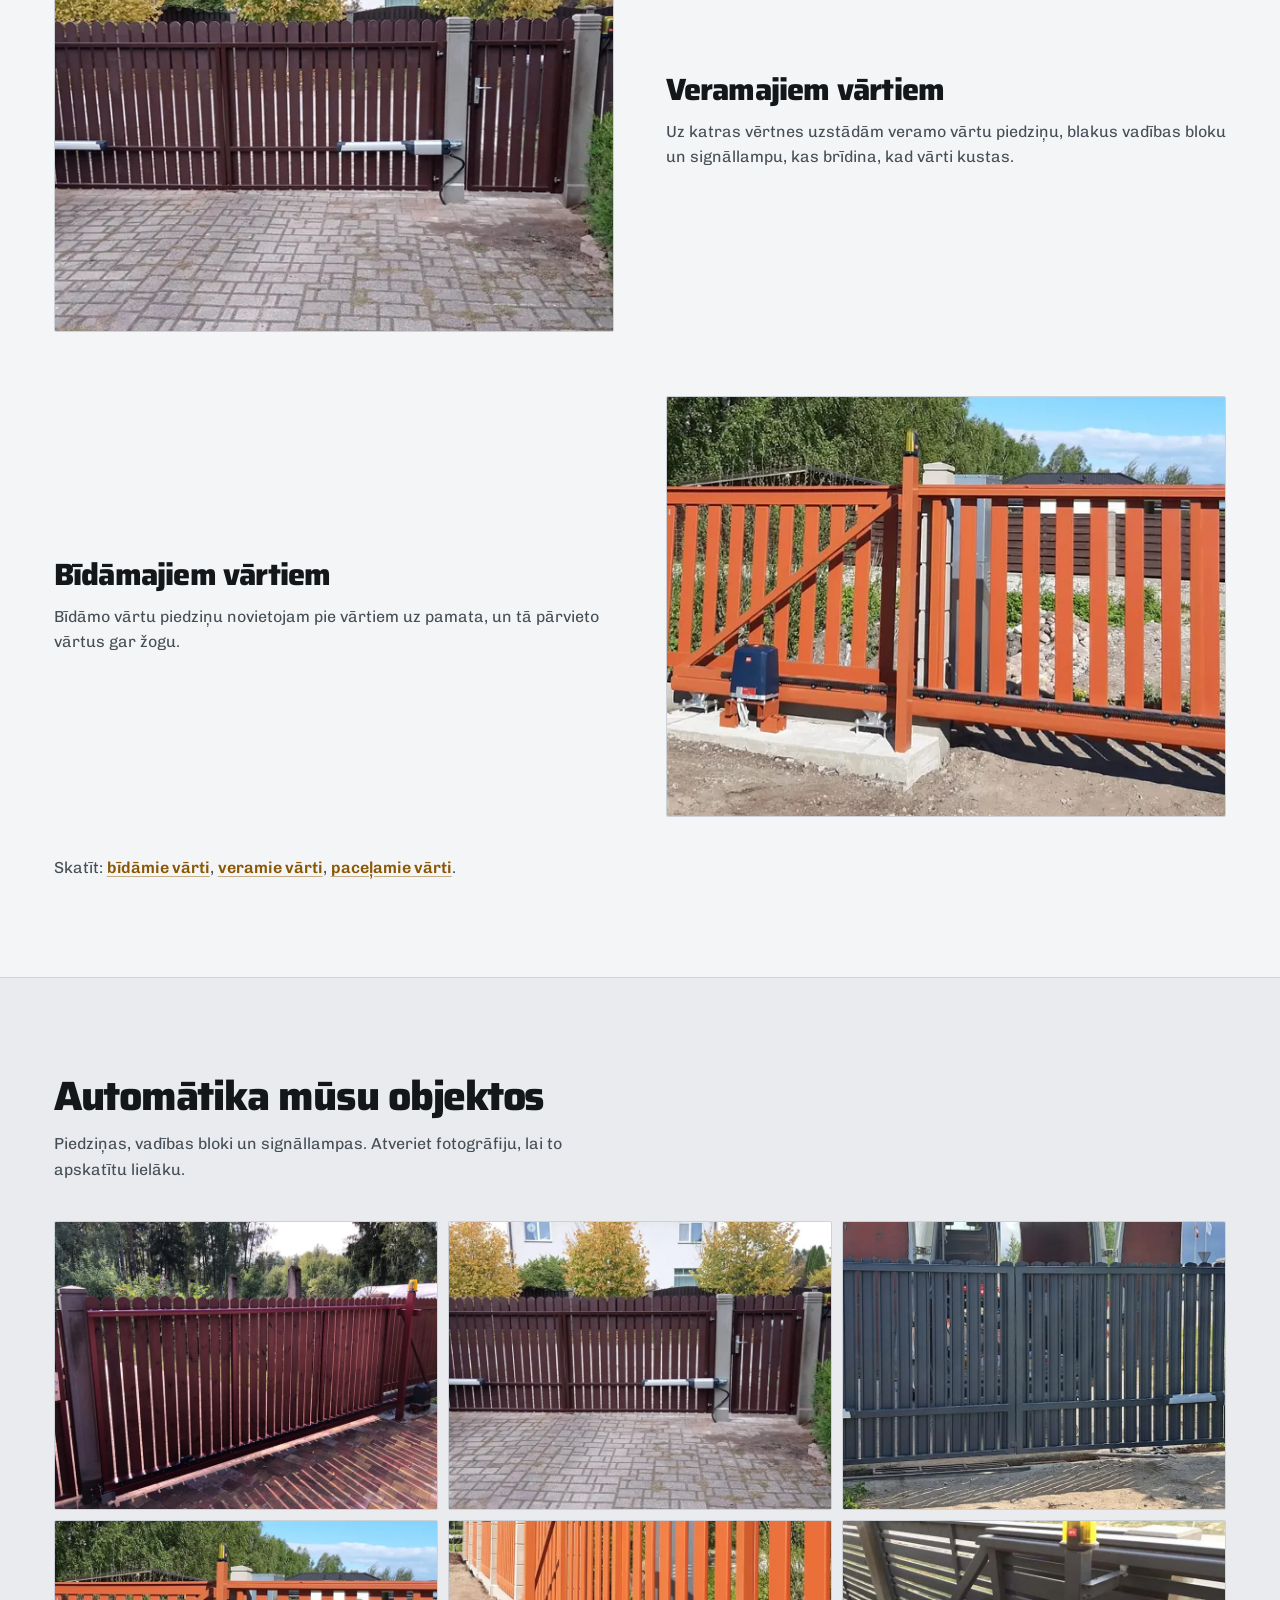
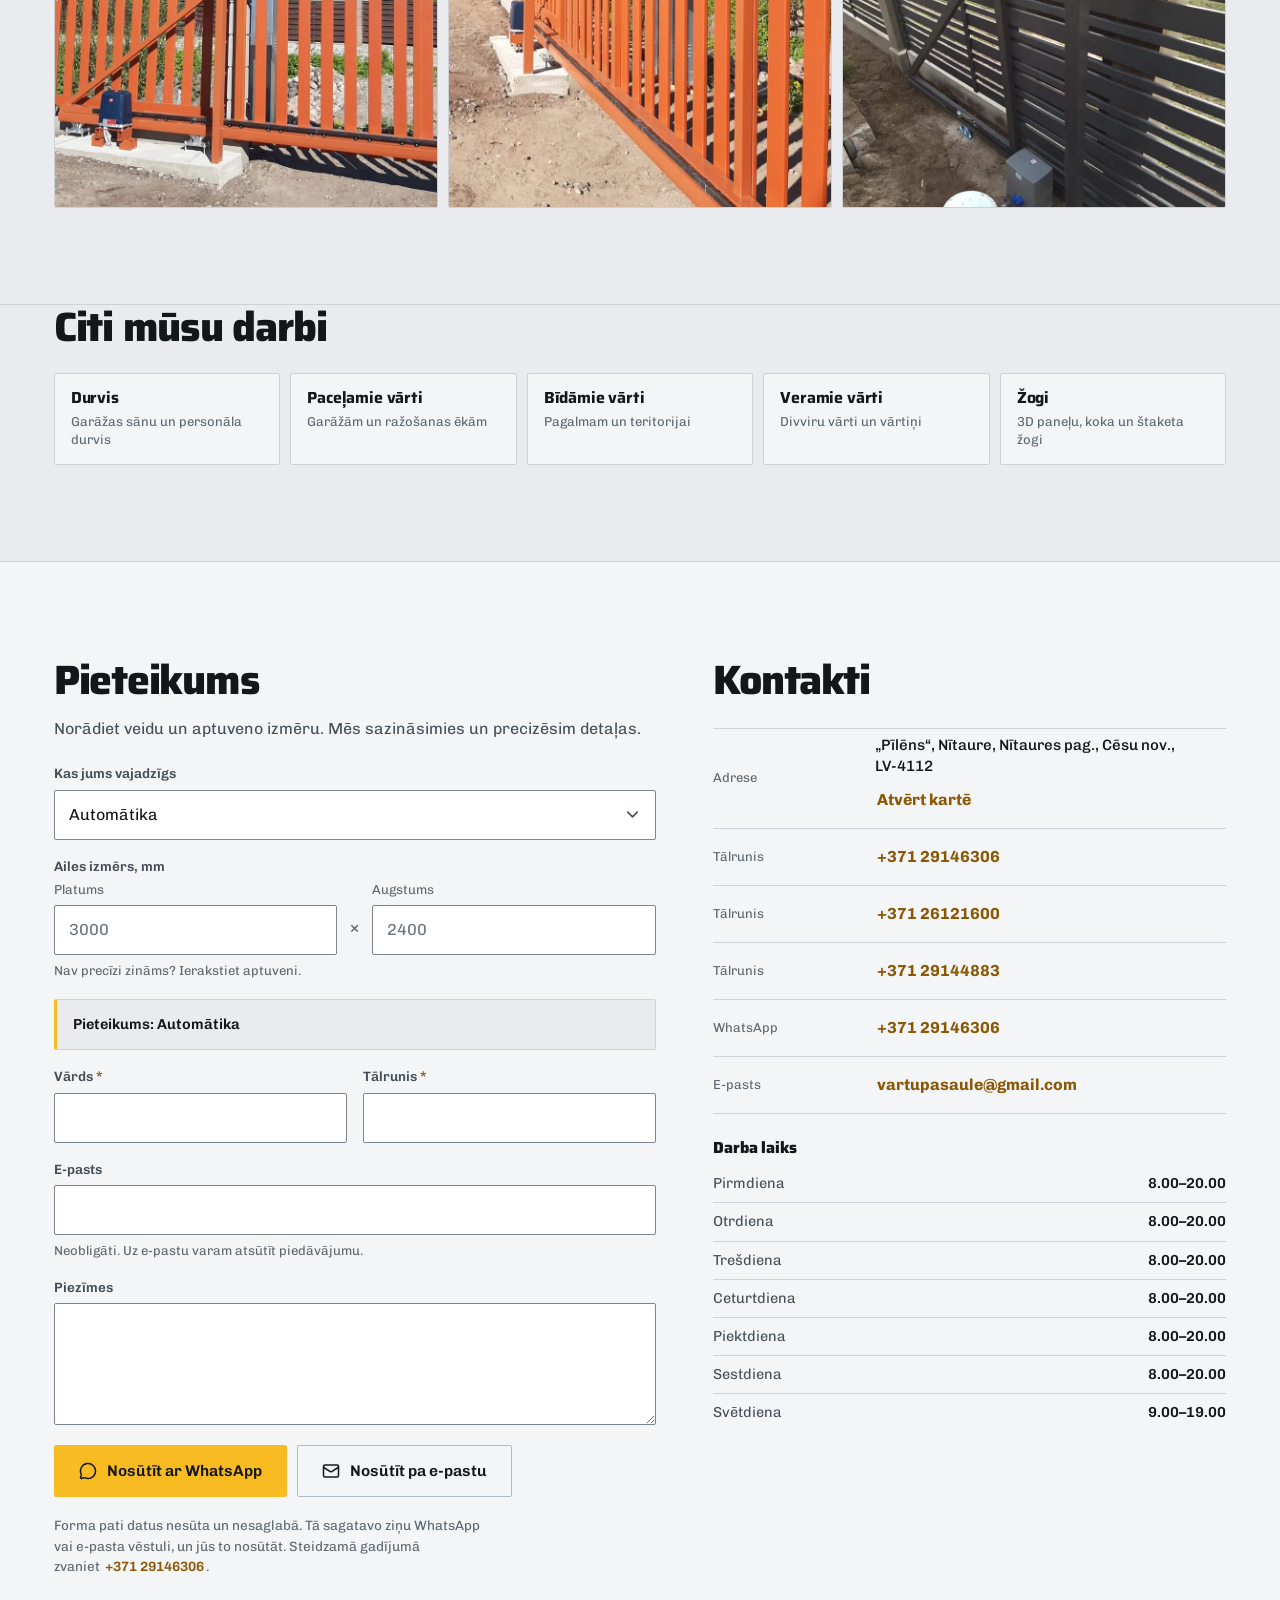
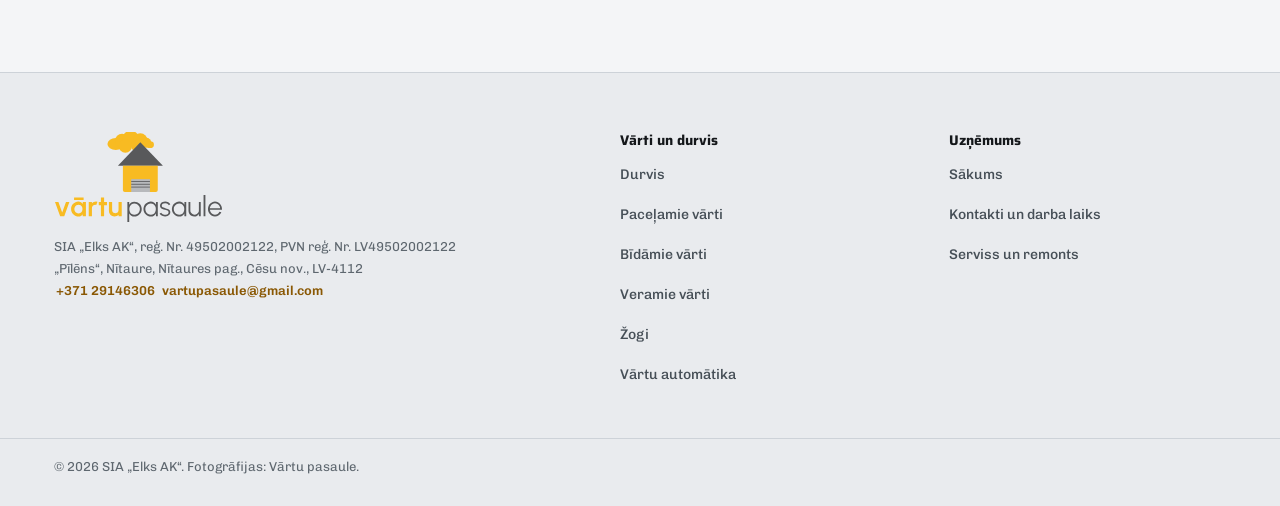
==== commit e7280cde: "Labojumi pec parbaudes: horizontals logo, Sakums izvelne, e-pasts paslepts, RAL 9001 - galvene: hori" ====
--- a/automatika/index.html
+++ b/automatika/index.html
@@ -34,11 +34,11 @@
 <header class="hdr">
   <div class="hdr__in">
     <a class="brand" href="../">
-      <img class="brand__logo" src="../assets/logo.svg" width="102" height="54" alt="Vārtu pasaule, uz sākumlapu">
+      <img class="brand__logo" src="../assets/logo-h.svg" width="182" height="40" alt="Vārtu pasaule, uz sākumlapu">
       <span class="brand__sub">SIA „Elks AK“<br>kopš 1992</span>
     </a>
     <nav class="nav" aria-label="Galvenā navigācija">
-      <a href="../durvis/">Durvis</a><a href="../pacelamie-varti/">Paceļamie</a><a href="../bidamie-varti/">Bīdāmie</a><a href="../veramie-varti/">Veramie</a><a href="../zogi/">Žogi</a><a href="../automatika/" aria-current="page">Automātika</a><a href="../kontakti/">Kontakti</a>
+      <a href="../">Sākums</a><a href="../durvis/">Durvis</a><a href="../pacelamie-varti/">Paceļamie</a><a href="../bidamie-varti/">Bīdāmie</a><a href="../veramie-varti/">Veramie</a><a href="../zogi/">Žogi</a><a href="../automatika/" aria-current="page">Automātika</a><a href="../kontakti/">Kontakti</a>
     </nav>
     <div class="hdr__act">
       <a class="tel" href="tel:+37129146306" aria-label="Zvanīt +371 29146306"><svg viewBox="0 0 24 24" fill="none" stroke="currentColor" stroke-width="1.8" stroke-linecap="round" stroke-linejoin="round" aria-hidden="true" focusable="false"><path d="M6.5 3.5h3l1.5 4-2 1.5a12 12 0 0 0 6 6l1.5-2 4 1.5v3a2 2 0 0 1-2.2 2A16.5 16.5 0 0 1 4.5 5.7 2 2 0 0 1 6.5 3.5Z"/></svg><span class="tel__n">+371 29146306</span></a>
@@ -247,9 +247,10 @@
   <div class="wrap ask__in">
     <div class="ask__form">
       <h2 class="s-h" id="ask-h">Pieteikums</h2>
-      <p class="s-p">Norādiet veidu un aptuveno izmēru, un mēs sazināsimies, lai precizētu detaļas.</p>
+      <p class="s-p">Norādiet veidu un aptuveno izmēru. Mēs sazināsimies un precizēsim detaļas.</p>
       <p class="sr-only" id="frm-status" aria-live="polite" aria-atomic="true"></p>
       <form class="frm" id="frm" novalidate>
+        
         <input type="hidden" id="f-izvele" name="izvele" value="">
         <div class="fld">
           <label for="f-veids">Kas jums vajadzīgs</label>
@@ -291,14 +292,15 @@
           <button class="btn btn--hi btn--lg" type="submit" name="via" value="wa"><svg viewBox="0 0 24 24" fill="none" stroke="currentColor" stroke-width="2" stroke-linecap="round" stroke-linejoin="round" aria-hidden="true" focusable="false"><path d="M2.992 16.342a2 2 0 0 1 .094 1.167l-1.065 3.29a1 1 0 0 0 1.236 1.168l3.413-.998a2 2 0 0 1 1.099.092 10 10 0 1 0-4.777-4.719"/></svg>Nosūtīt ar WhatsApp</button>
           <button class="btn btn--lg" type="submit" name="via" value="mail"><svg viewBox="0 0 24 24" fill="none" stroke="currentColor" stroke-width="2" stroke-linecap="round" stroke-linejoin="round" aria-hidden="true" focusable="false"><path d="m22 7-8.991 5.727a2 2 0 0 1-2.009 0L2 7"/><rect width="20" height="16" x="2" y="4" rx="2"/></svg>Nosūtīt pa e-pastu</button>
         </div>
-        <p class="frm__note">Forma pati datus nesūta un nesaglabā. Tā sagatavo ziņu WhatsApp vai e-pasta vēstuli, un jūs to nosūtāt. Steidzami? Zvaniet <a class="lnk" href="tel:+37129146306">+371 29146306</a>.</p>
+        <p class="err" id="e-send" hidden></p>
+        <p class="frm__note">Forma pati datus nesūta un nesaglabā. Tā sagatavo ziņu WhatsApp vai e-pasta vēstuli, un jūs to nosūtāt. Steidzamā gadījumā zvaniet <a class="lnk" href="tel:+37129146306">+371&nbsp;29146306</a>.</p>
       </form>
       <div class="done" id="done" hidden role="status">
-        <p class="done__t" id="done-t">Ziņa sagatavota.</p>
+        <p class="done__t" id="done-t">Ziņa sagatavota</p>
         <p class="done__p" id="done-p"></p>
         <p class="done__links">
           <a class="lnk" href="tel:+37129146306">+371 29146306</a>
-          <a class="lnk" href="mailto:vartupasaule@gmail.com">vartupasaule@gmail.com</a>
+          <a class="lnk" data-m="bW9jLmxpYW1nQGVsdWFzYXB1dHJhdg==">vartupasaule[at]gmail.com</a>
         </p>
         <button class="btn btn--sm" type="button" id="again">Labot pieteikumu</button>
       </div>
@@ -309,7 +311,7 @@
         <div><dt>Adrese</dt><dd>„Pīlēns“, Nītaure, Nītaures pag., Cēsu nov., <span class="nw">LV-4112</span><br><a class="lnk" href="https://www.google.com/maps/search/?api=1&query=57.06975%2C25.19161" rel="noopener" target="_blank">Atvērt kartē<span class="sr-only"> (atveras jaunā cilnē)</span></a></dd></div>
         <div><dt>Tālrunis</dt><dd><a class="lnk" href="tel:+37129146306">+371 29146306</a></dd></div><div><dt>Tālrunis</dt><dd><a class="lnk" href="tel:+37126121600">+371 26121600</a></dd></div><div><dt>Tālrunis</dt><dd><a class="lnk" href="tel:+37129144883">+371 29144883</a></dd></div>
         <div><dt>WhatsApp</dt><dd><a class="lnk" href="https://wa.me/37129146306" rel="noopener" target="_blank"><span class="sr-only">WhatsApp </span>+371 29146306<span class="sr-only"> (atveras jaunā cilnē)</span></a></dd></div>
-        <div><dt>E-pasts</dt><dd><a class="lnk" href="mailto:vartupasaule@gmail.com">vartupasaule@gmail.com</a></dd></div>
+        <div><dt>E-pasts</dt><dd><a class="lnk" data-m="bW9jLmxpYW1nQGVsdWFzYXB1dHJhdg==">vartupasaule[at]gmail.com</a></dd></div>
       </dl>
       <div class="hours">
         <h3 class="hours__h">Darba laiks</h3>
@@ -325,7 +327,7 @@
       <p class="ftr__brand"><img src="../assets/logo.svg" width="170" height="90" alt="Vārtu pasaule"></p>
       <p class="ftr__req">SIA „Elks AK“, reģ. Nr.&nbsp;49502002122, PVN reģ. Nr.&nbsp;LV49502002122</p>
       <p class="ftr__req">„Pīlēns“, Nītaure, Nītaures pag., Cēsu nov., <span class="nw">LV-4112</span></p>
-      <p class="ftr__req"><a class="lnk" href="tel:+37129146306">+371 29146306</a> <a class="lnk" href="mailto:vartupasaule@gmail.com">vartupasaule@gmail.com</a></p>
+      <p class="ftr__req"><a class="lnk" href="tel:+37129146306">+371 29146306</a> <a class="lnk" data-m="bW9jLmxpYW1nQGVsdWFzYXB1dHJhdg==">vartupasaule[at]gmail.com</a></p>
     </div>
     <div>
       <p class="ftr__h">Vārti un durvis</p>
@@ -377,7 +379,6 @@
    "vatID": "LV49502002122",
    "taxID": "49502002122",
    "telephone": "+37129146306",
-   "email": "vartupasaule@gmail.com",
    "address": {
     "@type": "PostalAddress",
     "streetAddress": "\"Pīlēns\", Nītaures pagasts",
--- a/assets/css/style.css
+++ b/assets/css/style.css
@@ -136,7 +136,13 @@
   min-height:var(--hdr-h);display:flex;align-items:center;gap:clamp(12px,2vw,32px);
 }
 .brand{display:flex;align-items:center;gap:12px;min-height:44px;text-decoration:none;flex:0 1 auto;min-width:0}
-.brand__logo{height:52px;width:auto;flex:0 0 auto}
+.brand__logo{height:40px;width:auto;flex:0 0 auto}
+@media (max-width:1180px){.brand__logo{height:44px}}
+@media (max-width:760px){.brand__logo{height:32px}}
+/* with the horizontal logo and eight menu items the company line has no room next to the desktop menu */
+@media (min-width:1181px){.brand__sub{display:none}}
+@media (min-width:1181px) and (max-width:1279px){.hdr .nav{gap:12px}}
+@media (max-width:340px){.hdr__act .tel{display:none}}
 .brand__sub{font:500 11.5px/1.35 var(--f-b);color:var(--ink-3);white-space:nowrap;padding-left:12px;border-left:1px solid var(--line)}
 
 .nav{display:flex;align-items:center;gap:clamp(10px,1.4vw,24px);margin-inline-start:auto}
@@ -190,7 +196,7 @@
   .tel svg{width:21px;height:21px;flex-basis:21px}
   .hdr__cta{padding:11px 12px;font-size:13.5px}
 }
-@media (max-width:380px){.brand__logo{height:44px}.hdr__cta{padding:11px 10px;font-size:13px}}
+@media (max-width:380px){.brand__logo{height:28px}.hdr__cta{padding:11px 10px;font-size:13px}}
 
 /* ============================ BREADCRUMBS =============================== */
 .crumbs{padding-top:clamp(14px,2vw,22px)}
@@ -433,7 +439,7 @@
   /* on phones the drawing stays under the header while the options scroll past */
   .pick__stage{position:sticky;top:var(--hdr-h);z-index:3;padding:8px;box-shadow:0 10px 18px -14px rgba(0,0,0,.4)}
   .pick__svg{max-height:30svh;width:auto;max-width:100%;margin:0 auto}
-  .pick__cap{margin-top:6px;font-size:13px;white-space:nowrap;overflow:hidden;text-overflow:ellipsis}
+  .pick__cap{margin-top:6px;font-size:13px;line-height:1.4;min-height:2.8em;display:-webkit-box;-webkit-box-orient:vertical;-webkit-line-clamp:2;overflow:hidden}
 }
 
 /* ============================ AUTOMATION: WAYS TO OPEN ================== */
@@ -611,3 +617,6 @@
   html{scroll-behavior:auto}
   *,*::before,*::after{animation-duration:.001ms!important;animation-iteration-count:1!important;transition-duration:.001ms!important}
 }
+
+/* enquiry form on the company server: bot trap field, never shown */
+.hp{position:absolute;left:-10000px;width:1px;height:1px;overflow:hidden}
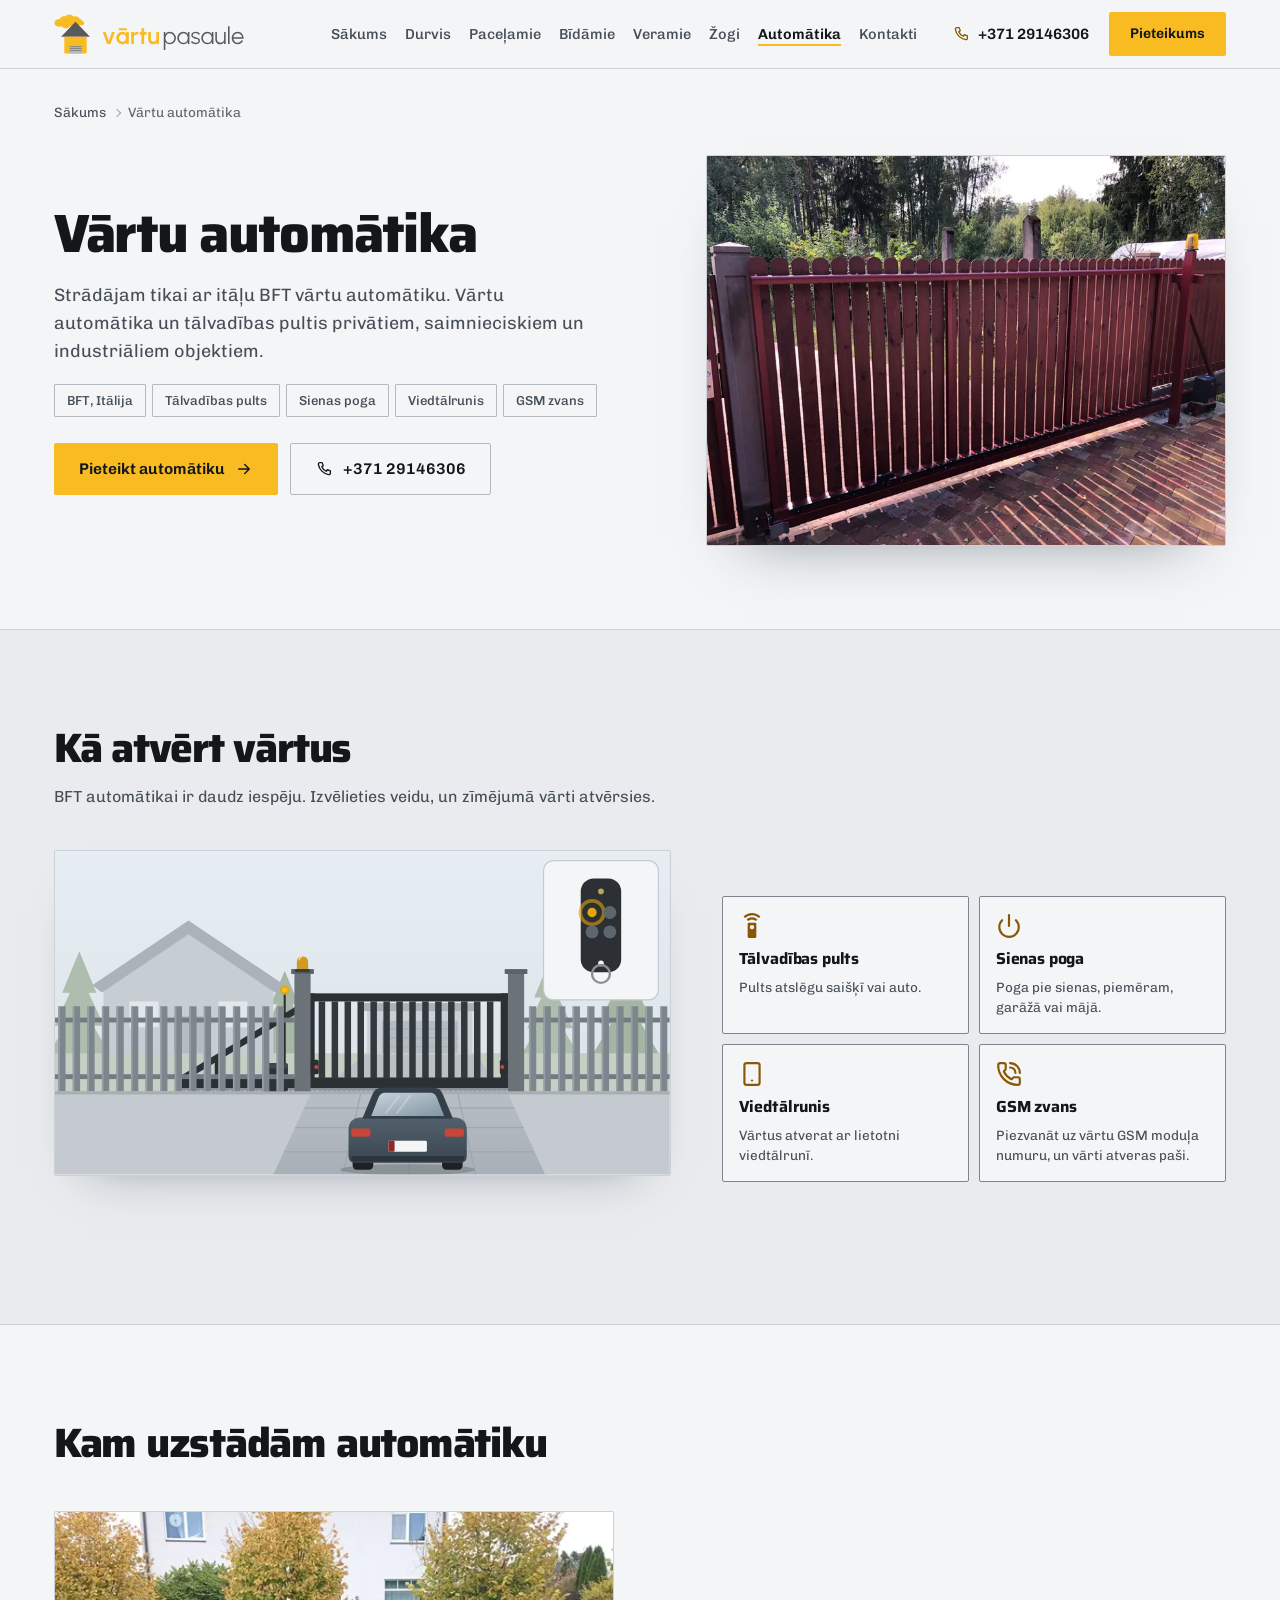
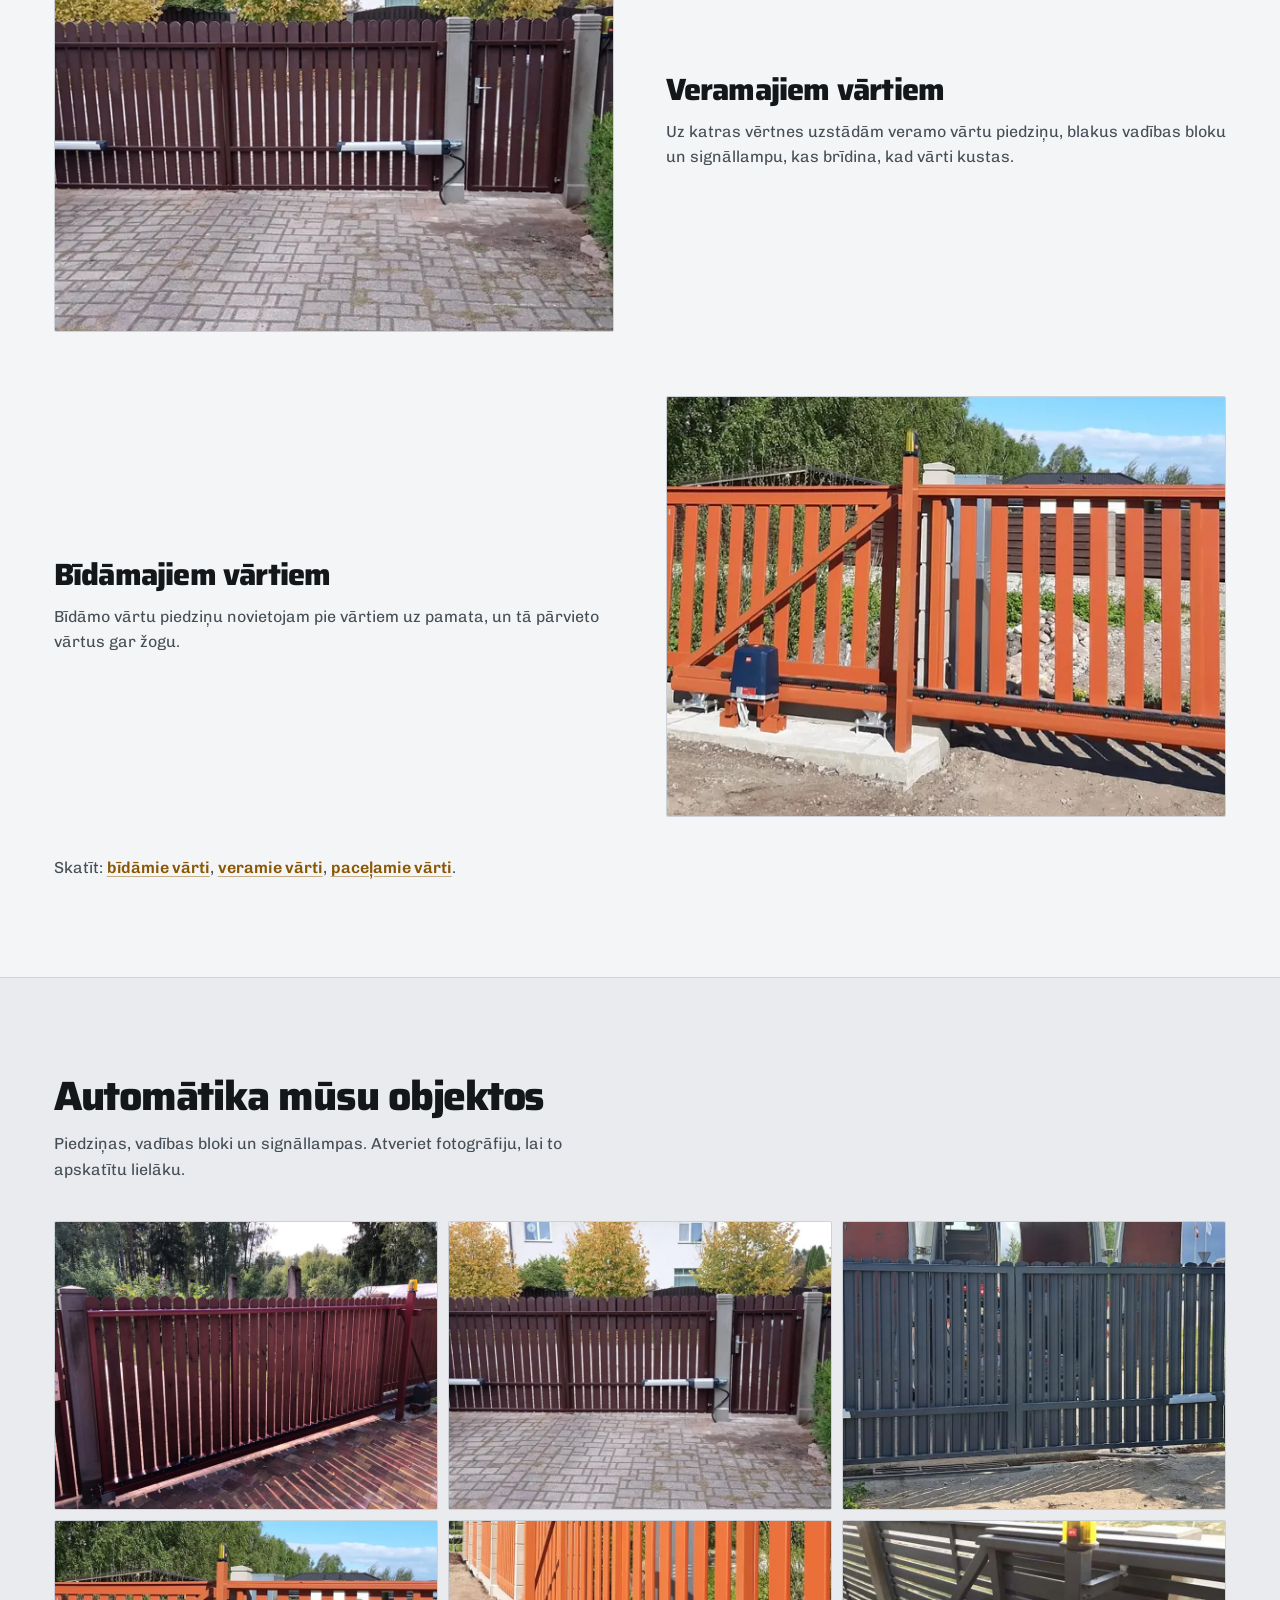
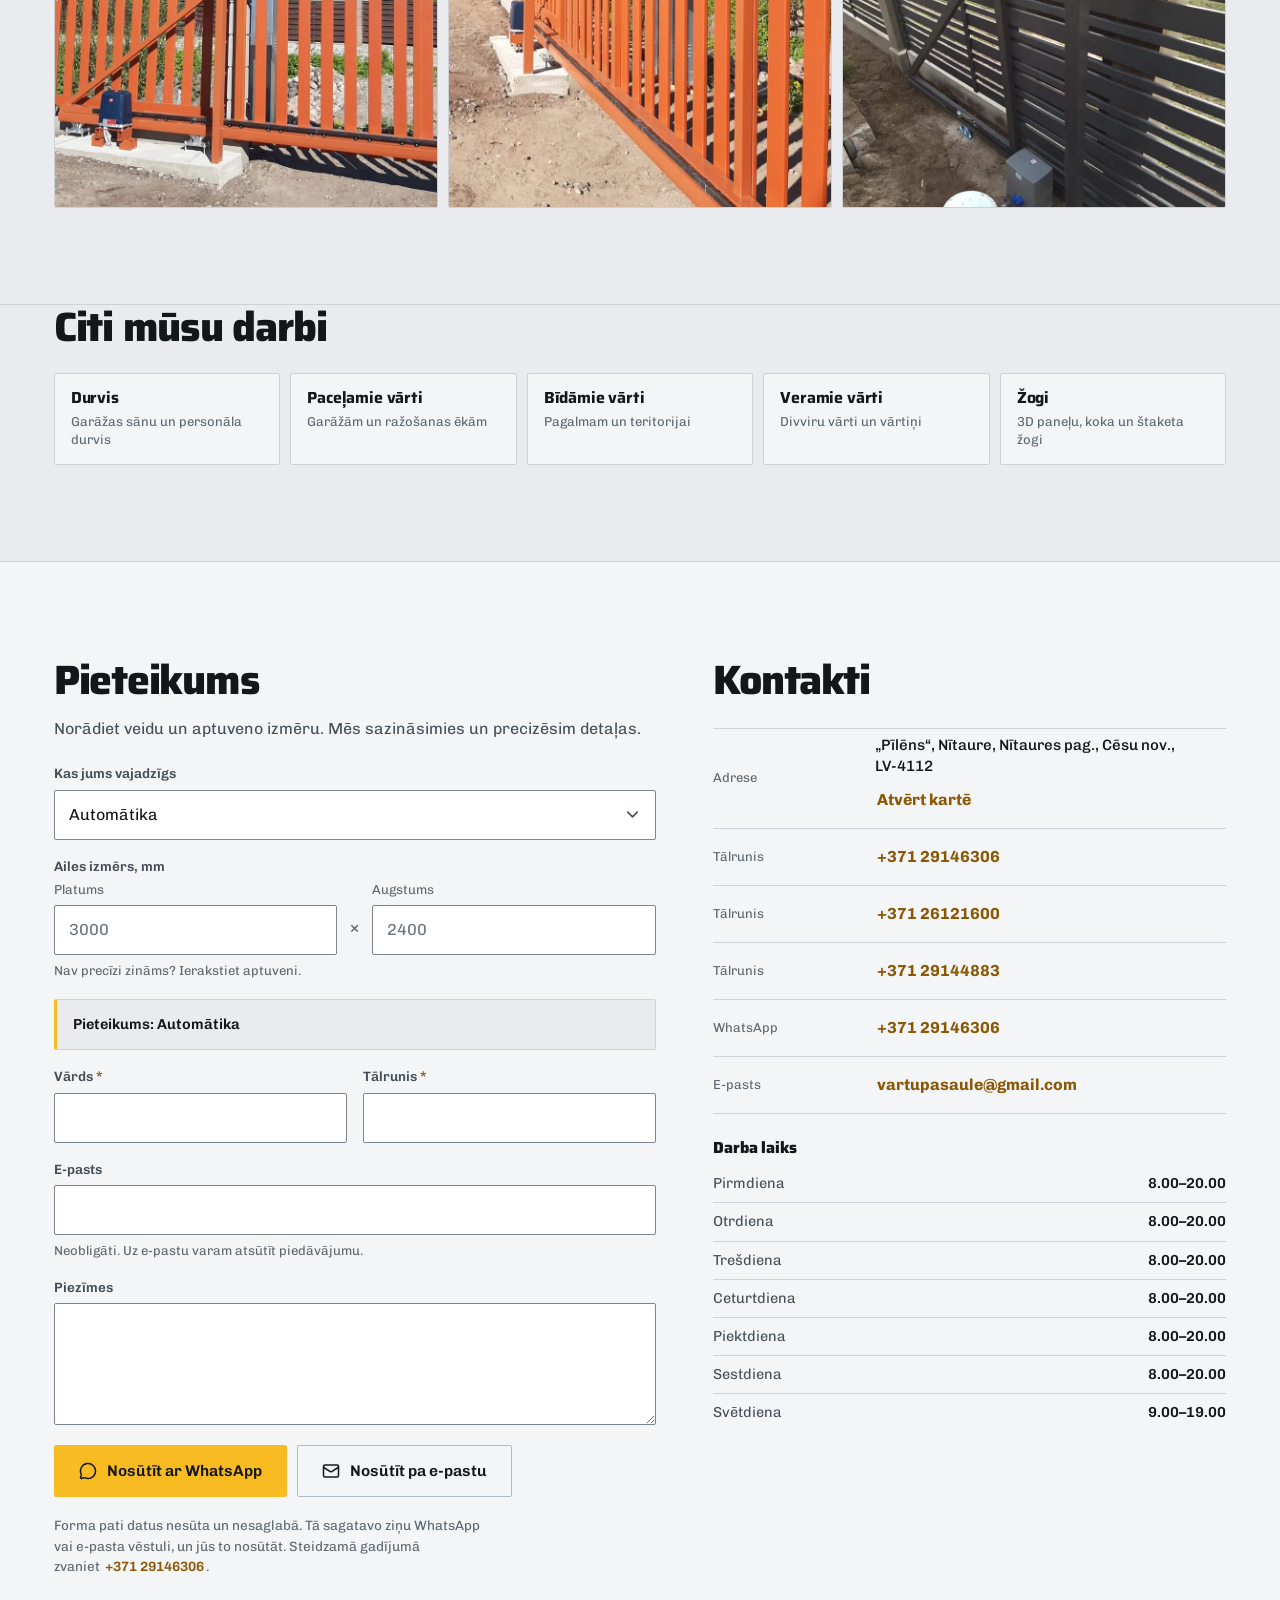
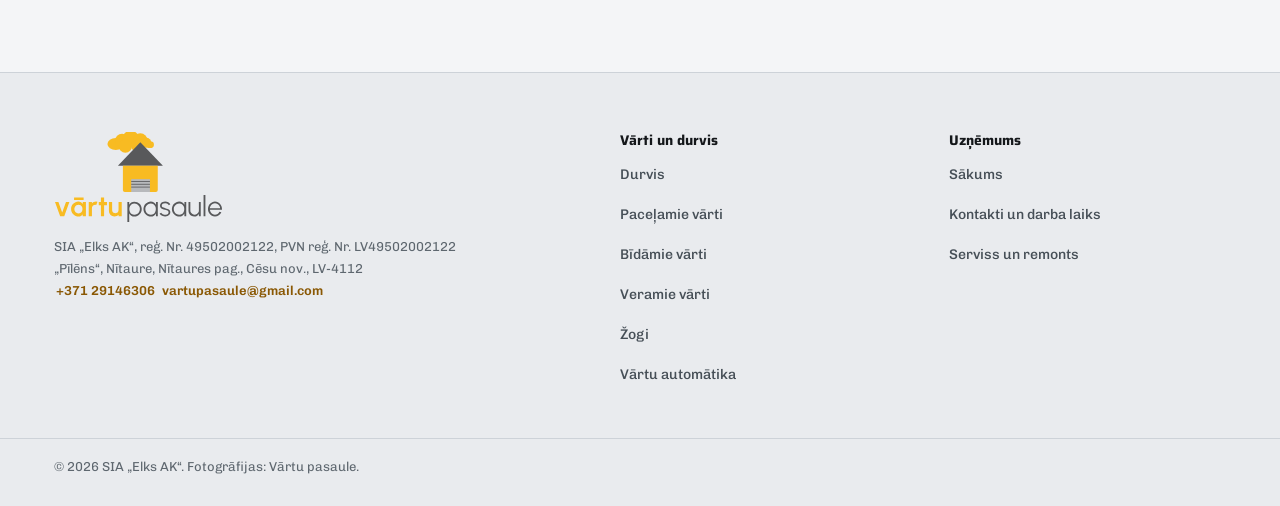
==== commit 87dbbd59: "Logo: vairāk vietas starp māju un uzrakstu Co-Authored-By: Claude Opus 5 <noreply@anthropic.com>" ====
--- a/automatika/index.html
+++ b/automatika/index.html
@@ -34,7 +34,7 @@
 <header class="hdr">
   <div class="hdr__in">
     <a class="brand" href="../">
-      <img class="brand__logo" src="../assets/logo-h.svg" width="182" height="40" alt="Vārtu pasaule, uz sākumlapu">
+      <img class="brand__logo" src="../assets/logo-h.svg" width="190" height="40" alt="Vārtu pasaule, uz sākumlapu">
       <span class="brand__sub">SIA „Elks AK“<br>kopš 1992</span>
     </a>
     <nav class="nav" aria-label="Galvenā navigācija">
--- a/assets/css/style.css
+++ b/assets/css/style.css
@@ -138,7 +138,7 @@
 .brand{display:flex;align-items:center;gap:12px;min-height:44px;text-decoration:none;flex:0 1 auto;min-width:0}
 .brand__logo{height:40px;width:auto;flex:0 0 auto}
 @media (max-width:1180px){.brand__logo{height:44px}}
-@media (max-width:760px){.brand__logo{height:32px}}
+@media (max-width:760px){.brand__logo{height:31px}}
 /* with the horizontal logo and eight menu items the company line has no room next to the desktop menu */
 @media (min-width:1181px){.brand__sub{display:none}}
 @media (min-width:1181px) and (max-width:1279px){.hdr .nav{gap:12px}}
@@ -196,7 +196,7 @@
   .tel svg{width:21px;height:21px;flex-basis:21px}
   .hdr__cta{padding:11px 12px;font-size:13.5px}
 }
-@media (max-width:380px){.brand__logo{height:28px}.hdr__cta{padding:11px 10px;font-size:13px}}
+@media (max-width:380px){.brand__logo{height:26px}.hdr__cta{padding:11px 10px;font-size:13px}}
 
 /* ============================ BREADCRUMBS =============================== */
 .crumbs{padding-top:clamp(14px,2vw,22px)}
@@ -620,3 +620,8 @@
 
 /* enquiry form on the company server: bot trap field, never shown */
 .hp{position:absolute;left:-10000px;width:1px;height:1px;overflow:hidden}
+/* result of a form post without JavaScript (send.php redirects to one of these anchors) */
+.nojs-msg{display:none;scroll-margin-top:calc(var(--hdr-h) + 16px);margin:0 0 16px;padding:12px 14px;border-left:4px solid var(--y);background:#fff;font-weight:600}
+.nojs-msg--err{border-left-color:#B3261E}
+.nojs-msg:target{display:block}
+.frm .btn[aria-disabled="true"]{opacity:.7;cursor:progress}
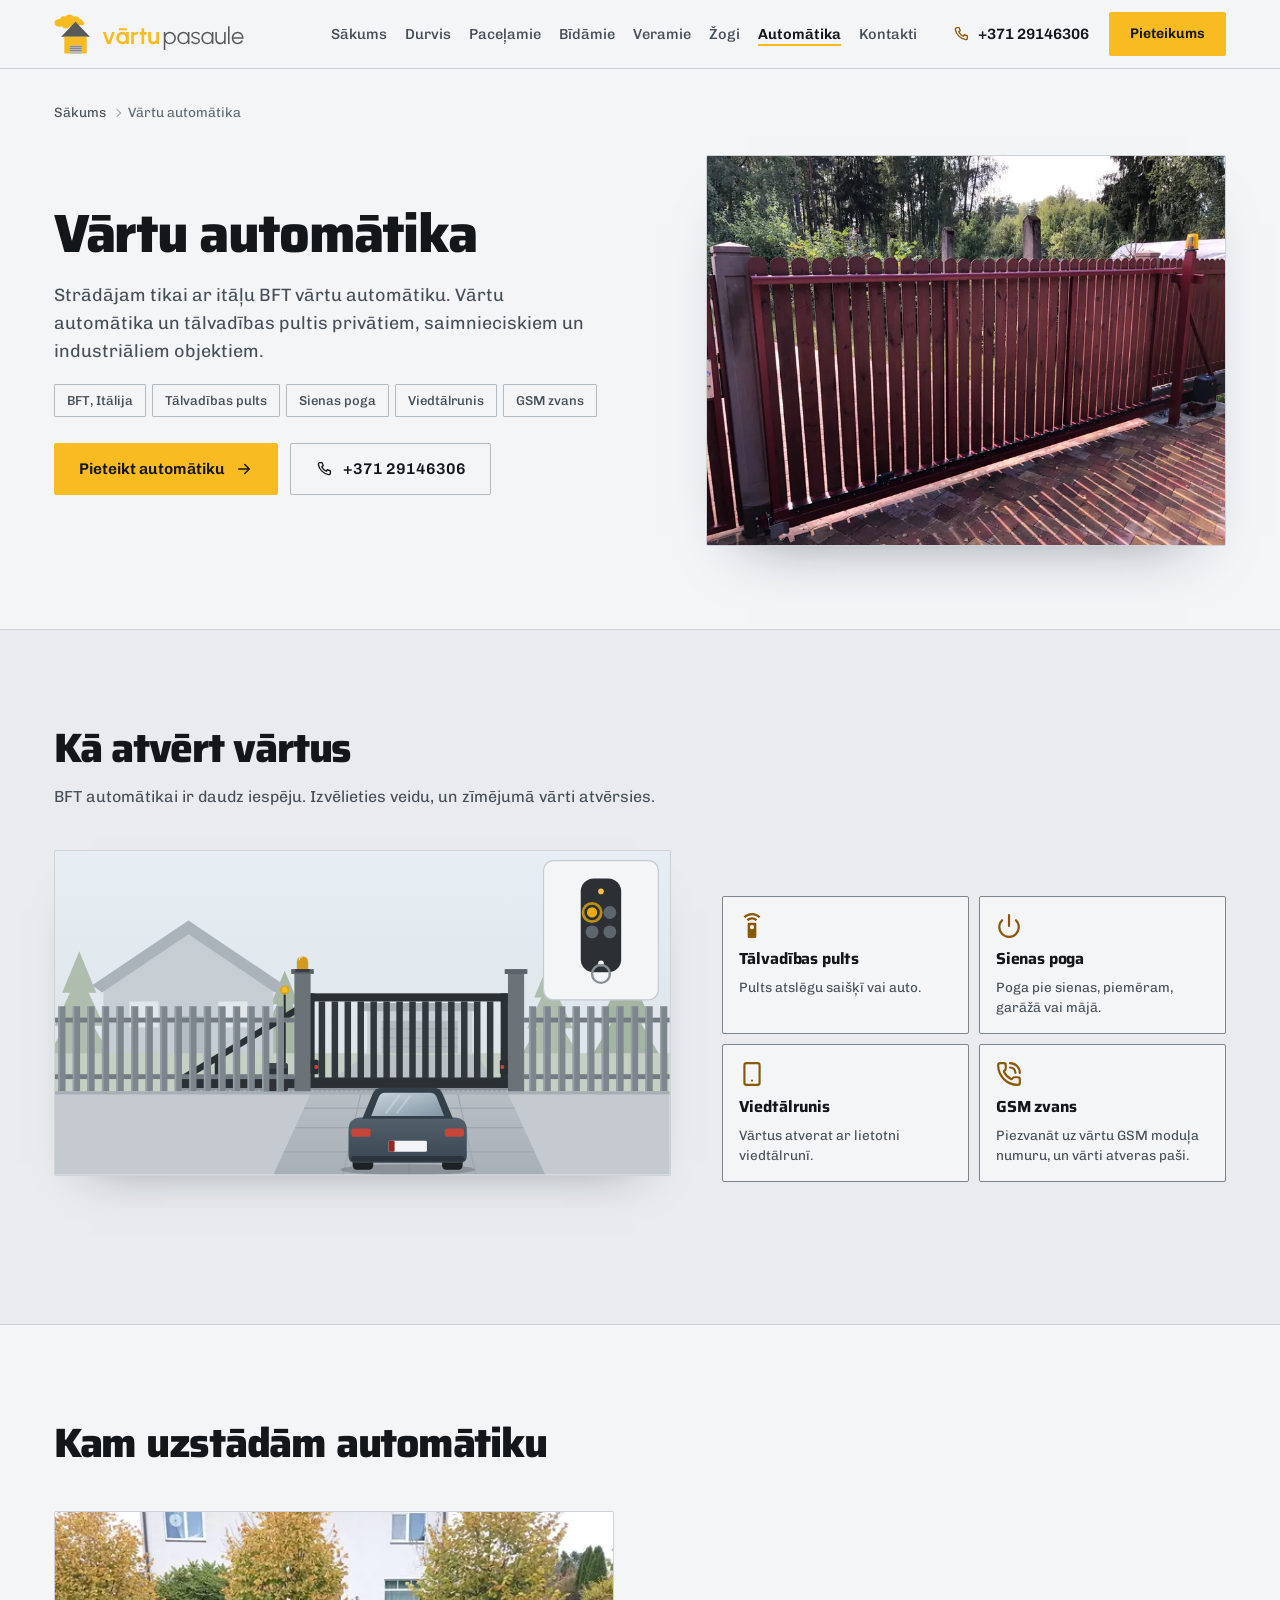
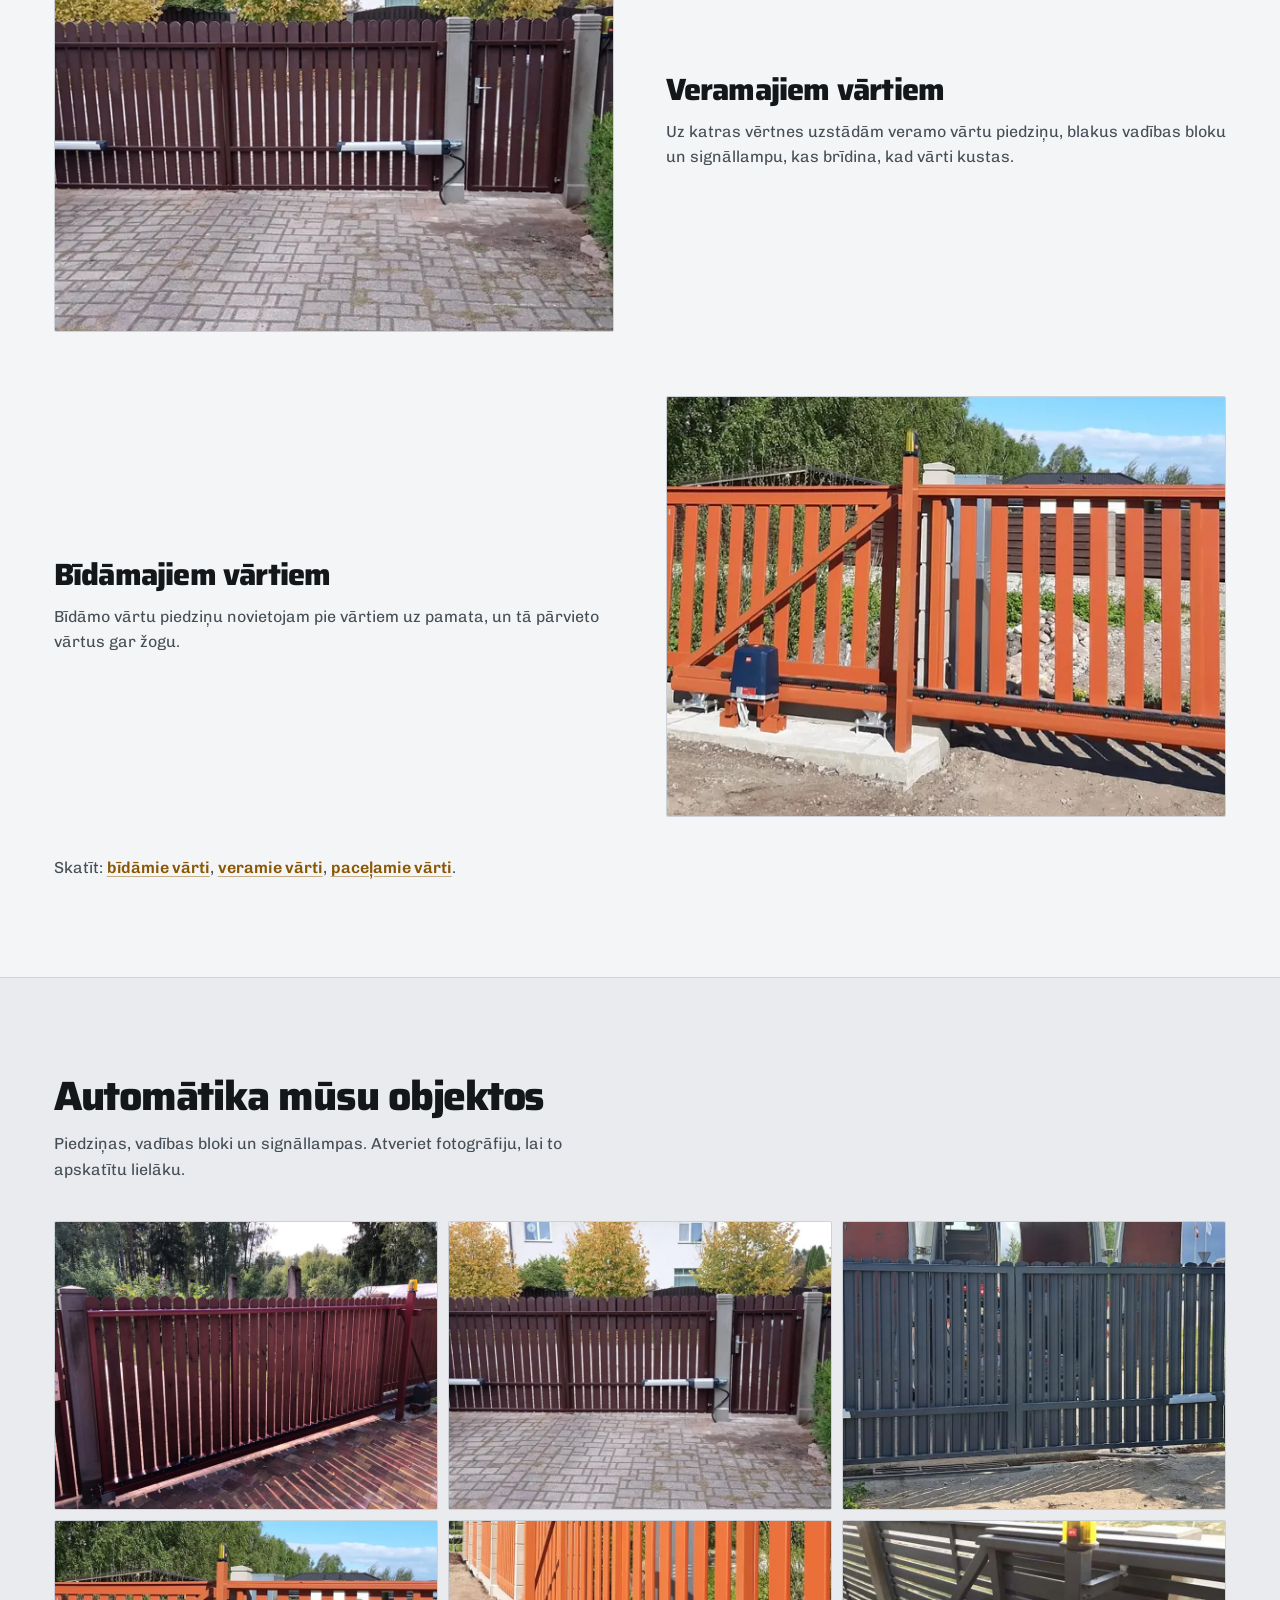
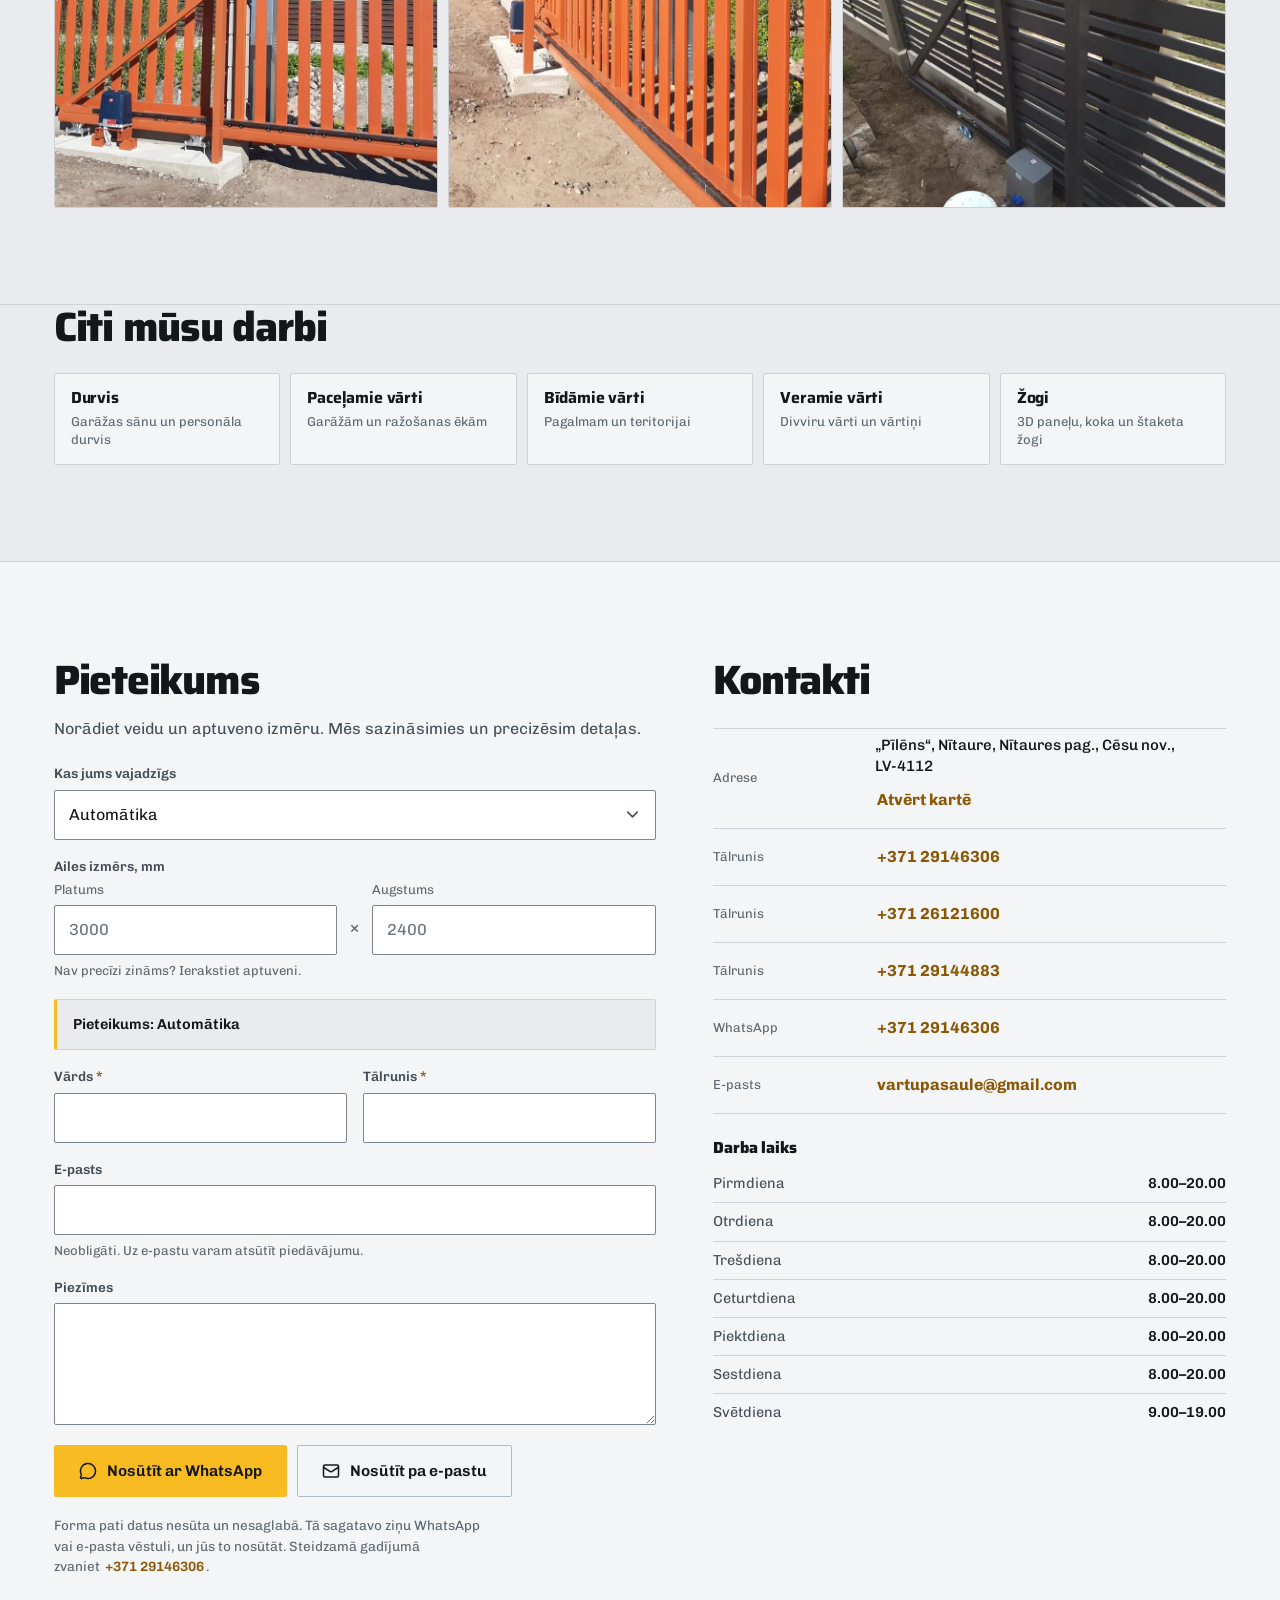
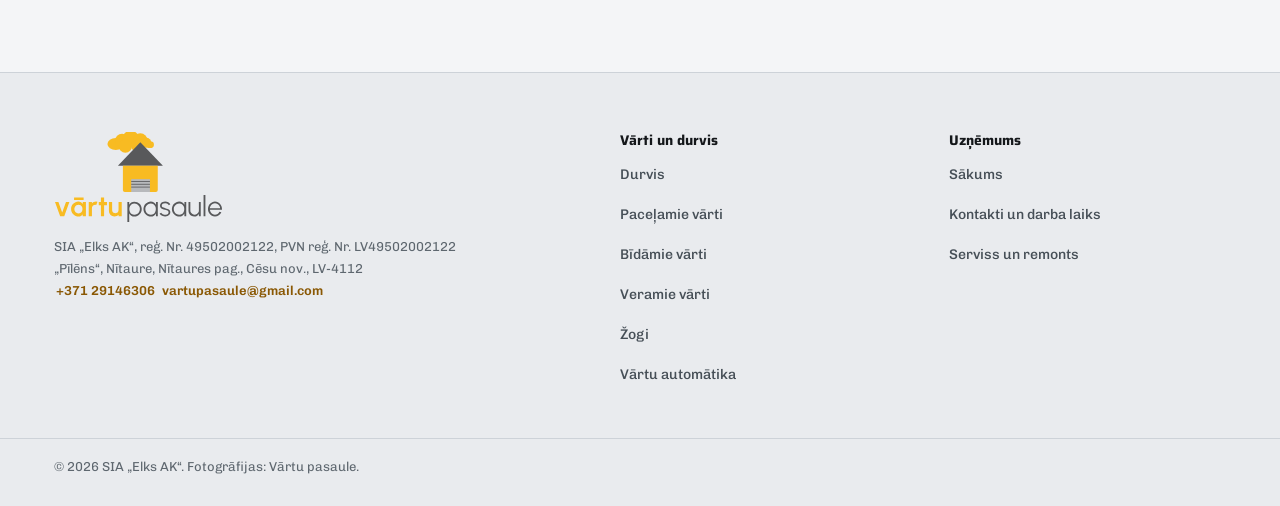
==== commit 56fba928: "Poga „Uz lapas augšu“ (Andris Lembergs, 16.09) Co-Authored-By: Claude Opus 5 <noreply@anthropic.com>" ====
--- a/automatika/index.html
+++ b/automatika/index.html
@@ -346,6 +346,7 @@
     <p>© 2026 SIA „Elks AK“. Fotogrāfijas: Vārtu pasaule.</p>
   </div>
 </footer>
+<button class="totop" type="button" id="totop" aria-label="Uz lapas augšu" hidden><svg viewBox="0 0 24 24" fill="none" stroke="currentColor" stroke-width="2" stroke-linecap="round" stroke-linejoin="round" aria-hidden="true" focusable="false"><path d="M12 19V5M6 11l6-6 6 6"/></svg></button>
 <dialog class="lb" id="lb" aria-label="Fotogrāfija">
   <div class="lb__bar">
     <p class="lb__n" aria-live="polite"></p>
--- a/assets/css/style.css
+++ b/assets/css/style.css
@@ -625,3 +625,16 @@
 .nojs-msg--err{border-left-color:#B3261E}
 .nojs-msg:target{display:block}
 .frm .btn[aria-disabled="true"]{opacity:.7;cursor:progress}
+
+/* back to the top: appears after one screen of scrolling (Andris Lembergs, 16.09) */
+.totop{
+  position:fixed;right:max(16px,env(safe-area-inset-right));bottom:max(16px,env(safe-area-inset-bottom));z-index:55;
+  display:grid;place-items:center;width:48px;height:48px;padding:0;border:1px solid var(--ink);border-radius:var(--r);
+  background:var(--y);color:var(--ink);cursor:pointer;box-shadow:0 6px 18px rgba(20,23,26,.18);
+  opacity:0;transform:translateY(12px);pointer-events:none;transition:opacity .25s var(--e-out),transform .25s var(--e-out);
+}
+.totop svg{width:22px;height:22px}
+.totop.is-on{opacity:1;transform:none;pointer-events:auto}
+.totop:focus-visible{outline:3px solid var(--ink);outline-offset:3px}
+@media (hover:hover) and (pointer:fine){.totop:hover{background:var(--y-2)}}
+@media (prefers-reduced-motion:reduce){.totop{transition:none}}
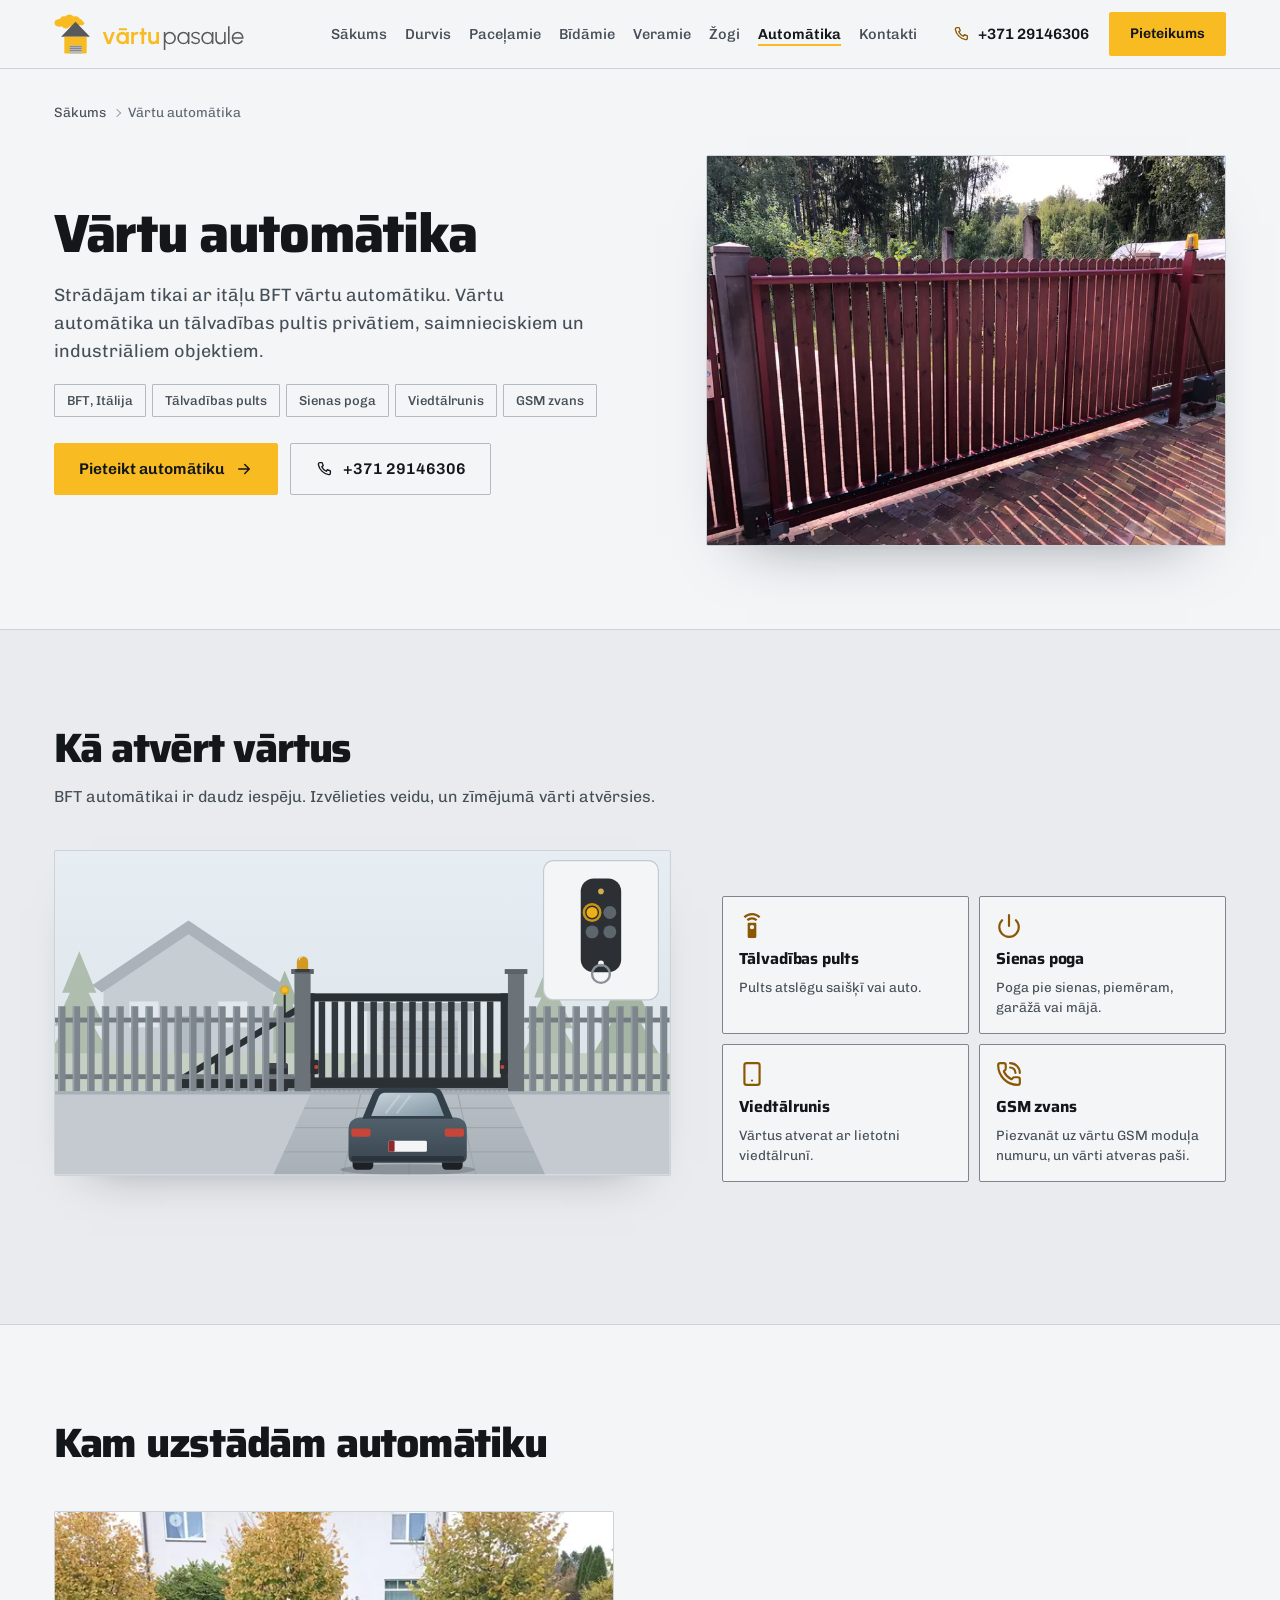
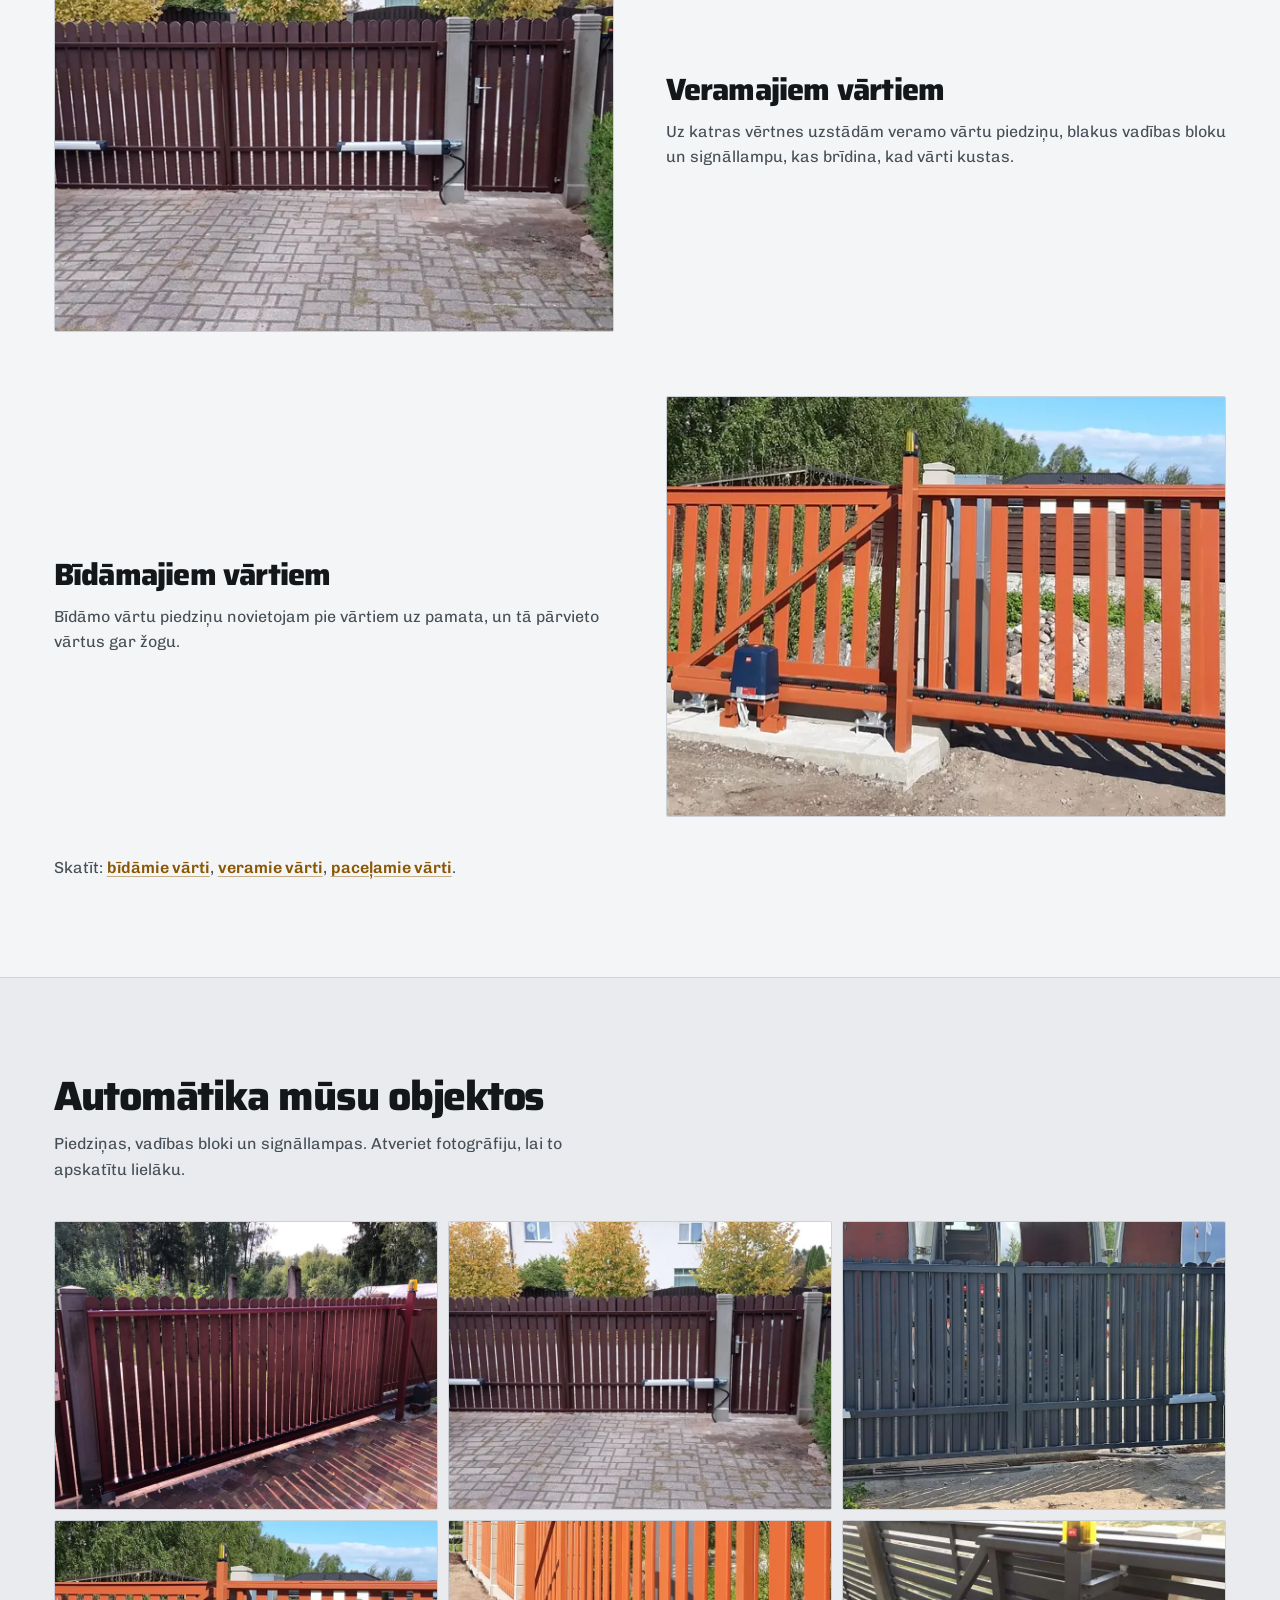
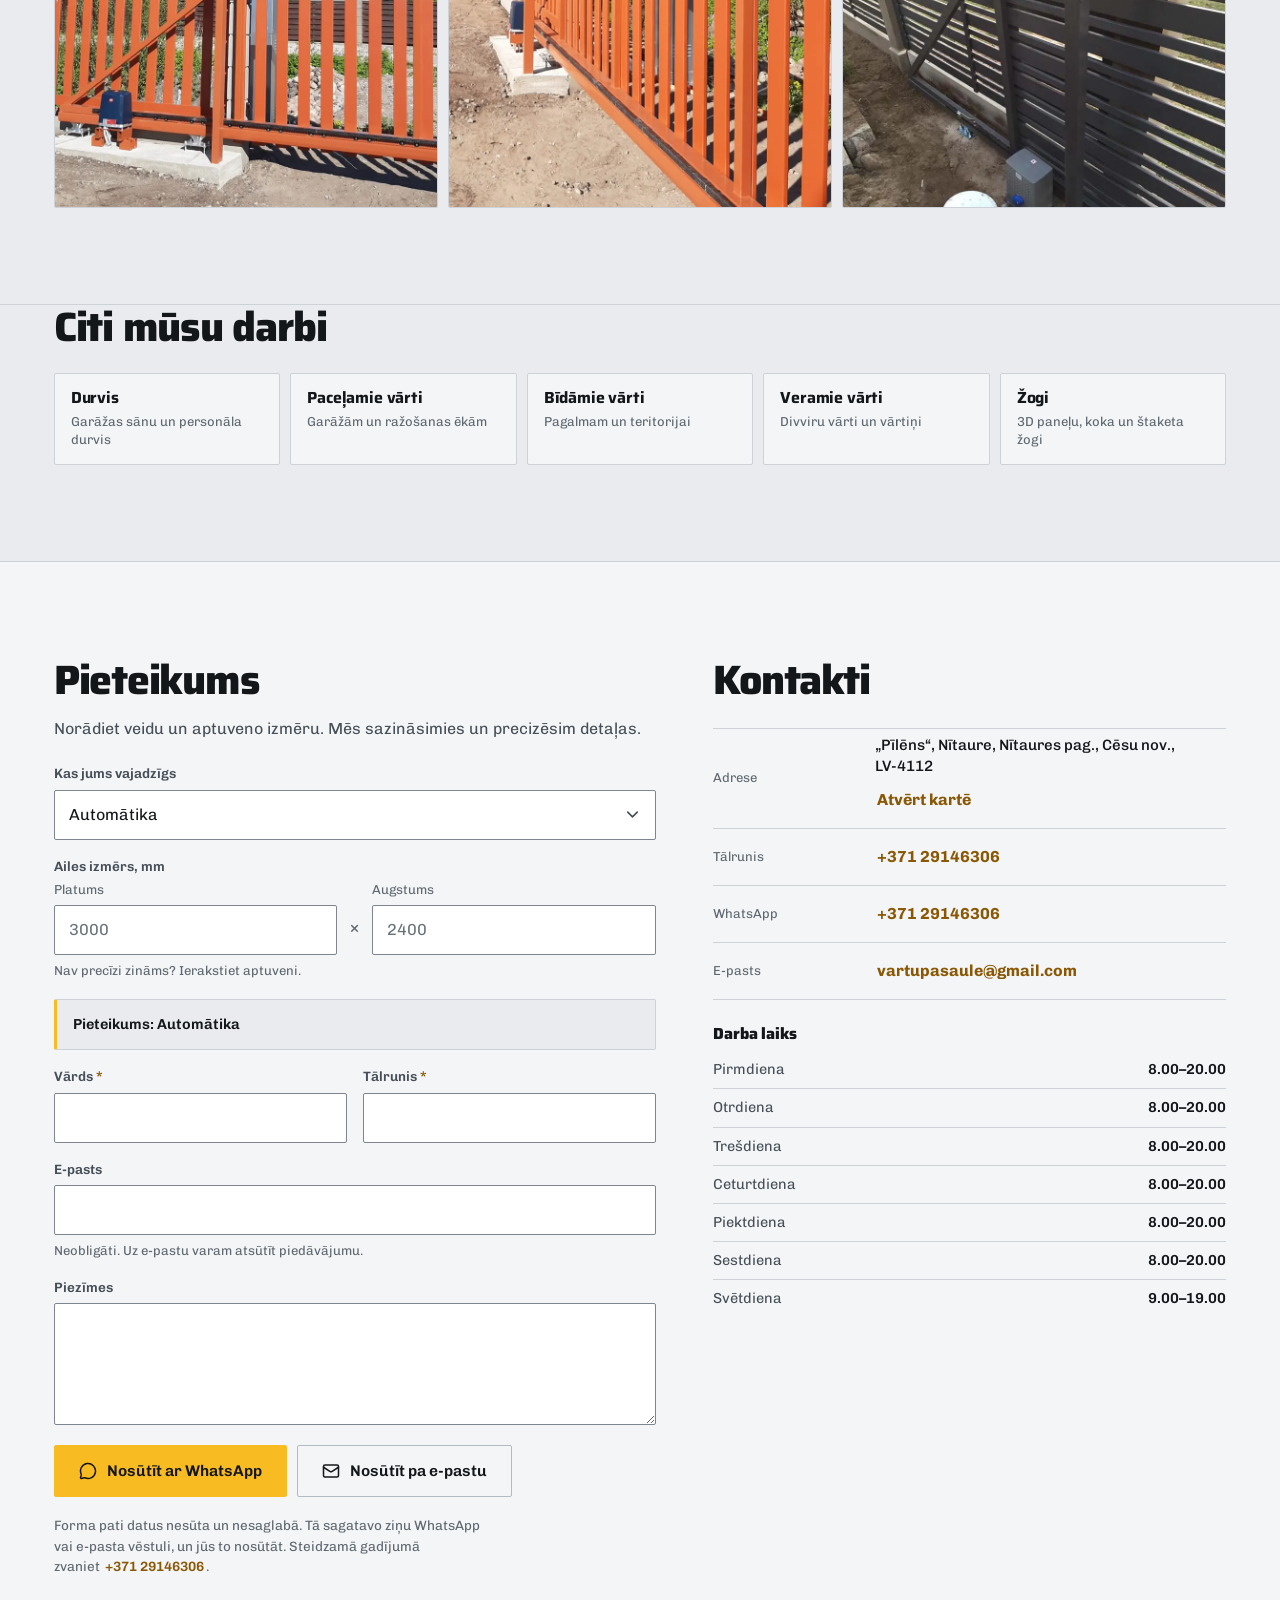
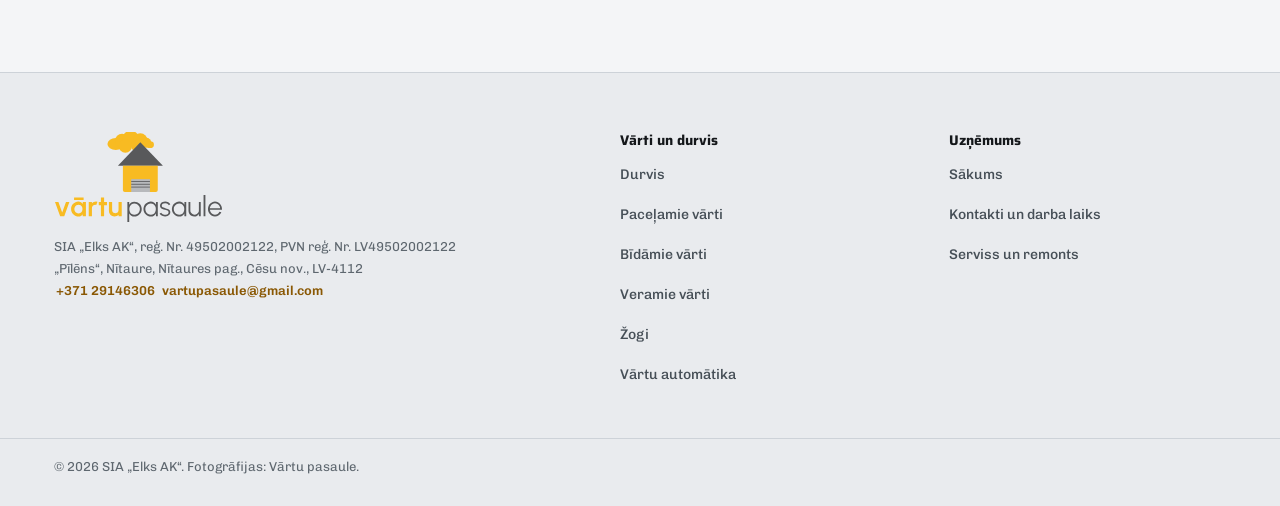
==== commit dd29d7f0: "Tikai īpašnieka tālrunis +371 29146306 (16.09 WhatsApp) Co-Authored-By: Claude Opus 5 <noreply@anthr" ====
--- a/automatika/index.html
+++ b/automatika/index.html
@@ -309,7 +309,7 @@
       <h2 class="s-h" id="c-h">Kontakti</h2>
       <dl class="cts">
         <div><dt>Adrese</dt><dd>„Pīlēns“, Nītaure, Nītaures pag., Cēsu nov., <span class="nw">LV-4112</span><br><a class="lnk" href="https://www.google.com/maps/search/?api=1&query=57.06975%2C25.19161" rel="noopener" target="_blank">Atvērt kartē<span class="sr-only"> (atveras jaunā cilnē)</span></a></dd></div>
-        <div><dt>Tālrunis</dt><dd><a class="lnk" href="tel:+37129146306">+371 29146306</a></dd></div><div><dt>Tālrunis</dt><dd><a class="lnk" href="tel:+37126121600">+371 26121600</a></dd></div><div><dt>Tālrunis</dt><dd><a class="lnk" href="tel:+37129144883">+371 29144883</a></dd></div>
+        <div><dt>Tālrunis</dt><dd><a class="lnk" href="tel:+37129146306">+371 29146306</a></dd></div>
         <div><dt>WhatsApp</dt><dd><a class="lnk" href="https://wa.me/37129146306" rel="noopener" target="_blank"><span class="sr-only">WhatsApp </span>+371 29146306<span class="sr-only"> (atveras jaunā cilnē)</span></a></dd></div>
         <div><dt>E-pasts</dt><dd><a class="lnk" data-m="bW9jLmxpYW1nQGVsdWFzYXB1dHJhdg==">vartupasaule[at]gmail.com</a></dd></div>
       </dl>
@@ -479,20 +479,6 @@
      "contactType": "customer service",
      "areaServed": "LV",
      "availableLanguage": "lv"
-    },
-    {
-     "@type": "ContactPoint",
-     "telephone": "+37126121600",
-     "contactType": "customer service",
-     "areaServed": "LV",
-     "availableLanguage": "lv"
-    },
-    {
-     "@type": "ContactPoint",
-     "telephone": "+37129144883",
-     "contactType": "customer service",
-     "areaServed": "LV",
-     "availableLanguage": "lv"
     }
    ],
    "sameAs": [
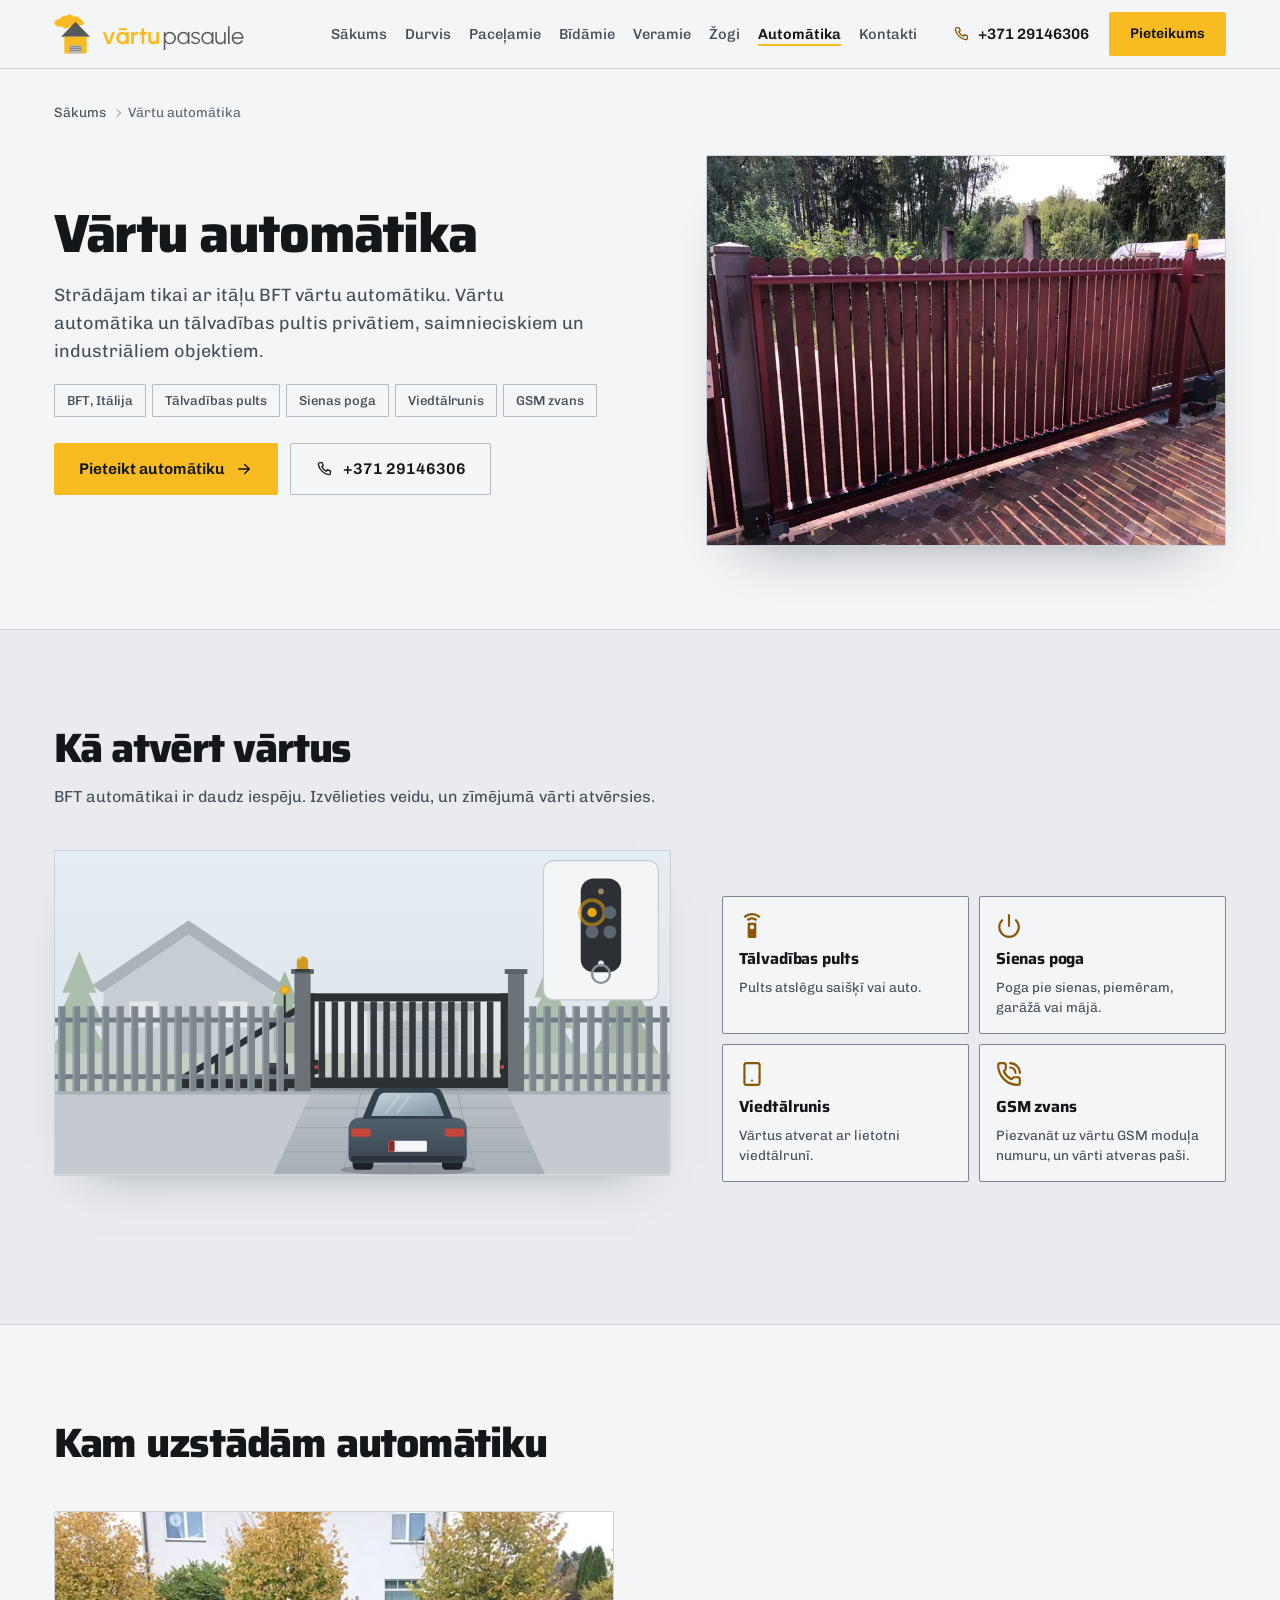
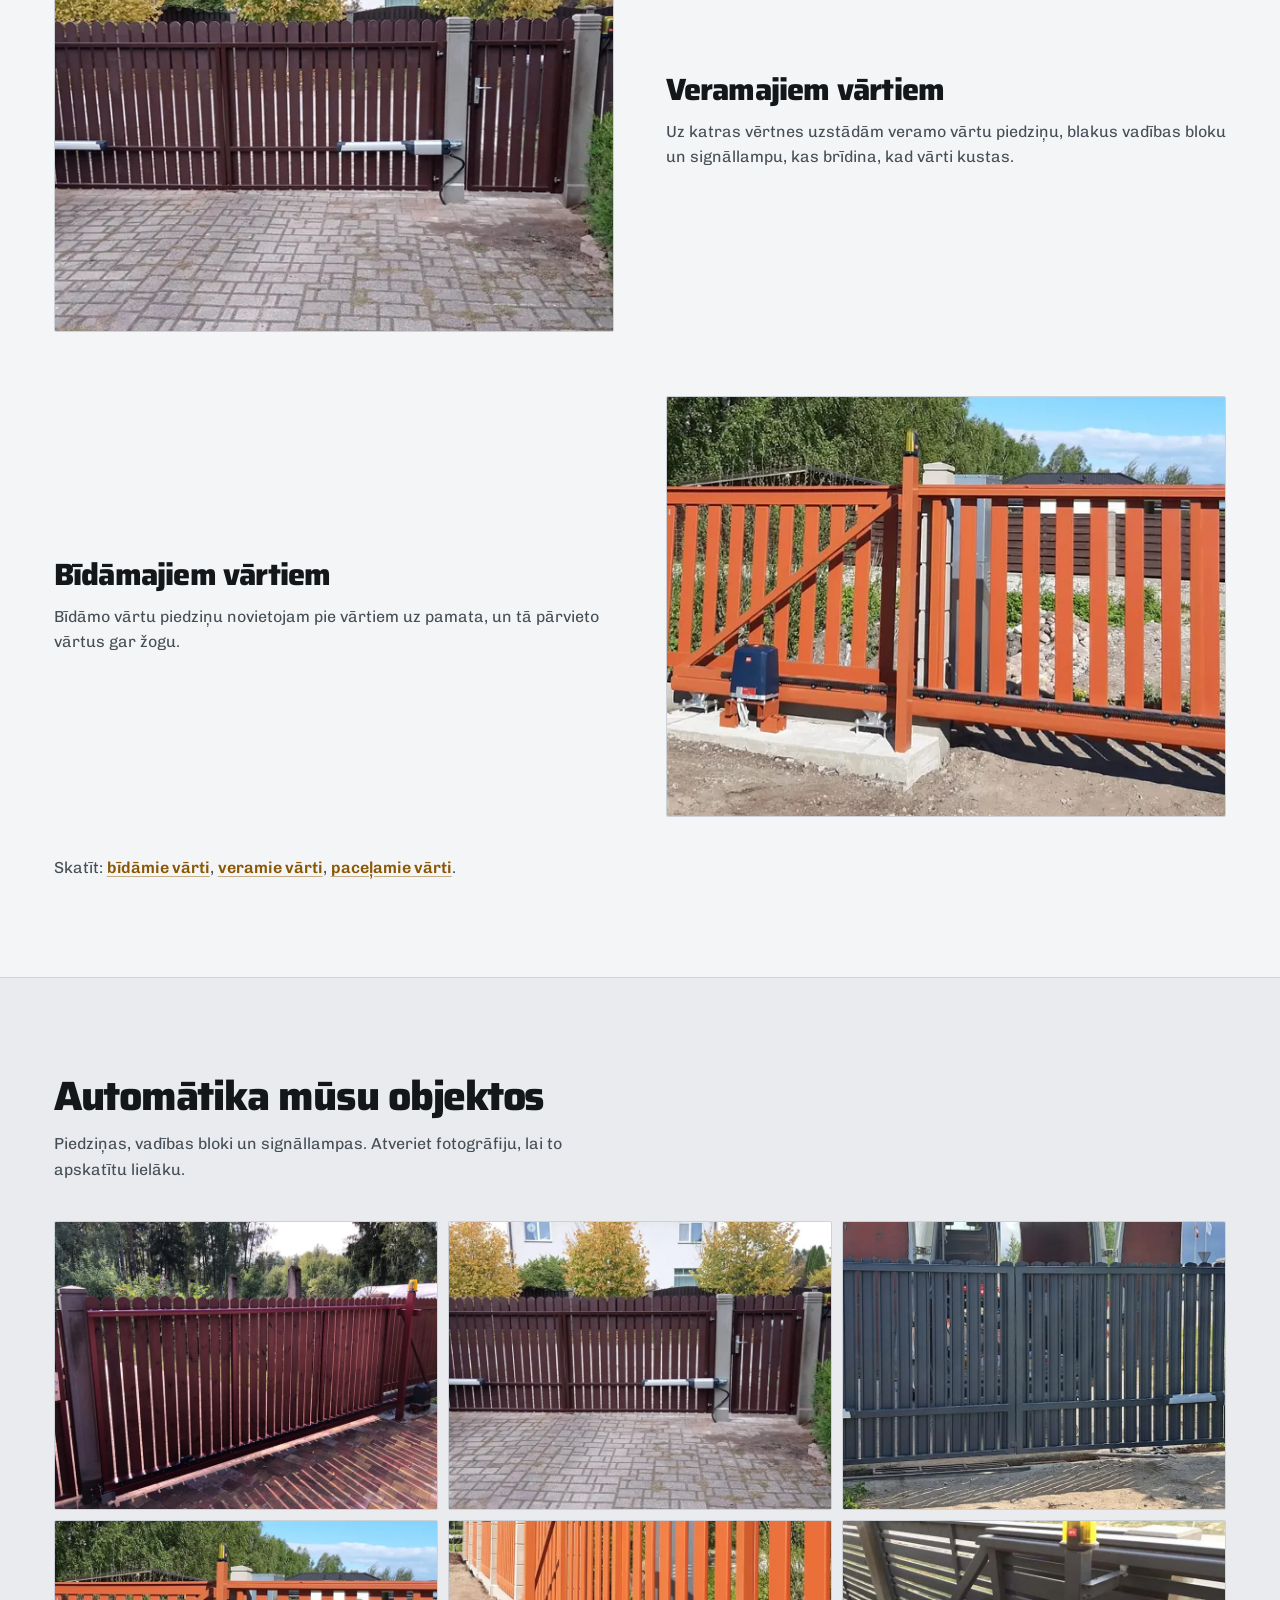
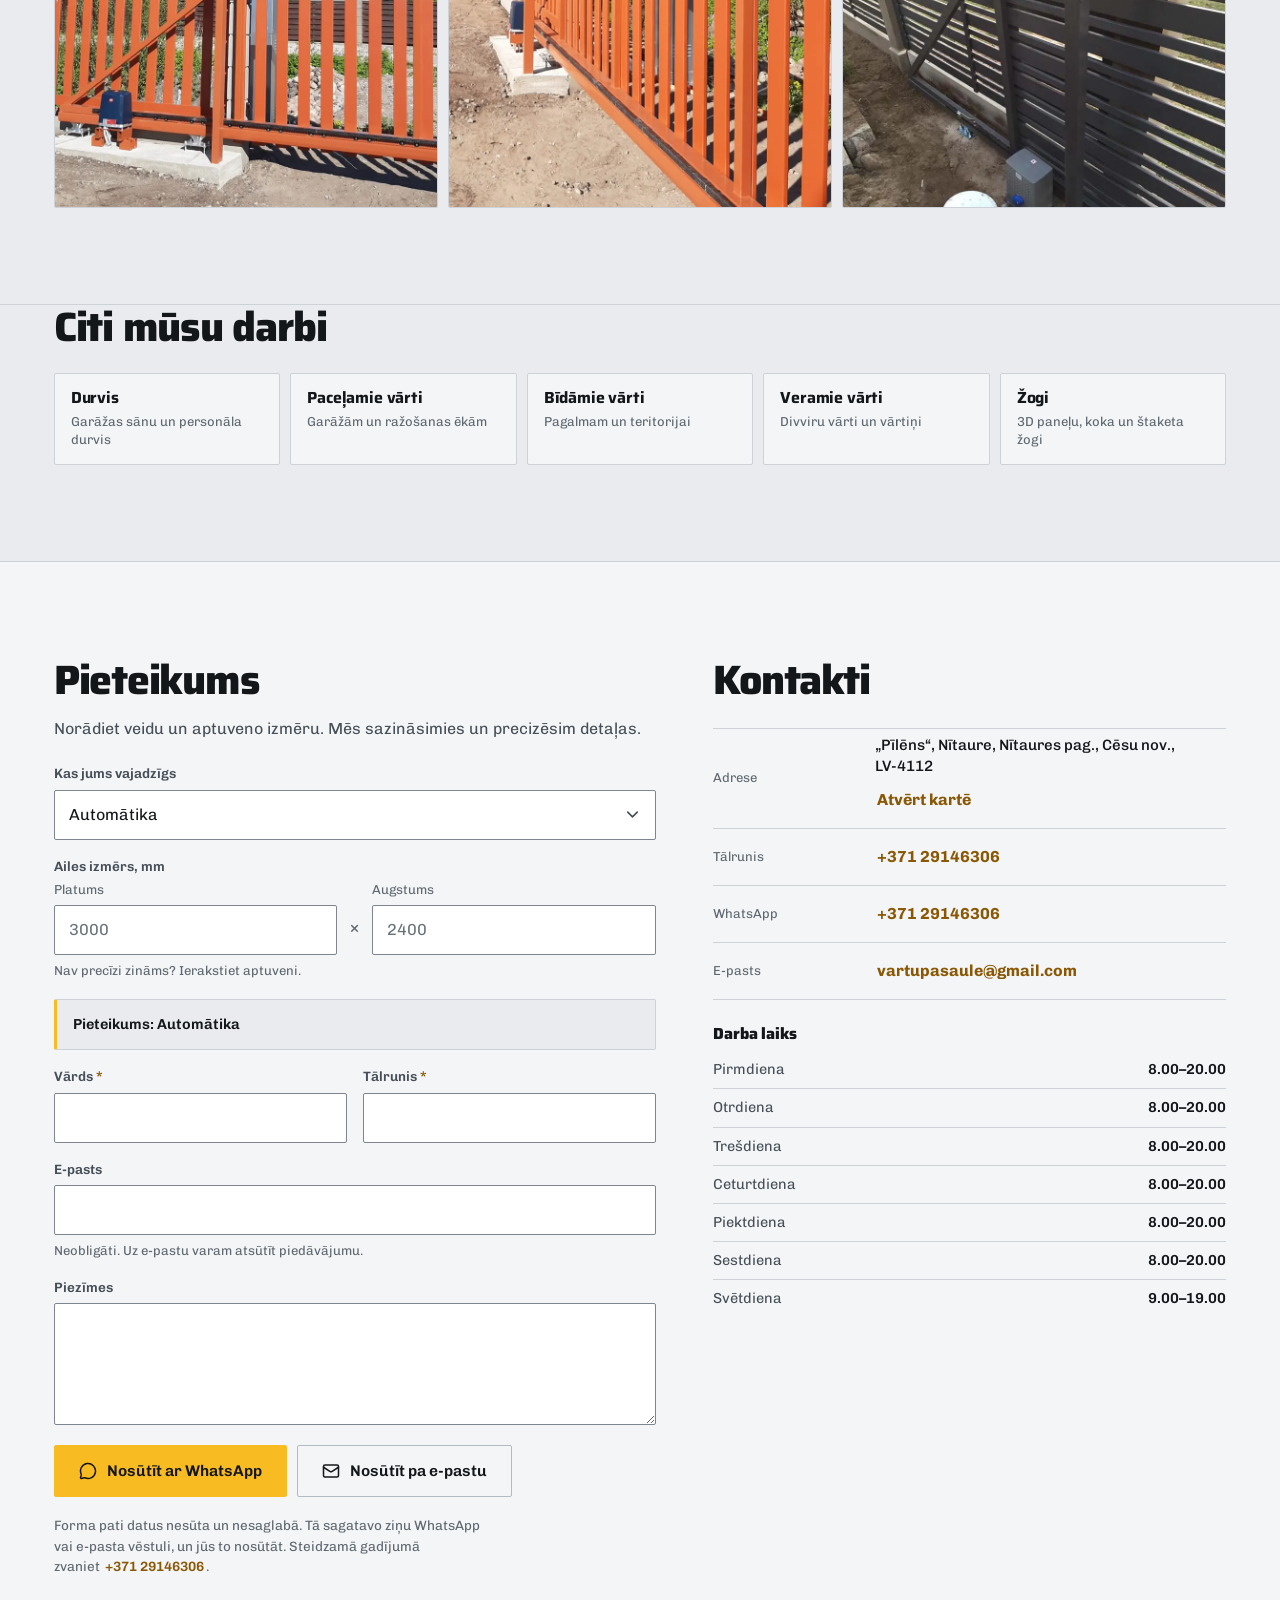
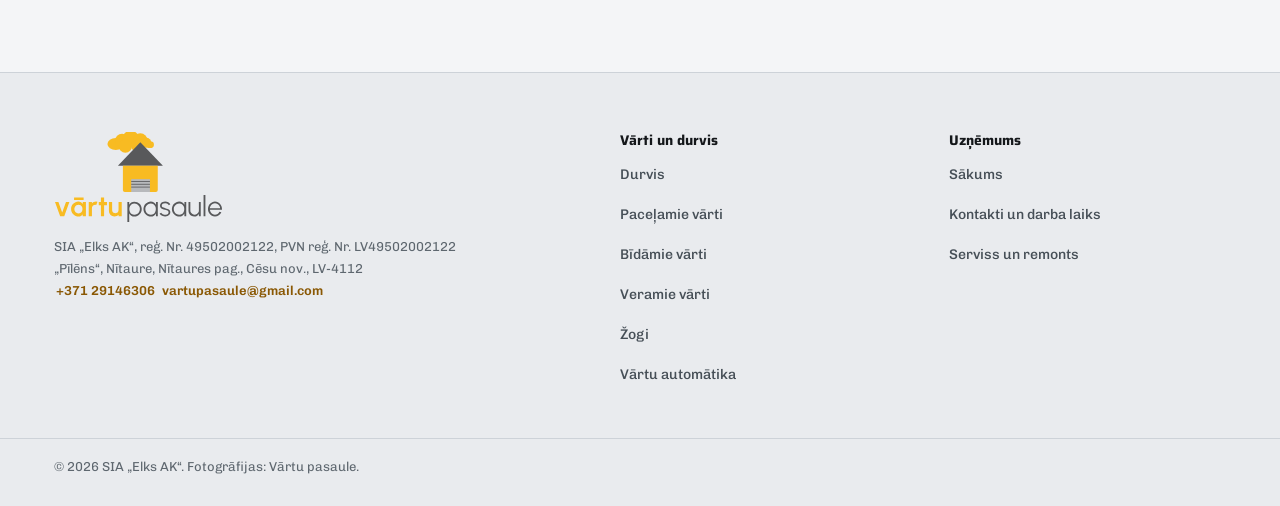
==== commit b3b78c5d: "Visā Latvijā; vārtu apkope un remonts sākumlapas pirmajā ekrānā (īpašnieks, 17.09) Co-Authored-By: C" ====
--- a/automatika/index.html
+++ b/automatika/index.html
@@ -5,7 +5,7 @@
 <meta name="viewport" content="width=device-width, initial-scale=1">
 <meta name="robots" content="noindex,nofollow">
 <title>BFT vārtu automātika: pults, poga, zvans | Vārtu pasaule</title>
-<meta name="description" content="Itāļu BFT automātika bīdāmajiem un veramajiem vārtiem: tālvadības pults, sienas poga, viedtālrunis vai GSM zvans. Cēsu novads, visa Vidzeme.">
+<meta name="description" content="Itāļu BFT automātika bīdāmajiem un veramajiem vārtiem: tālvadības pults, sienas poga, viedtālrunis vai GSM zvans. Strādājam visā Latvijā.">
 <link rel="canonical" href="https://vasilyanaptyp-oss.github.io/vartu-pasaule-concept/automatika/">
 <meta property="og:url" content="https://vasilyanaptyp-oss.github.io/vartu-pasaule-concept/automatika/">
 <meta name="theme-color" content="#F4F5F7">
@@ -13,7 +13,7 @@
 <meta property="og:locale" content="lv_LV">
 <meta property="og:site_name" content="Vārtu pasaule">
 <meta property="og:title" content="BFT vārtu automātika: pults, poga, zvans | Vārtu pasaule">
-<meta property="og:description" content="Itāļu BFT automātika bīdāmajiem un veramajiem vārtiem: tālvadības pults, sienas poga, viedtālrunis vai GSM zvans. Cēsu novads, visa Vidzeme.">
+<meta property="og:description" content="Itāļu BFT automātika bīdāmajiem un veramajiem vārtiem: tālvadības pults, sienas poga, viedtālrunis vai GSM zvans. Strādājam visā Latvijā.">
 <meta property="og:image" content="https://vasilyanaptyp-oss.github.io/vartu-pasaule-concept/assets/img/og/bidamie-varti-piedzina-og.jpg">
 <meta property="og:image:width" content="1200">
 <meta property="og:image:height" content="630">
@@ -375,7 +375,7 @@
    "url": "https://vasilyanaptyp-oss.github.io/vartu-pasaule-concept/",
    "logo": "https://vasilyanaptyp-oss.github.io/vartu-pasaule-concept/assets/logo.svg",
    "image": "https://vasilyanaptyp-oss.github.io/vartu-pasaule-concept/assets/img/foto/pacelamie-antracits-gludi-1600.webp",
-   "description": "Durvju, paceļamo, bīdāmo un veramo vārtu un žogu izgatavošana un uzstādīšana, BFT vārtu automātikas uzstādīšana un serviss. Nītaure, Cēsu novads, visa Vidzeme.",
+   "description": "Durvju, paceļamo, bīdāmo un veramo vārtu un žogu izgatavošana un uzstādīšana, BFT vārtu automātikas uzstādīšana, vārtu apkope un remonts visā Latvijā.",
    "foundingDate": "1992-09-29",
    "vatID": "LV49502002122",
    "taxID": "49502002122",
@@ -411,64 +411,56 @@
    ],
    "areaServed": [
     {
-     "@type": "AdministrativeArea",
-     "name": "Vidzeme"
-    },
-    {
-     "@type": "AdministrativeArea",
-     "name": "Cēsu novads"
-    },
-    {
-     "@type": "City",
-     "name": "Cēsis"
-    },
-    {
-     "@type": "City",
-     "name": "Valmiera"
-    },
-    {
-     "@type": "City",
-     "name": "Limbaži"
-    },
-    {
-     "@type": "City",
-     "name": "Ērgļi"
-    },
-    {
-     "@type": "City",
-     "name": "Madona"
-    },
-    {
-     "@type": "City",
-     "name": "Sigulda"
-    },
-    {
-     "@type": "City",
-     "name": "Rīga"
-    },
-    {
-     "@type": "City",
-     "name": "Ventspils"
-    },
-    {
-     "@type": "City",
-     "name": "Jelgava"
-    },
-    {
-     "@type": "City",
-     "name": "Jēkabpils"
-    },
-    {
-     "@type": "City",
-     "name": "Rēzekne"
-    },
-    {
-     "@type": "City",
-     "name": "Valka"
-    },
-    {
      "@type": "Country",
      "name": "Latvija"
+    },
+    {
+     "@type": "City",
+     "name": "Cēsis"
+    },
+    {
+     "@type": "City",
+     "name": "Valmiera"
+    },
+    {
+     "@type": "City",
+     "name": "Limbaži"
+    },
+    {
+     "@type": "City",
+     "name": "Ērgļi"
+    },
+    {
+     "@type": "City",
+     "name": "Madona"
+    },
+    {
+     "@type": "City",
+     "name": "Sigulda"
+    },
+    {
+     "@type": "City",
+     "name": "Rīga"
+    },
+    {
+     "@type": "City",
+     "name": "Ventspils"
+    },
+    {
+     "@type": "City",
+     "name": "Jelgava"
+    },
+    {
+     "@type": "City",
+     "name": "Jēkabpils"
+    },
+    {
+     "@type": "City",
+     "name": "Rēzekne"
+    },
+    {
+     "@type": "City",
+     "name": "Valka"
     }
    ],
    "hasMap": "https://www.google.com/maps/search/?api=1&query=57.06975%2C25.19161",
@@ -493,7 +485,7 @@
    "@id": "https://vasilyanaptyp-oss.github.io/vartu-pasaule-concept/automatika/#pakalpojums",
    "name": "Vārtu automātika",
    "serviceType": "Vārtu automātika",
-   "description": "Itāļu BFT automātika bīdāmajiem un veramajiem vārtiem: tālvadības pults, sienas poga, viedtālrunis vai GSM zvans. Cēsu novads, visa Vidzeme.",
+   "description": "Itāļu BFT automātika bīdāmajiem un veramajiem vārtiem: tālvadības pults, sienas poga, viedtālrunis vai GSM zvans. Strādājam visā Latvijā.",
    "provider": {
     "@id": "https://vasilyanaptyp-oss.github.io/vartu-pasaule-concept/#uznemums"
    },
--- a/assets/css/style.css
+++ b/assets/css/style.css
@@ -99,7 +99,7 @@
   box-shadow:inset 0 -1px 0 rgba(138,88,4,0);transition:box-shadow .2s var(--e-out);
 }
 @media (hover:hover) and (pointer:fine){.lnk:hover{box-shadow:inset 0 -1px 0 var(--bronze)}}
-.s-p .lnk,.var__p .lnk,.kind p .lnk{display:inline;min-height:0;padding:12px 0;margin:-12px 0;box-shadow:none;text-decoration:underline;text-decoration-color:rgba(138,88,4,.45);text-underline-offset:3px}
+.s-p .lnk,.var__p .lnk,.kind p .lnk,.hero__svc .lnk{display:inline;min-height:0;padding:12px 0;margin:-12px 0;box-shadow:none;text-decoration:underline;text-decoration-color:rgba(138,88,4,.45);text-underline-offset:3px}
 
 /* ============================ BUTTONS =================================== */
 .btn{
@@ -638,3 +638,7 @@
 .totop:focus-visible{outline:3px solid var(--ink);outline-offset:3px}
 @media (hover:hover) and (pointer:fine){.totop:hover{background:var(--y-2)}}
 @media (prefers-reduced-motion:reduce){.totop{transition:none}}
+
+/* maintenance and repair on the first screen (owner, 17.09) */
+.hero__svc{max-width:52ch;margin-top:18px;font-size:15.5px;line-height:1.55;color:var(--ink-2)}
+.hero__svc b{color:var(--ink);font-weight:700}
